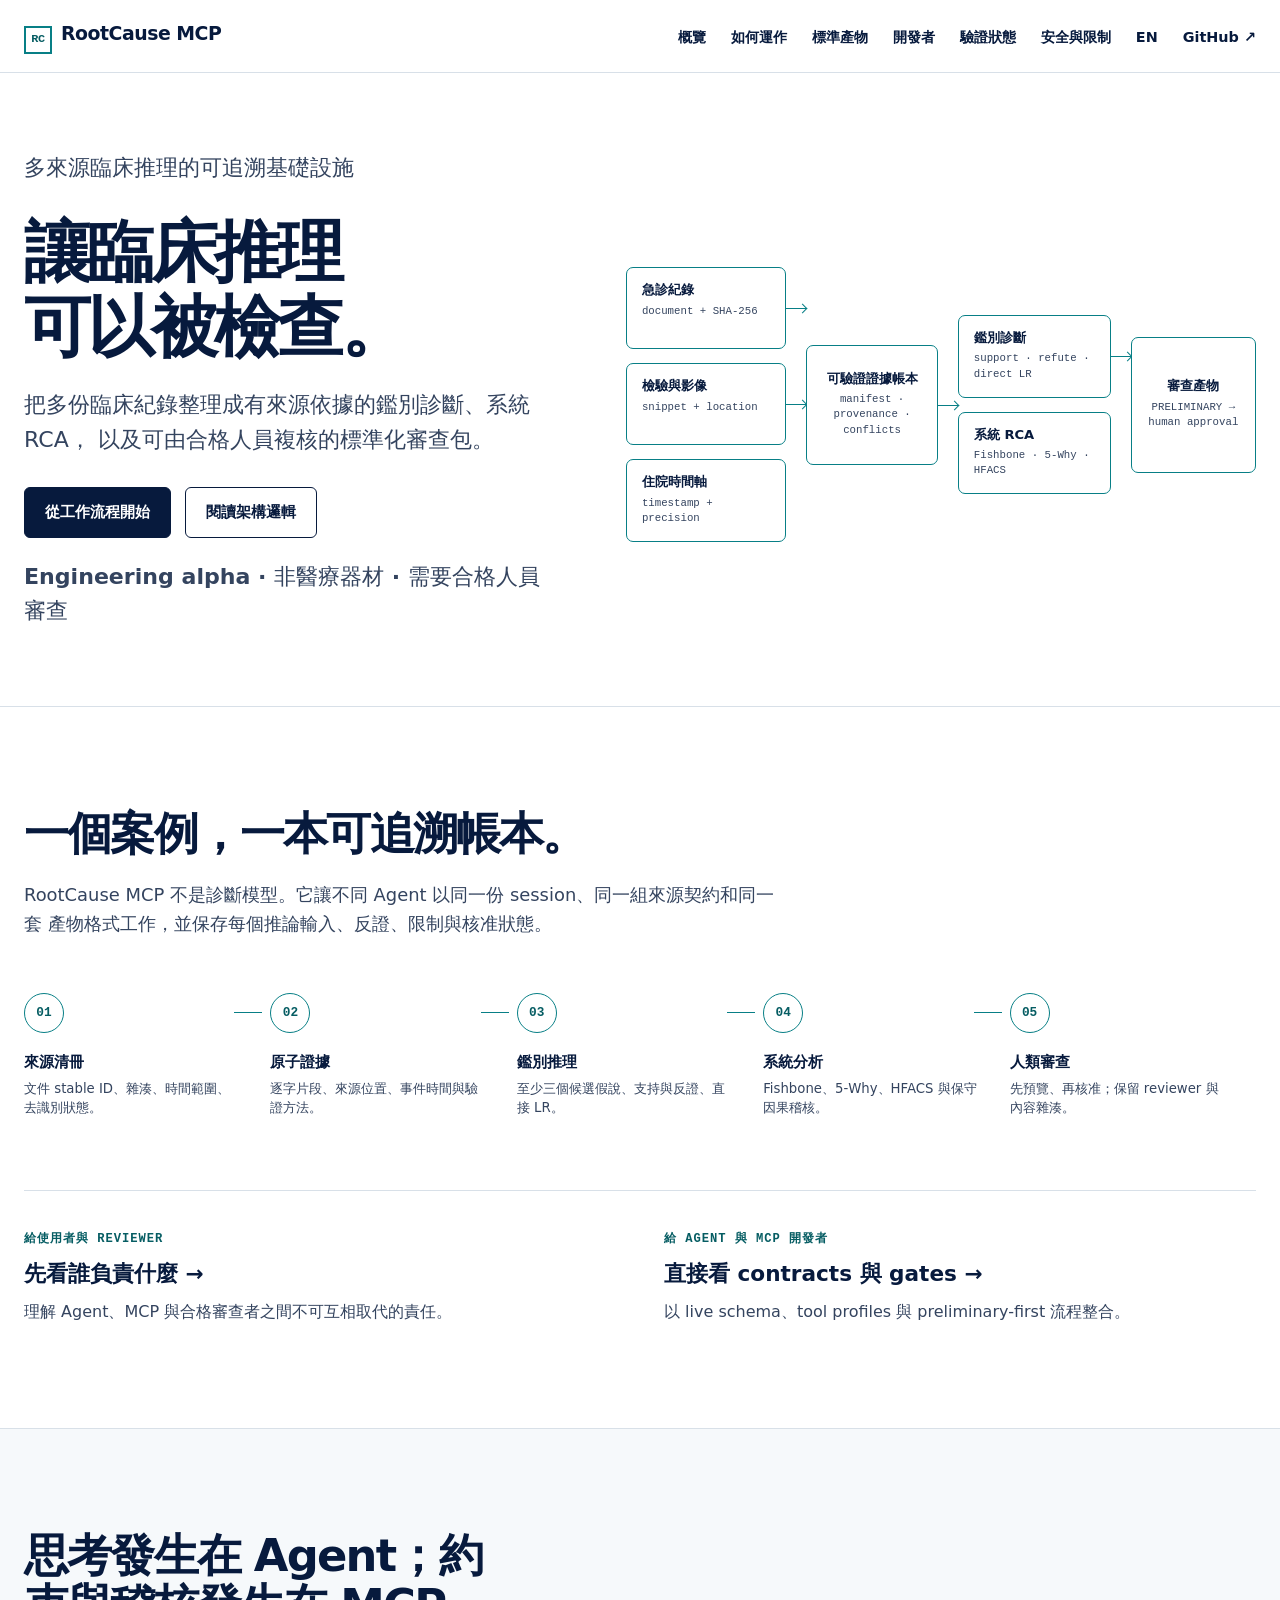
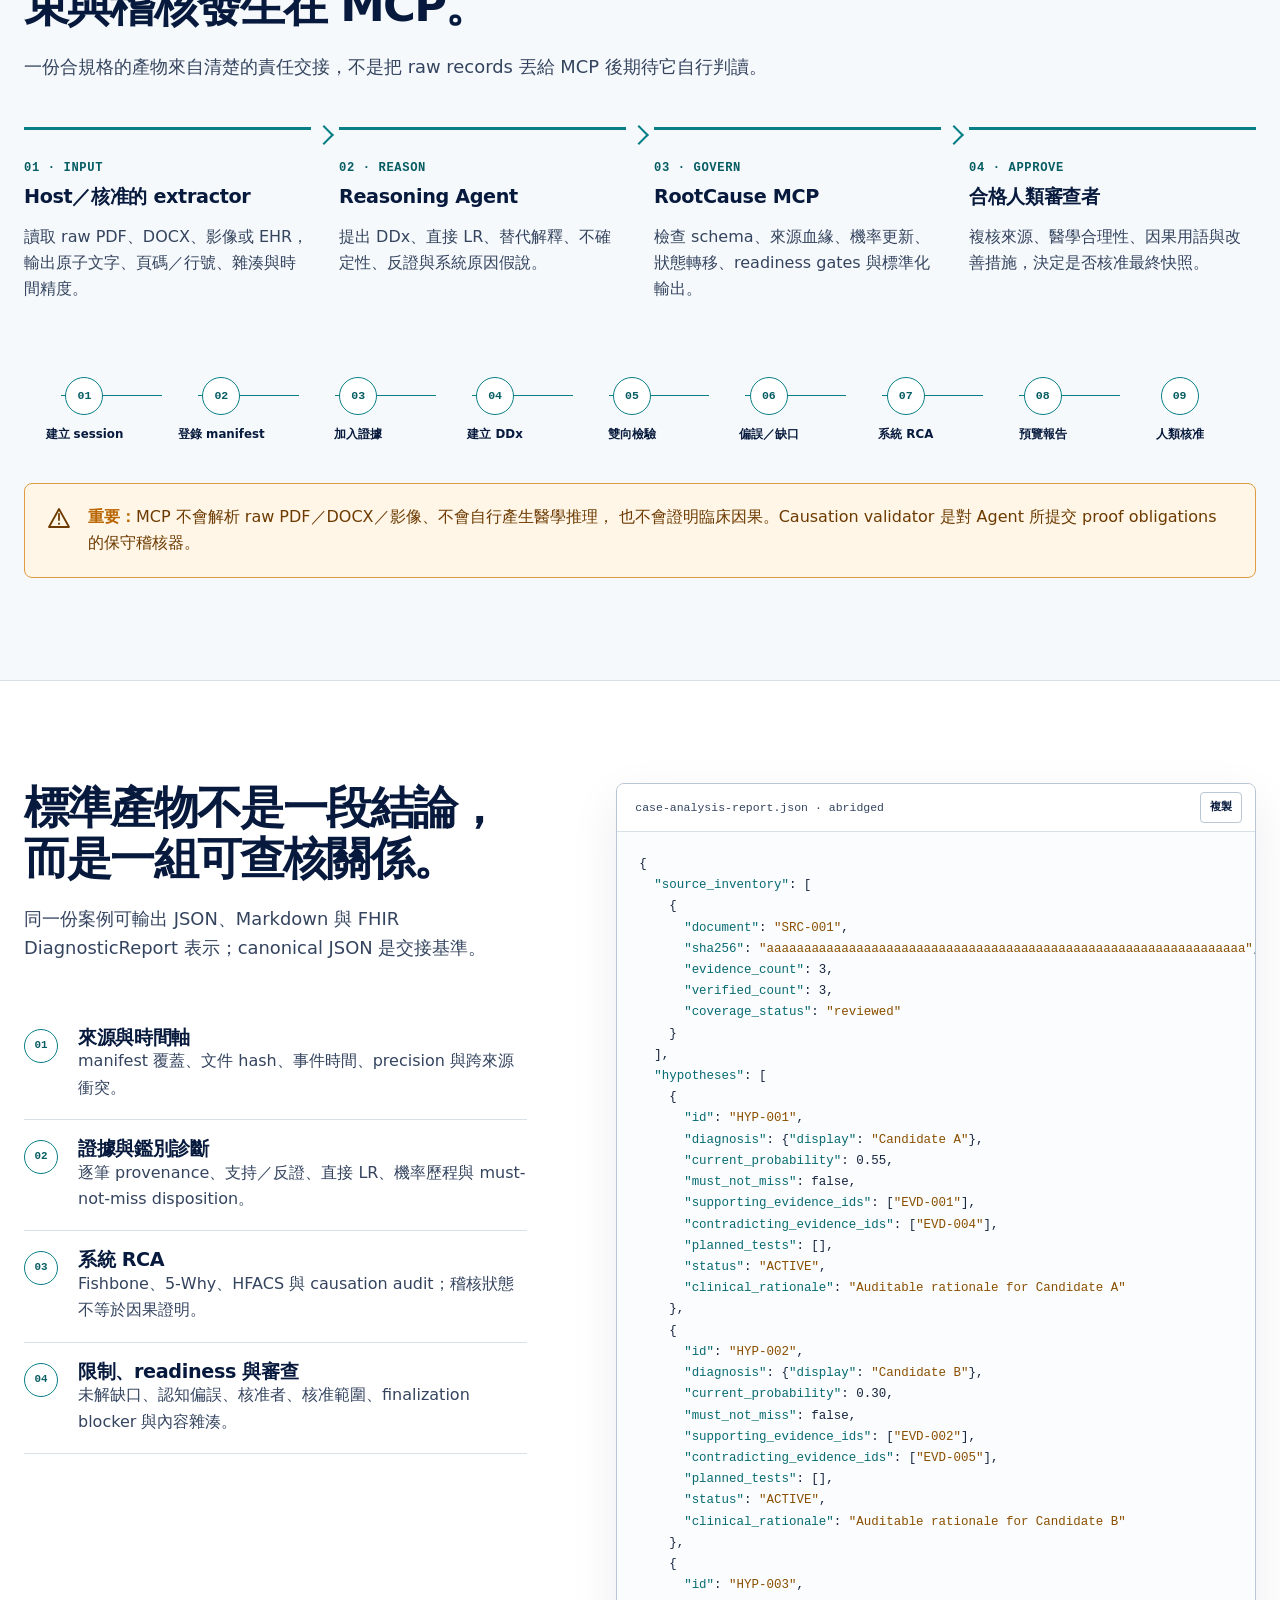
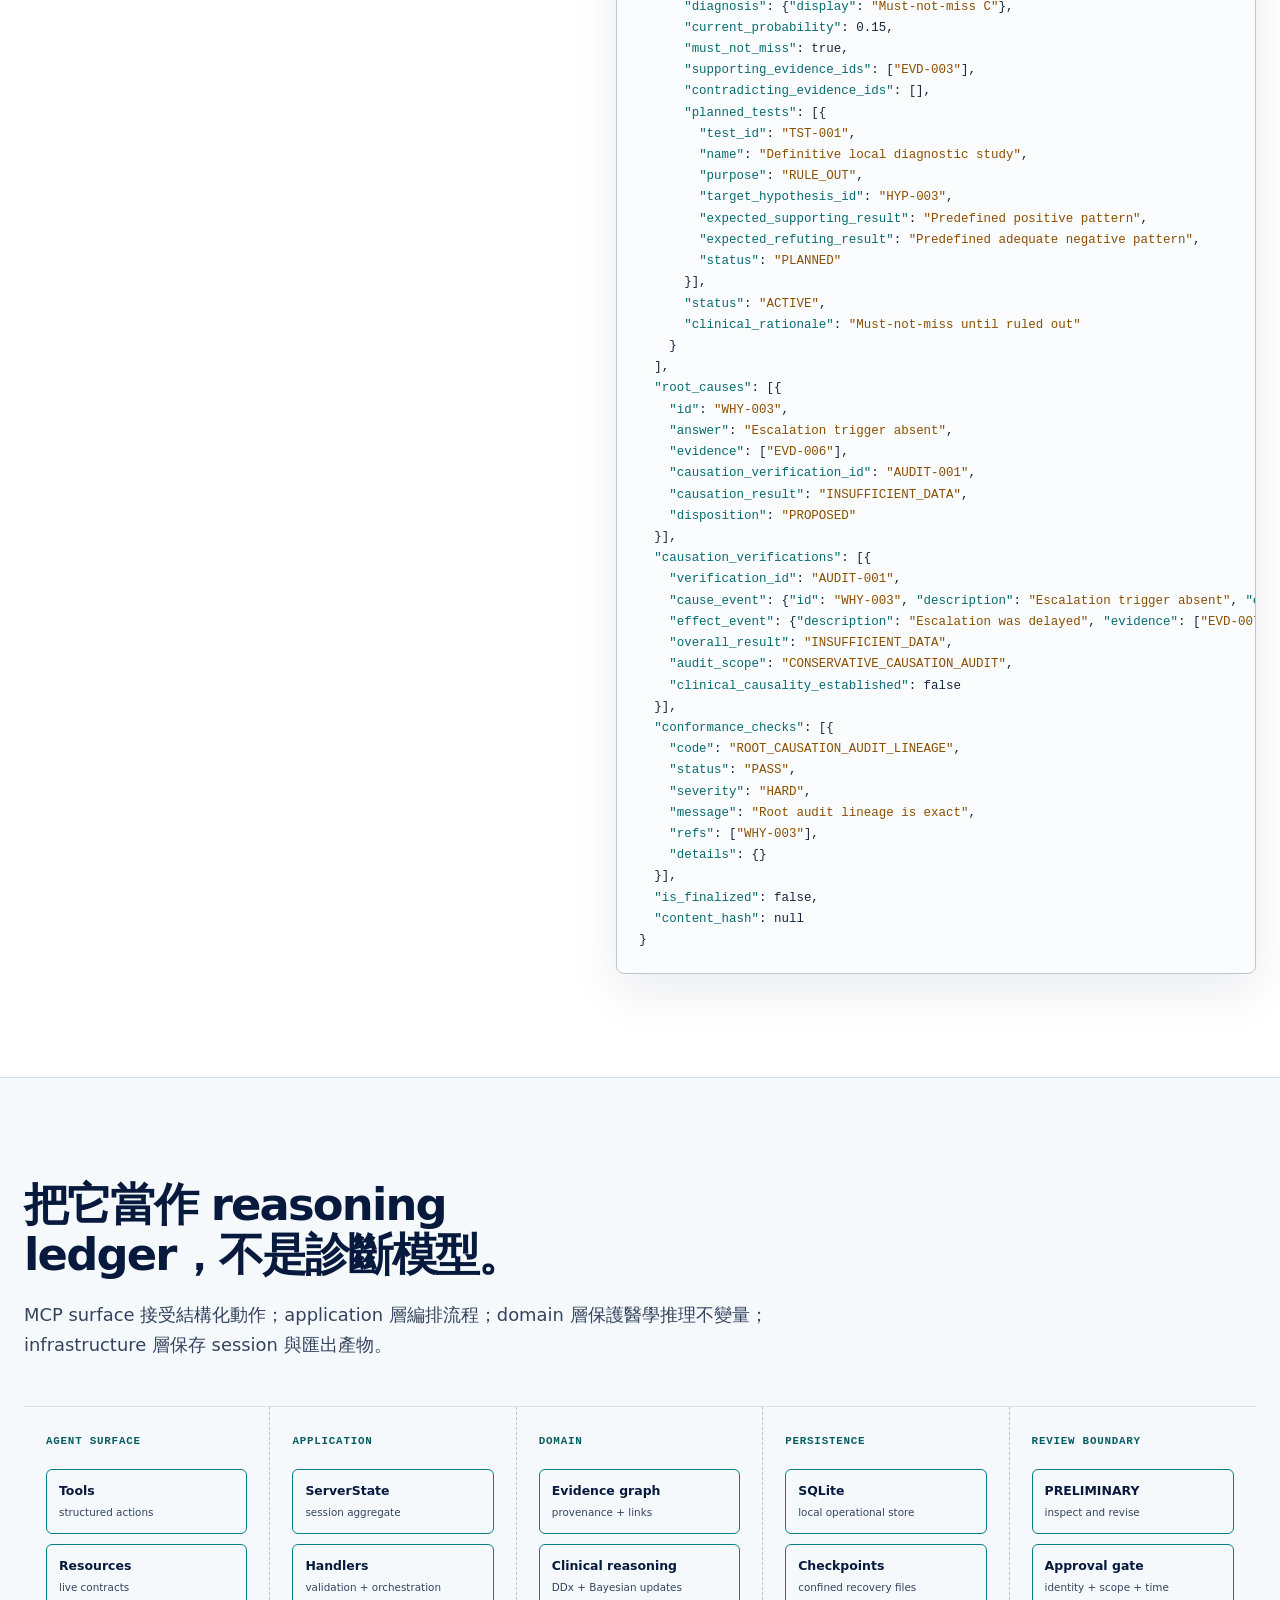
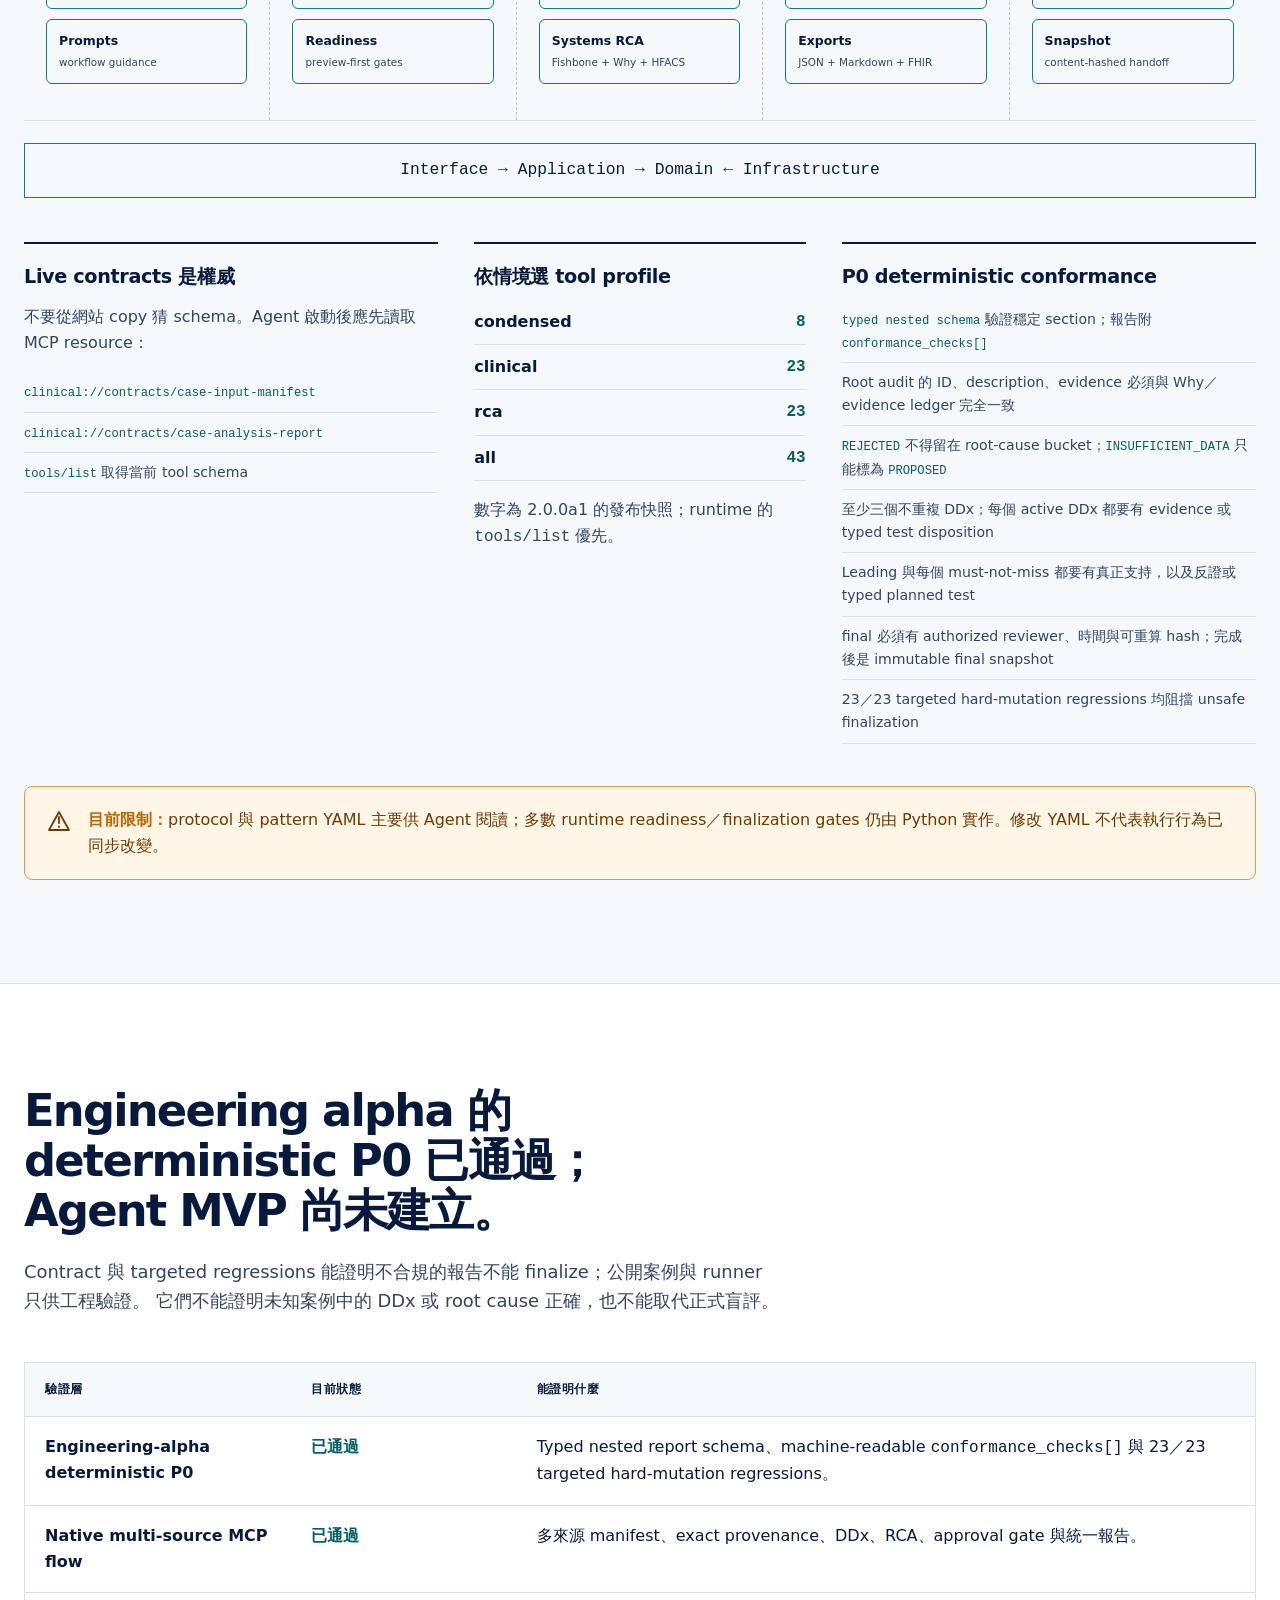
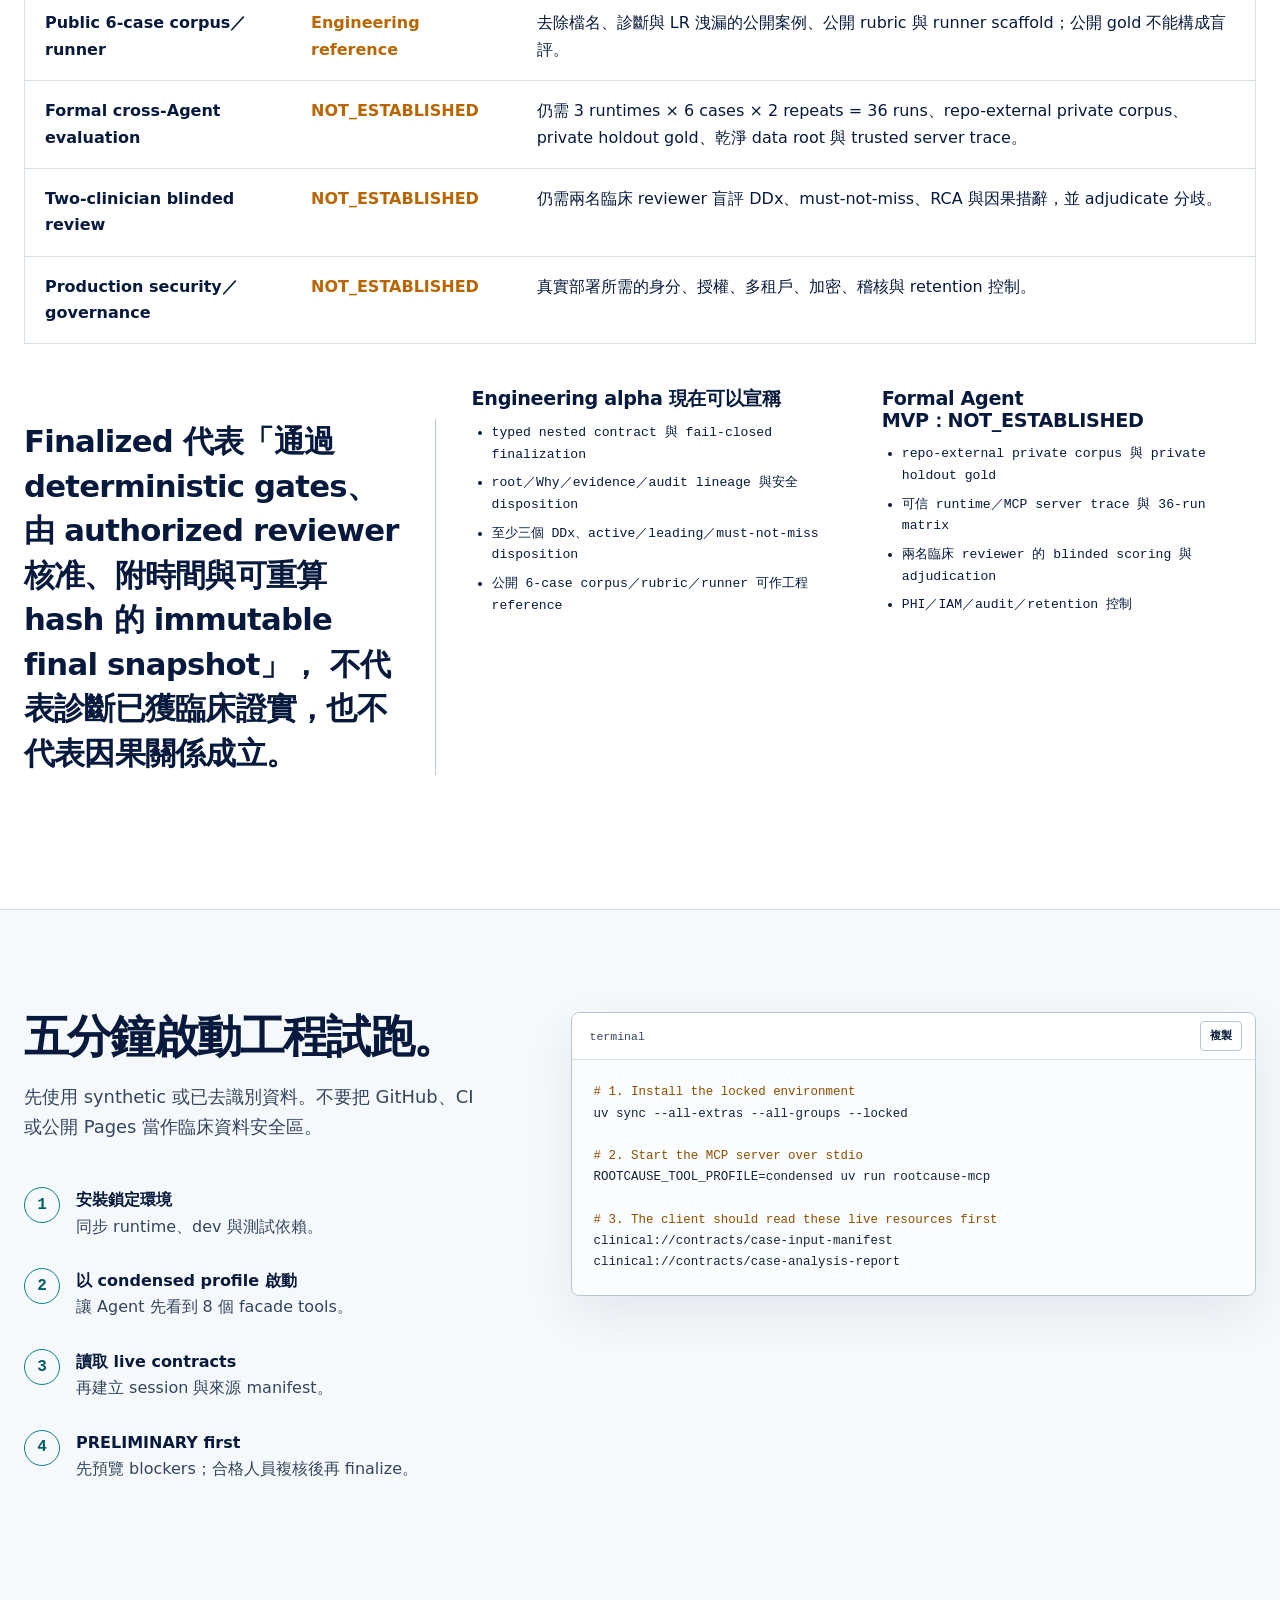
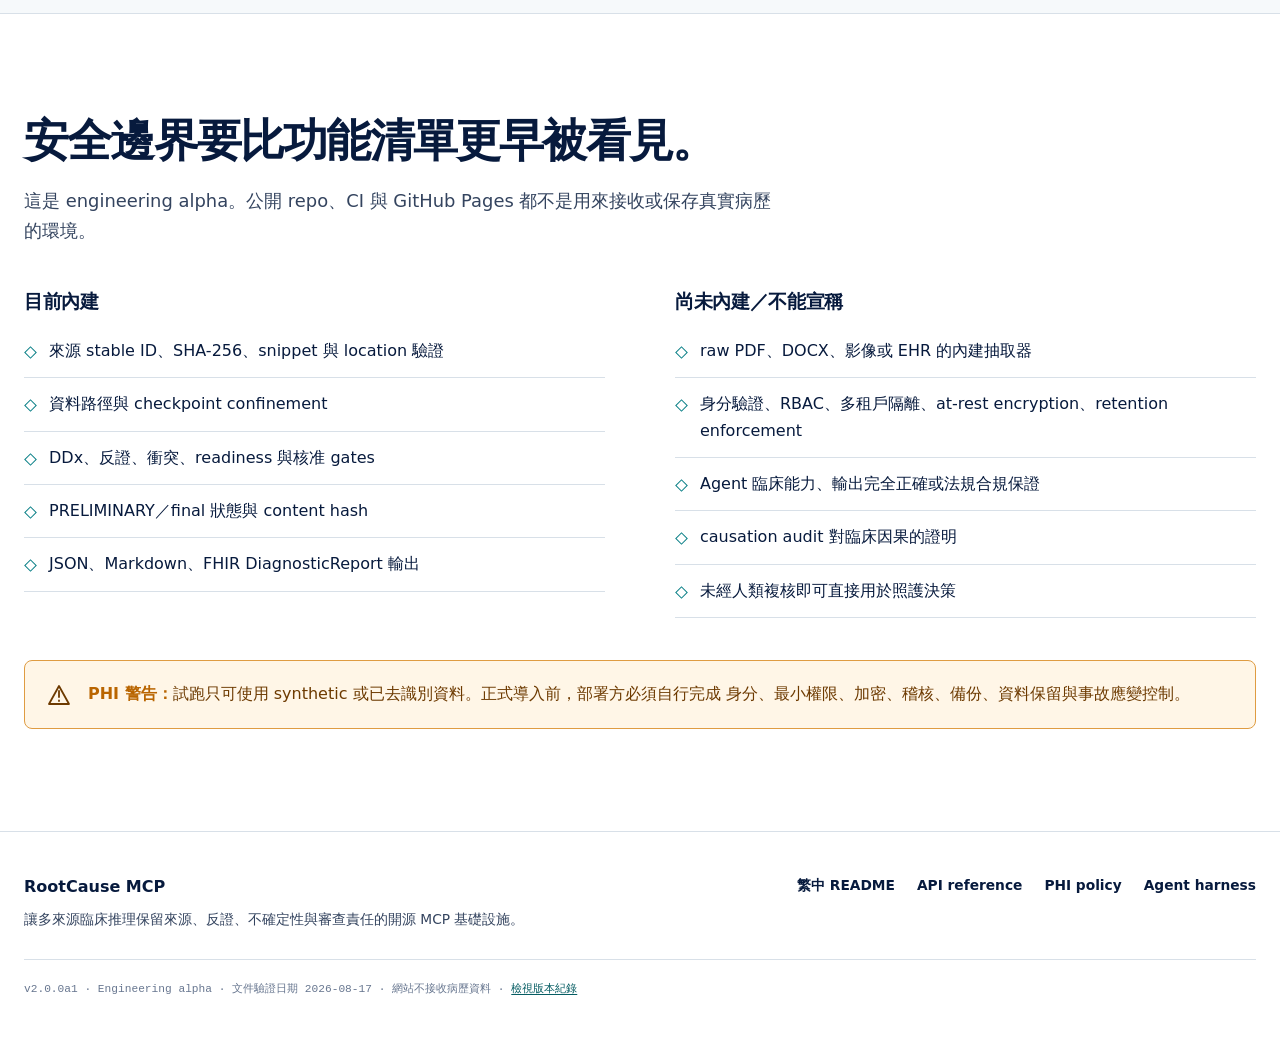
==== website/index.html @ 7954f7f1 "docs: publish bilingual engineering alpha website" ====
<!doctype html>
<html lang="zh-Hant">
  <head>
    <meta charset="utf-8">
    <meta name="viewport" content="width=device-width, initial-scale=1">
    <meta
      name="description"
      content="RootCause MCP 把多份臨床紀錄轉成可追溯、可檢查、可交接的鑑別診斷、系統 RCA 與標準化審查包。"
    >
    <meta name="robots" content="index, follow">
    <meta name="theme-color" content="#ffffff">
    <meta property="og:type" content="website">
    <meta property="og:locale" content="zh_TW">
    <meta property="og:locale:alternate" content="en_US">
    <meta property="og:title" content="RootCause MCP｜可檢查的臨床推理基礎設施">
    <meta
      property="og:description"
      content="多來源證據、鑑別診斷、系統 RCA、保守因果稽核與標準化人類審查產物。"
    >
    <meta property="og:url" content="https://u9401066.github.io/rootcause-mcp/">
    <link rel="canonical" href="https://u9401066.github.io/rootcause-mcp/">
    <link rel="alternate" hreflang="zh-Hant" href="https://u9401066.github.io/rootcause-mcp/">
    <link rel="alternate" hreflang="en" href="https://u9401066.github.io/rootcause-mcp/en/">
    <link rel="alternate" hreflang="x-default" href="https://u9401066.github.io/rootcause-mcp/">
    <link rel="icon" href="favicon.svg" type="image/svg+xml">
    <link rel="stylesheet" href="assets/styles.css">
    <script src="assets/site.js" defer></script>
    <title>RootCause MCP｜讓臨床推理可以被檢查</title>
    <script type="application/ld+json">
      {
        "@context": "https://schema.org",
        "@type": "SoftwareSourceCode",
        "name": "RootCause MCP",
        "description": "Evidence-grounded infrastructure for multi-source clinical reasoning and systems root-cause analysis.",
        "codeRepository": "https://github.com/u9401066/rootcause-mcp",
        "programmingLanguage": "Python",
        "softwareVersion": "2.0.0a1",
        "license": "https://github.com/u9401066/rootcause-mcp/blob/master/LICENSE"
      }
    </script>
  </head>
  <body>
    <a class="skip-link" href="#main-content">跳到主要內容</a>

    <header class="site-header">
      <div class="container header-inner">
        <a class="brand" href="./" aria-label="RootCause MCP 首頁">
          <span class="brand-mark" aria-hidden="true">RC</span>RootCause MCP
        </a>
        <button
          class="menu-button"
          type="button"
          aria-label="開啟導覽選單"
          aria-controls="site-navigation"
          aria-expanded="false"
          data-menu-open-label="開啟導覽選單"
          data-menu-close-label="關閉導覽選單"
          data-menu-button
        ><span></span></button>
        <nav id="site-navigation" class="site-nav" aria-label="主要導覽" data-navigation>
          <a href="#overview">概覽</a>
          <a href="#workflow">如何運作</a>
          <a href="#output">標準產物</a>
          <a href="#developers">開發者</a>
          <a href="#validation">驗證狀態</a>
          <a href="#safety">安全與限制</a>
          <a class="language-link" href="en/" lang="en" hreflang="en">EN</a>
          <a
            class="external"
            href="https://github.com/u9401066/rootcause-mcp"
            target="_blank"
            rel="noopener noreferrer"
          >GitHub <span aria-hidden="true">↗</span></a>
        </nav>
      </div>
    </header>

    <main id="main-content">
      <section class="hero" aria-labelledby="hero-title">
        <div class="container hero-grid">
          <div class="hero-copy">
            <p class="boundary-line">多來源臨床推理的可追溯基礎設施</p>
            <h1 id="hero-title">讓臨床推理<br>可以被檢查。</h1>
            <p>
              把多份臨床紀錄整理成有來源依據的鑑別診斷、系統 RCA，
              以及可由合格人員複核的標準化審查包。
            </p>
            <div class="actions">
              <a class="button primary" href="#workflow">從工作流程開始</a>
              <a class="button" href="#developers">閱讀架構邏輯</a>
            </div>
            <p class="boundary-line">Engineering alpha · 非醫療器材 · 需要合格人員審查</p>
          </div>

          <div class="hero-system" aria-label="從來源到審查產物的資料流">
            <div class="flow-column">
              <div class="flow-node">
                <strong>急診紀錄</strong><span>document + SHA-256</span>
              </div>
              <div class="flow-node">
                <strong>檢驗與影像</strong><span>snippet + location</span>
              </div>
              <div class="flow-node">
                <strong>住院時間軸</strong><span>timestamp + precision</span>
              </div>
            </div>
            <div class="flow-node flow-hub">
              <strong>可驗證證據帳本</strong>
              <span>manifest · provenance · conflicts</span>
            </div>
            <div class="branch-column">
              <div class="flow-node">
                <strong>鑑別診斷</strong><span>support · refute · direct LR</span>
              </div>
              <div class="flow-node">
                <strong>系統 RCA</strong><span>Fishbone · 5-Why · HFACS</span>
              </div>
            </div>
            <div class="flow-node review-node">
              <strong>審查產物</strong>
              <span>PRELIMINARY → human approval</span>
            </div>
          </div>
        </div>
      </section>

      <section id="overview" class="section" aria-labelledby="overview-title">
        <div class="container">
          <div class="section-intro">
            <h2 id="overview-title">一個案例，一本可追溯帳本。</h2>
            <p>
              RootCause MCP 不是診斷模型。它讓不同 Agent 以同一份 session、同一組來源契約和同一套
              產物格式工作，並保存每個推論輸入、反證、限制與核准狀態。
            </p>
          </div>

          <div class="stage-rail" aria-label="核心資料鏈">
            <article class="stage">
              <span class="stage-number">01</span>
              <strong>來源清冊</strong>
              <p>文件 stable ID、雜湊、時間範圍、去識別狀態。</p>
            </article>
            <article class="stage">
              <span class="stage-number">02</span>
              <strong>原子證據</strong>
              <p>逐字片段、來源位置、事件時間與驗證方法。</p>
            </article>
            <article class="stage">
              <span class="stage-number">03</span>
              <strong>鑑別推理</strong>
              <p>至少三個候選假說、支持與反證、直接 LR。</p>
            </article>
            <article class="stage">
              <span class="stage-number">04</span>
              <strong>系統分析</strong>
              <p>Fishbone、5-Why、HFACS 與保守因果稽核。</p>
            </article>
            <article class="stage">
              <span class="stage-number">05</span>
              <strong>人類審查</strong>
              <p>先預覽、再核准；保留 reviewer 與內容雜湊。</p>
            </article>
          </div>

          <div class="audience-links">
            <a class="audience-link" href="#workflow">
              <span>給使用者與 Reviewer</span>
              <strong>先看誰負責什麼 →</strong>
              <p>理解 Agent、MCP 與合格審查者之間不可互相取代的責任。</p>
            </a>
            <a class="audience-link" href="#developers">
              <span>給 Agent 與 MCP 開發者</span>
              <strong>直接看 contracts 與 gates →</strong>
              <p>以 live schema、tool profiles 與 preliminary-first 流程整合。</p>
            </a>
          </div>
        </div>
      </section>

      <section id="workflow" class="section wash" aria-labelledby="workflow-title">
        <div class="container">
          <div class="section-intro">
            <h2 id="workflow-title">思考發生在 Agent；約束與稽核發生在 MCP。</h2>
            <p>
              一份合規格的產物來自清楚的責任交接，不是把 raw records 丟給 MCP 後期待它自行判讀。
            </p>
          </div>

          <div class="responsibility-grid">
            <article class="responsibility">
              <span class="responsibility-index">01 · INPUT</span>
              <h3>Host／核准的 extractor</h3>
              <p>讀取 raw PDF、DOCX、影像或 EHR，輸出原子文字、頁碼／行號、雜湊與時間精度。</p>
            </article>
            <article class="responsibility">
              <span class="responsibility-index">02 · REASON</span>
              <h3>Reasoning Agent</h3>
              <p>提出 DDx、直接 LR、替代解釋、不確定性、反證與系統原因假說。</p>
            </article>
            <article class="responsibility">
              <span class="responsibility-index">03 · GOVERN</span>
              <h3>RootCause MCP</h3>
              <p>檢查 schema、來源血緣、機率更新、狀態轉移、readiness gates 與標準化輸出。</p>
            </article>
            <article class="responsibility">
              <span class="responsibility-index">04 · APPROVE</span>
              <h3>合格人類審查者</h3>
              <p>複核來源、醫學合理性、因果用語與改善措施，決定是否核准最終快照。</p>
            </article>
          </div>

          <div class="nine-stage" aria-label="九階段推理流程">
            <div><span>01</span><strong>建立 session</strong></div>
            <div><span>02</span><strong>登錄 manifest</strong></div>
            <div><span>03</span><strong>加入證據</strong></div>
            <div><span>04</span><strong>建立 DDx</strong></div>
            <div><span>05</span><strong>雙向檢驗</strong></div>
            <div><span>06</span><strong>偏誤／缺口</strong></div>
            <div><span>07</span><strong>系統 RCA</strong></div>
            <div><span>08</span><strong>預覽報告</strong></div>
            <div><span>09</span><strong>人類核准</strong></div>
          </div>

          <aside class="notice" aria-label="重要能力邊界">
            <svg viewBox="0 0 24 24" width="24" height="24" aria-hidden="true">
              <path d="M12 3 22 21H2Zm0 5v6m0 3.5v.5" fill="none" stroke="currentColor" stroke-width="1.8" stroke-linecap="round" stroke-linejoin="round"/>
            </svg>
            <p>
              <strong>重要：</strong>MCP 不會解析 raw PDF／DOCX／影像、不會自行產生醫學推理，
              也不會證明臨床因果。Causation validator 是對 Agent 所提交 proof obligations 的保守稽核器。
            </p>
          </aside>
        </div>
      </section>

      <section id="output" class="section" aria-labelledby="output-title">
        <div class="container output-grid">
          <div>
            <div class="section-intro">
              <h2 id="output-title">標準產物不是一段結論，而是一組可查核關係。</h2>
              <p>同一份案例可輸出 JSON、Markdown 與 FHIR DiagnosticReport 表示；canonical JSON 是交接基準。</p>
            </div>
            <div class="output-list">
              <article class="output-item">
                <h3>來源與時間軸</h3>
                <p>manifest 覆蓋、文件 hash、事件時間、precision 與跨來源衝突。</p>
              </article>
              <article class="output-item">
                <h3>證據與鑑別診斷</h3>
                <p>逐筆 provenance、支持／反證、直接 LR、機率歷程與 must-not-miss disposition。</p>
              </article>
              <article class="output-item">
                <h3>系統 RCA</h3>
                <p>Fishbone、5-Why、HFACS 與 causation audit；稽核狀態不等於因果證明。</p>
              </article>
              <article class="output-item">
                <h3>限制、readiness 與審查</h3>
                <p>未解缺口、認知偏誤、核准者、核准範圍、finalization blocker 與內容雜湊。</p>
              </article>
            </div>
          </div>

          <div class="code-window" aria-label="標準報告 JSON 範例">
            <div class="code-header">
              <span>case-analysis-report.json · abridged</span>
              <button
                class="copy-button"
                type="button"
                data-copy-target="report-example"
                data-copied-label="已複製"
                data-error-label="複製失敗"
              >複製</button>
            </div>
            <pre id="report-example"><code>{
  <span class="code-key">"source_inventory"</span>: [
    {
      <span class="code-key">"document"</span>: <span class="code-string">"SRC-001"</span>,
      <span class="code-key">"sha256"</span>: <span class="code-string">"aaaaaaaaaaaaaaaaaaaaaaaaaaaaaaaaaaaaaaaaaaaaaaaaaaaaaaaaaaaaaaaa"</span>,
      <span class="code-key">"evidence_count"</span>: 3,
      <span class="code-key">"verified_count"</span>: 3,
      <span class="code-key">"coverage_status"</span>: <span class="code-string">"reviewed"</span>
    }
  ],
  <span class="code-key">"hypotheses"</span>: [
    {
      <span class="code-key">"id"</span>: <span class="code-string">"HYP-001"</span>,
      <span class="code-key">"diagnosis"</span>: {<span class="code-key">"display"</span>: <span class="code-string">"Candidate A"</span>},
      <span class="code-key">"current_probability"</span>: 0.55,
      <span class="code-key">"must_not_miss"</span>: false,
      <span class="code-key">"supporting_evidence_ids"</span>: [<span class="code-string">"EVD-001"</span>],
      <span class="code-key">"contradicting_evidence_ids"</span>: [<span class="code-string">"EVD-004"</span>],
      <span class="code-key">"planned_tests"</span>: [],
      <span class="code-key">"status"</span>: <span class="code-string">"ACTIVE"</span>,
      <span class="code-key">"clinical_rationale"</span>: <span class="code-string">"Auditable rationale for Candidate A"</span>
    },
    {
      <span class="code-key">"id"</span>: <span class="code-string">"HYP-002"</span>,
      <span class="code-key">"diagnosis"</span>: {<span class="code-key">"display"</span>: <span class="code-string">"Candidate B"</span>},
      <span class="code-key">"current_probability"</span>: 0.30,
      <span class="code-key">"must_not_miss"</span>: false,
      <span class="code-key">"supporting_evidence_ids"</span>: [<span class="code-string">"EVD-002"</span>],
      <span class="code-key">"contradicting_evidence_ids"</span>: [<span class="code-string">"EVD-005"</span>],
      <span class="code-key">"planned_tests"</span>: [],
      <span class="code-key">"status"</span>: <span class="code-string">"ACTIVE"</span>,
      <span class="code-key">"clinical_rationale"</span>: <span class="code-string">"Auditable rationale for Candidate B"</span>
    },
    {
      <span class="code-key">"id"</span>: <span class="code-string">"HYP-003"</span>,
      <span class="code-key">"diagnosis"</span>: {<span class="code-key">"display"</span>: <span class="code-string">"Must-not-miss C"</span>},
      <span class="code-key">"current_probability"</span>: 0.15,
      <span class="code-key">"must_not_miss"</span>: true,
      <span class="code-key">"supporting_evidence_ids"</span>: [<span class="code-string">"EVD-003"</span>],
      <span class="code-key">"contradicting_evidence_ids"</span>: [],
      <span class="code-key">"planned_tests"</span>: [{
        <span class="code-key">"test_id"</span>: <span class="code-string">"TST-001"</span>,
        <span class="code-key">"name"</span>: <span class="code-string">"Definitive local diagnostic study"</span>,
        <span class="code-key">"purpose"</span>: <span class="code-string">"RULE_OUT"</span>,
        <span class="code-key">"target_hypothesis_id"</span>: <span class="code-string">"HYP-003"</span>,
        <span class="code-key">"expected_supporting_result"</span>: <span class="code-string">"Predefined positive pattern"</span>,
        <span class="code-key">"expected_refuting_result"</span>: <span class="code-string">"Predefined adequate negative pattern"</span>,
        <span class="code-key">"status"</span>: <span class="code-string">"PLANNED"</span>
      }],
      <span class="code-key">"status"</span>: <span class="code-string">"ACTIVE"</span>,
      <span class="code-key">"clinical_rationale"</span>: <span class="code-string">"Must-not-miss until ruled out"</span>
    }
  ],
  <span class="code-key">"root_causes"</span>: [{
    <span class="code-key">"id"</span>: <span class="code-string">"WHY-003"</span>,
    <span class="code-key">"answer"</span>: <span class="code-string">"Escalation trigger absent"</span>,
    <span class="code-key">"evidence"</span>: [<span class="code-string">"EVD-006"</span>],
    <span class="code-key">"causation_verification_id"</span>: <span class="code-string">"AUDIT-001"</span>,
    <span class="code-key">"causation_result"</span>: <span class="code-string">"INSUFFICIENT_DATA"</span>,
    <span class="code-key">"disposition"</span>: <span class="code-string">"PROPOSED"</span>
  }],
  <span class="code-key">"causation_verifications"</span>: [{
    <span class="code-key">"verification_id"</span>: <span class="code-string">"AUDIT-001"</span>,
    <span class="code-key">"cause_event"</span>: {<span class="code-key">"id"</span>: <span class="code-string">"WHY-003"</span>, <span class="code-key">"description"</span>: <span class="code-string">"Escalation trigger absent"</span>, <span class="code-key">"evidence"</span>: [<span class="code-string">"EVD-006"</span>]},
    <span class="code-key">"effect_event"</span>: {<span class="code-key">"description"</span>: <span class="code-string">"Escalation was delayed"</span>, <span class="code-key">"evidence"</span>: [<span class="code-string">"EVD-007"</span>]},
    <span class="code-key">"overall_result"</span>: <span class="code-string">"INSUFFICIENT_DATA"</span>,
    <span class="code-key">"audit_scope"</span>: <span class="code-string">"CONSERVATIVE_CAUSATION_AUDIT"</span>,
    <span class="code-key">"clinical_causality_established"</span>: false
  }],
  <span class="code-key">"conformance_checks"</span>: [{
    <span class="code-key">"code"</span>: <span class="code-string">"ROOT_CAUSATION_AUDIT_LINEAGE"</span>,
    <span class="code-key">"status"</span>: <span class="code-string">"PASS"</span>,
    <span class="code-key">"severity"</span>: <span class="code-string">"HARD"</span>,
    <span class="code-key">"message"</span>: <span class="code-string">"Root audit lineage is exact"</span>,
    <span class="code-key">"refs"</span>: [<span class="code-string">"WHY-003"</span>],
    <span class="code-key">"details"</span>: {}
  }],
  <span class="code-key">"is_finalized"</span>: false,
  <span class="code-key">"content_hash"</span>: null
}</code></pre>
          </div>
        </div>
      </section>

      <section id="developers" class="section wash" aria-labelledby="developers-title">
        <div class="container">
          <div class="section-intro">
            <h2 id="developers-title">把它當作 reasoning ledger，不是診斷模型。</h2>
            <p>
              MCP surface 接受結構化動作；application 層編排流程；domain 層保護醫學推理不變量；
              infrastructure 層保存 session 與匯出產物。
            </p>
          </div>

          <div class="architecture" aria-label="系統架構資料流">
            <div class="architecture-column">
              <span>Agent surface</span>
              <div class="architecture-node"><strong>Tools</strong><small>structured actions</small></div>
              <div class="architecture-node"><strong>Resources</strong><small>live contracts</small></div>
              <div class="architecture-node"><strong>Prompts</strong><small>workflow guidance</small></div>
            </div>
            <div class="architecture-column">
              <span>Application</span>
              <div class="architecture-node"><strong>ServerState</strong><small>session aggregate</small></div>
              <div class="architecture-node"><strong>Handlers</strong><small>validation + orchestration</small></div>
              <div class="architecture-node"><strong>Readiness</strong><small>preview-first gates</small></div>
            </div>
            <div class="architecture-column">
              <span>Domain</span>
              <div class="architecture-node"><strong>Evidence graph</strong><small>provenance + links</small></div>
              <div class="architecture-node"><strong>Clinical reasoning</strong><small>DDx + Bayesian updates</small></div>
              <div class="architecture-node"><strong>Systems RCA</strong><small>Fishbone + Why + HFACS</small></div>
            </div>
            <div class="architecture-column">
              <span>Persistence</span>
              <div class="architecture-node"><strong>SQLite</strong><small>local operational store</small></div>
              <div class="architecture-node"><strong>Checkpoints</strong><small>confined recovery files</small></div>
              <div class="architecture-node"><strong>Exports</strong><small>JSON + Markdown + FHIR</small></div>
            </div>
            <div class="architecture-column">
              <span>Review boundary</span>
              <div class="architecture-node"><strong>PRELIMINARY</strong><small>inspect and revise</small></div>
              <div class="architecture-node"><strong>Approval gate</strong><small>identity + scope + time</small></div>
              <div class="architecture-node"><strong>Snapshot</strong><small>content-hashed handoff</small></div>
            </div>
          </div>

          <p class="dependency-line">Interface → Application → Domain ← Infrastructure</p>

          <div class="technical-grid">
            <article class="technical-column">
              <h3>Live contracts 是權威</h3>
              <p>不要從網站 copy 猜 schema。Agent 啟動後應先讀取 MCP resource：</p>
              <ul class="technical-list">
                <li><code>clinical://contracts/case-input-manifest</code></li>
                <li><code>clinical://contracts/case-analysis-report</code></li>
                <li><code>tools/list</code> 取得當前 tool schema</li>
              </ul>
            </article>
            <article class="technical-column">
              <h3>依情境選 tool profile</h3>
              <div class="profile-row"><strong>condensed</strong><strong>8</strong></div>
              <div class="profile-row"><strong>clinical</strong><strong>23</strong></div>
              <div class="profile-row"><strong>rca</strong><strong>23</strong></div>
              <div class="profile-row"><strong>all</strong><strong>43</strong></div>
              <p>數字為 2.0.0a1 的發布快照；runtime 的 <code>tools/list</code> 優先。</p>
            </article>
            <article class="technical-column">
              <h3>P0 deterministic conformance</h3>
              <ul class="technical-list">
                <li><code>typed nested schema</code> 驗證穩定 section；報告附 <code>conformance_checks[]</code></li>
                <li>Root audit 的 ID、description、evidence 必須與 Why／evidence ledger 完全一致</li>
                <li><code>REJECTED</code> 不得留在 root-cause bucket；<code>INSUFFICIENT_DATA</code> 只能標為 <code>PROPOSED</code></li>
                <li>至少三個不重複 DDx；每個 active DDx 都要有 evidence 或 typed test disposition</li>
                <li>Leading 與每個 must-not-miss 都要有真正支持，以及反證或 typed planned test</li>
                <li>final 必須有 authorized reviewer、時間與可重算 hash；完成後是 immutable final snapshot</li>
                <li>23／23 targeted hard-mutation regressions 均阻擋 unsafe finalization</li>
              </ul>
            </article>
          </div>

          <aside class="notice notice-spaced" aria-label="設定檔限制">
            <svg viewBox="0 0 24 24" width="24" height="24" aria-hidden="true">
              <path d="M12 3 22 21H2Zm0 5v6m0 3.5v.5" fill="none" stroke="currentColor" stroke-width="1.8" stroke-linecap="round" stroke-linejoin="round"/>
            </svg>
            <p>
              <strong>目前限制：</strong>protocol 與 pattern YAML 主要供 Agent 閱讀；多數 runtime readiness／finalization
              gates 仍由 Python 實作。修改 YAML 不代表執行行為已同步改變。
            </p>
          </aside>
        </div>
      </section>

      <section id="validation" class="section" aria-labelledby="validation-title">
        <div class="container">
          <div class="section-intro">
            <h2 id="validation-title">Engineering alpha 的 deterministic P0 已通過；Agent MVP 尚未建立。</h2>
            <p>
              Contract 與 targeted regressions 能證明不合規的報告不能 finalize；公開案例與 runner 只供工程驗證。
              它們不能證明未知案例中的 DDx 或 root cause 正確，也不能取代正式盲評。
            </p>
          </div>

          <div class="validation-table-wrap">
            <table class="validation-table">
              <caption>RootCause MCP 2.0.0a1 驗證成熟度</caption>
              <thead>
                <tr><th scope="col">驗證層</th><th scope="col">目前狀態</th><th scope="col">能證明什麼</th></tr>
              </thead>
              <tbody>
                <tr>
                  <td>Engineering-alpha deterministic P0</td>
                  <td class="status-passed">已通過</td>
                  <td>Typed nested report schema、machine-readable <code>conformance_checks[]</code> 與 23／23 targeted hard-mutation regressions。</td>
                </tr>
                <tr>
                  <td>Native multi-source MCP flow</td>
                  <td class="status-passed">已通過</td>
                  <td>多來源 manifest、exact provenance、DDx、RCA、approval gate 與統一報告。</td>
                </tr>
                <tr>
                  <td>Public 6-case corpus／runner</td>
                  <td class="status-pending">Engineering reference</td>
                  <td>去除檔名、診斷與 LR 洩漏的公開案例、公開 rubric 與 runner scaffold；公開 gold 不能構成盲評。</td>
                </tr>
                <tr>
                  <td>Formal cross-Agent evaluation</td>
                  <td class="status-pending">NOT_ESTABLISHED</td>
                  <td>仍需 3 runtimes × 6 cases × 2 repeats = 36 runs、repo-external private corpus、private holdout gold、乾淨 data root 與 trusted server trace。</td>
                </tr>
                <tr>
                  <td>Two-clinician blinded review</td>
                  <td class="status-pending">NOT_ESTABLISHED</td>
                  <td>仍需兩名臨床 reviewer 盲評 DDx、must-not-miss、RCA 與因果措辭，並 adjudicate 分歧。</td>
                </tr>
                <tr>
                  <td>Production security／governance</td>
                  <td class="status-pending">NOT_ESTABLISHED</td>
                  <td>真實部署所需的身分、授權、多租戶、加密、稽核與 retention 控制。</td>
                </tr>
              </tbody>
            </table>
          </div>

          <div class="validation-columns">
            <p class="validation-statement">
              Finalized 代表「通過 deterministic gates、由 authorized reviewer 核准、附時間與可重算 hash 的 immutable final snapshot」，
              不代表診斷已獲臨床證實，也不代表因果關係成立。
            </p>
            <div>
              <h3>Engineering alpha 現在可以宣稱</h3>
              <ul class="validation-list">
                <li>typed nested contract 與 fail-closed finalization</li>
                <li>root／Why／evidence／audit lineage 與安全 disposition</li>
                <li>至少三個 DDx、active／leading／must-not-miss disposition</li>
                <li>公開 6-case corpus／rubric／runner 可作工程 reference</li>
              </ul>
            </div>
            <div>
              <h3>Formal Agent MVP：NOT_ESTABLISHED</h3>
              <ul class="validation-list">
                <li>repo-external private corpus 與 private holdout gold</li>
                <li>可信 runtime／MCP server trace 與 36-run matrix</li>
                <li>兩名臨床 reviewer 的 blinded scoring 與 adjudication</li>
                <li>PHI／IAM／audit／retention 控制</li>
              </ul>
            </div>
          </div>
        </div>
      </section>

      <section id="quickstart" class="section wash" aria-labelledby="quickstart-title">
        <div class="container quickstart-grid">
          <div>
            <div class="section-intro">
              <h2 id="quickstart-title">五分鐘啟動工程試跑。</h2>
              <p>先使用 synthetic 或已去識別資料。不要把 GitHub、CI 或公開 Pages 當作臨床資料安全區。</p>
            </div>
            <ol class="quickstart-steps">
              <li><strong>安裝鎖定環境</strong><span>同步 runtime、dev 與測試依賴。</span></li>
              <li><strong>以 condensed profile 啟動</strong><span>讓 Agent 先看到 8 個 facade tools。</span></li>
              <li><strong>讀取 live contracts</strong><span>再建立 session 與來源 manifest。</span></li>
              <li><strong>PRELIMINARY first</strong><span>先預覽 blockers；合格人員複核後再 finalize。</span></li>
            </ol>
          </div>
          <div class="code-window" aria-label="安裝與啟動命令">
            <div class="code-header">
              <span>terminal</span>
              <button
                class="copy-button"
                type="button"
                data-copy-target="quickstart-code"
                data-copied-label="已複製"
                data-error-label="複製失敗"
              >複製</button>
            </div>
            <pre id="quickstart-code"><code><span class="code-string"># 1. Install the locked environment</span>
uv sync --all-extras --all-groups --locked

<span class="code-string"># 2. Start the MCP server over stdio</span>
ROOTCAUSE_TOOL_PROFILE=condensed uv run rootcause-mcp

<span class="code-string"># 3. The client should read these live resources first</span>
clinical://contracts/case-input-manifest
clinical://contracts/case-analysis-report</code></pre>
          </div>
        </div>
      </section>

      <section id="safety" class="section" aria-labelledby="safety-title">
        <div class="container">
          <div class="section-intro">
            <h2 id="safety-title">安全邊界要比功能清單更早被看見。</h2>
            <p>這是 engineering alpha。公開 repo、CI 與 GitHub Pages 都不是用來接收或保存真實病歷的環境。</p>
          </div>
          <div class="safety-grid">
            <article>
              <h3>目前內建</h3>
              <ul class="plain-list">
                <li>來源 stable ID、SHA-256、snippet 與 location 驗證</li>
                <li>資料路徑與 checkpoint confinement</li>
                <li>DDx、反證、衝突、readiness 與核准 gates</li>
                <li>PRELIMINARY／final 狀態與 content hash</li>
                <li>JSON、Markdown、FHIR DiagnosticReport 輸出</li>
              </ul>
            </article>
            <article>
              <h3>尚未內建／不能宣稱</h3>
              <ul class="plain-list">
                <li>raw PDF、DOCX、影像或 EHR 的內建抽取器</li>
                <li>身分驗證、RBAC、多租戶隔離、at-rest encryption、retention enforcement</li>
                <li>Agent 臨床能力、輸出完全正確或法規合規保證</li>
                <li>causation audit 對臨床因果的證明</li>
                <li>未經人類複核即可直接用於照護決策</li>
              </ul>
            </article>
          </div>
          <aside class="notice notice-spaced" aria-label="PHI 警告">
            <svg viewBox="0 0 24 24" width="24" height="24" aria-hidden="true">
              <path d="M12 3 22 21H2Zm0 5v6m0 3.5v.5" fill="none" stroke="currentColor" stroke-width="1.8" stroke-linecap="round" stroke-linejoin="round"/>
            </svg>
            <p>
              <strong>PHI 警告：</strong>試跑只可使用 synthetic 或已去識別資料。正式導入前，部署方必須自行完成
              身分、最小權限、加密、稽核、備份、資料保留與事故應變控制。
            </p>
          </aside>
        </div>
      </section>
    </main>

    <footer class="site-footer">
      <div class="container">
        <div class="footer-grid">
          <div>
            <p class="footer-brand">RootCause MCP</p>
            <p class="footer-note">
              讓多來源臨床推理保留來源、反證、不確定性與審查責任的開源 MCP 基礎設施。
            </p>
          </div>
          <nav class="footer-links" aria-label="延伸文件">
            <a href="https://github.com/u9401066/rootcause-mcp/blob/master/README.zh-TW.md">繁中 README</a>
            <a href="https://github.com/u9401066/rootcause-mcp/blob/master/docs/api.md">API reference</a>
            <a href="https://github.com/u9401066/rootcause-mcp/blob/master/docs/PHI_DATA_POLICY.md">PHI policy</a>
            <a href="https://github.com/u9401066/rootcause-mcp/tree/master/.codex/skills/rootcause-clinical-reasoning-harness">Agent harness</a>
          </nav>
        </div>
        <p class="meta-line">
          v2.0.0a1 · Engineering alpha · 文件驗證日期 2026-08-17 ·
          網站不接收病歷資料 ·
          <a href="https://github.com/u9401066/rootcause-mcp/commits/master">檢視版本紀錄</a>
        </p>
      </div>
    </footer>
  </body>
</html>
---- website/assets/styles.css ----
:root {
  --ink: #071a3d;
  --ink-soft: #34445f;
  --teal: #087f86;
  --teal-dark: #065d63;
  --teal-pale: #e8f5f5;
  --amber: #b96500;
  --amber-pale: #fff6e7;
  --rule: #d8e0e8;
  --rule-strong: #b9c6d3;
  --wash: #f6f9fb;
  --white: #ffffff;
  --shadow: 0 18px 50px rgb(7 26 61 / 8%);
  --font-sans: Inter, ui-sans-serif, system-ui, -apple-system, BlinkMacSystemFont,
    "Segoe UI", sans-serif;
  --font-mono: "SFMono-Regular", Consolas, "Liberation Mono", monospace;
  --container: 1240px;
  --header-height: 72px;
}

* {
  box-sizing: border-box;
}

html {
  scroll-behavior: smooth;
  scroll-padding-top: calc(var(--header-height) + 24px);
}

body {
  margin: 0;
  background: var(--white);
  color: var(--ink);
  font-family: var(--font-sans);
  font-size: 16px;
  line-height: 1.65;
  text-rendering: optimizeLegibility;
  -webkit-font-smoothing: antialiased;
}

body.menu-open {
  overflow: hidden;
}

a {
  color: var(--teal-dark);
  text-underline-offset: 0.2em;
  text-decoration-thickness: 1px;
}

a:hover {
  color: var(--ink);
}

:focus-visible {
  outline: 3px solid #ffbf47;
  outline-offset: 3px;
}

img,
svg {
  display: block;
  max-width: 100%;
}

button,
input,
textarea,
select {
  font: inherit;
}

.skip-link {
  position: fixed;
  top: 10px;
  left: 10px;
  z-index: 200;
  padding: 10px 14px;
  transform: translateY(-160%);
  background: var(--ink);
  color: var(--white);
  border-radius: 6px;
}

.skip-link:focus {
  transform: translateY(0);
}

.container {
  width: min(calc(100% - 48px), var(--container));
  margin-inline: auto;
}

.site-header {
  position: sticky;
  top: 0;
  z-index: 100;
  min-height: var(--header-height);
  background: rgb(255 255 255 / 96%);
  border-bottom: 1px solid var(--rule);
  backdrop-filter: blur(12px);
}

.header-inner {
  display: flex;
  min-height: var(--header-height);
  align-items: center;
  justify-content: space-between;
  gap: 28px;
}

.brand {
  flex: 0 0 auto;
  color: var(--ink);
  font-size: 1.18rem;
  font-weight: 780;
  letter-spacing: -0.025em;
  text-decoration: none;
}

.brand-mark {
  display: inline-grid;
  width: 28px;
  height: 28px;
  margin-right: 9px;
  place-items: center;
  border: 2px solid var(--teal);
  color: var(--teal-dark);
  font-family: var(--font-mono);
  font-size: 0.74rem;
  line-height: 1;
  vertical-align: -2px;
}

.site-nav {
  display: flex;
  align-items: center;
  gap: 25px;
}

.site-nav a {
  position: relative;
  padding-block: 23px 20px;
  color: var(--ink);
  font-size: 0.9rem;
  font-weight: 650;
  text-decoration: none;
  white-space: nowrap;
}

.site-nav a::after {
  position: absolute;
  right: 0;
  bottom: 15px;
  left: 0;
  height: 2px;
  content: "";
  background: var(--teal);
  transform: scaleX(0);
  transform-origin: left;
  transition: transform 160ms ease;
}

.site-nav a:hover::after,
.site-nav a:focus-visible::after {
  transform: scaleX(1);
}

.site-nav .external::after,
.site-nav .language-link::after {
  display: none;
}

.external-icon {
  width: 13px;
  height: 13px;
  margin-left: 3px;
  display: inline-block;
  vertical-align: -1px;
}

.menu-button {
  display: none;
  width: 44px;
  height: 44px;
  padding: 10px;
  border: 1px solid var(--rule-strong);
  background: var(--white);
  color: var(--ink);
  border-radius: 6px;
  cursor: pointer;
}

.menu-button span,
.menu-button::before,
.menu-button::after {
  display: block;
  width: 100%;
  height: 2px;
  content: "";
  background: currentColor;
}

.menu-button span {
  margin-block: 5px;
}

.hero {
  padding: 78px 0 48px;
}

.hero-grid {
  display: grid;
  grid-template-columns: minmax(0, 1fr) minmax(560px, 1.2fr);
  gap: clamp(44px, 6vw, 88px);
  align-items: center;
}

h1,
h2,
h3 {
  margin-top: 0;
  color: var(--ink);
  line-height: 1.12;
  text-wrap: balance;
}

h1 {
  max-width: 680px;
  margin-bottom: 24px;
  font-size: clamp(3rem, 5.2vw, 4.8rem);
  font-weight: 790;
  letter-spacing: -0.055em;
}

.hero-title-en {
  font-size: clamp(3rem, 3.8vw, 3.35rem);
}

@media (min-width: 1200px) {
  .hero-title-line {
    display: block;
    white-space: nowrap;
  }
}

h2 {
  margin-bottom: 20px;
  font-size: clamp(2rem, 3.5vw, 3.25rem);
  font-weight: 760;
  letter-spacing: -0.04em;
}

h3 {
  margin-bottom: 12px;
  font-size: 1.2rem;
  font-weight: 720;
  letter-spacing: -0.018em;
}

.hero-copy > p {
  max-width: 640px;
  margin: 0 0 30px;
  color: var(--ink-soft);
  font-size: clamp(1.12rem, 1.8vw, 1.38rem);
  line-height: 1.55;
}

.actions {
  display: flex;
  flex-wrap: wrap;
  gap: 14px;
  margin-bottom: 22px;
}

.button {
  display: inline-flex;
  min-height: 48px;
  align-items: center;
  justify-content: center;
  padding: 12px 20px;
  border: 1px solid var(--ink);
  color: var(--ink);
  border-radius: 6px;
  font-size: 0.94rem;
  font-weight: 720;
  text-decoration: none;
  transition:
    background 150ms ease,
    color 150ms ease,
    transform 150ms ease;
}

.button:hover {
  transform: translateY(-1px);
  background: var(--wash);
  color: var(--ink);
}

.button.primary {
  background: var(--ink);
  color: var(--white);
}

.button.primary:hover {
  background: #102b5e;
  color: var(--white);
}

.boundary-line {
  margin: 0;
  color: #607089;
  font-size: 0.86rem;
  font-weight: 580;
}

.hero-system {
  display: grid;
  grid-template-columns: 1.05fr 0.86fr 1fr 0.82fr;
  gap: 20px;
  align-items: center;
  min-height: 400px;
}

.flow-column,
.branch-column {
  display: grid;
  gap: 14px;
}

.flow-node {
  position: relative;
  min-height: 82px;
  padding: 14px 15px;
  border: 1px solid var(--teal);
  background: var(--white);
  border-radius: 7px;
}

.flow-node strong,
.flow-node span {
  display: block;
}

.flow-node strong {
  margin-bottom: 5px;
  font-size: 0.82rem;
  line-height: 1.25;
}

.flow-node span {
  color: var(--ink-soft);
  font-family: var(--font-mono);
  font-size: 0.67rem;
  line-height: 1.45;
}

.flow-node::after {
  position: absolute;
  top: 50%;
  right: -21px;
  width: 20px;
  height: 1px;
  content: "";
  background: var(--teal);
}

.flow-node::before {
  position: absolute;
  top: calc(50% - 3px);
  right: -21px;
  width: 6px;
  height: 6px;
  content: "";
  border-top: 1px solid var(--teal);
  border-right: 1px solid var(--teal);
  transform: rotate(45deg);
}

.flow-node:last-child::after,
.flow-node:last-child::before {
  display: none;
}

.flow-hub {
  min-height: 120px;
  display: grid;
  place-content: center;
  text-align: center;
}

.flow-hub::after,
.flow-hub::before {
  display: block;
}

.branch-column .flow-node {
  min-height: 68px;
}

.review-node {
  min-height: 136px;
  display: grid;
  place-content: center;
  text-align: center;
}

.section {
  padding: clamp(68px, 8vw, 105px) 0;
  border-top: 1px solid var(--rule);
}

.section.wash {
  background: var(--wash);
}

.section-intro {
  max-width: 760px;
  margin-bottom: 46px;
}

.section-intro p {
  margin: 0;
  color: var(--ink-soft);
  font-size: 1.12rem;
}

.stage-rail {
  display: grid;
  grid-template-columns: repeat(5, minmax(150px, 1fr));
  gap: 0;
  overflow-x: auto;
  scrollbar-width: thin;
}

.stage {
  position: relative;
  min-width: 150px;
  padding: 8px 28px 12px 0;
}

.stage:not(:last-child)::after {
  position: absolute;
  top: 27px;
  right: 8px;
  width: 28px;
  height: 1px;
  content: "";
  background: var(--teal);
}

.stage-number {
  display: grid;
  width: 40px;
  height: 40px;
  margin-bottom: 17px;
  place-items: center;
  border: 1px solid var(--teal);
  color: var(--teal-dark);
  border-radius: 50%;
  font-family: var(--font-mono);
  font-size: 0.8rem;
  font-weight: 700;
}

.stage strong {
  display: block;
  margin-bottom: 4px;
  font-size: 0.94rem;
}

.stage p {
  margin: 0;
  color: var(--ink-soft);
  font-size: 0.83rem;
  line-height: 1.5;
}

.audience-links {
  display: grid;
  grid-template-columns: 1fr 1fr;
  gap: 48px;
  margin-top: 60px;
  padding-top: 38px;
  border-top: 1px solid var(--rule);
}

.audience-link {
  color: var(--ink);
  text-decoration: none;
}

.audience-link span {
  display: block;
  color: var(--teal-dark);
  font-family: var(--font-mono);
  font-size: 0.76rem;
  font-weight: 700;
  letter-spacing: 0.08em;
  text-transform: uppercase;
}

.audience-link strong {
  display: block;
  margin: 7px 0;
  font-size: 1.35rem;
}

.audience-link p {
  margin: 0;
  color: var(--ink-soft);
}

.responsibility-grid {
  display: grid;
  grid-template-columns: repeat(4, 1fr);
  gap: 28px;
}

.responsibility {
  position: relative;
  padding-top: 28px;
  border-top: 3px solid var(--teal);
}

.responsibility:not(:last-child)::after {
  position: absolute;
  top: -2px;
  right: -20px;
  width: 12px;
  height: 12px;
  content: "";
  border-top: 2px solid var(--teal);
  border-right: 2px solid var(--teal);
  transform: rotate(45deg);
}

.responsibility-index {
  display: block;
  margin-bottom: 8px;
  color: var(--teal-dark);
  font-family: var(--font-mono);
  font-size: 0.76rem;
  font-weight: 700;
  letter-spacing: 0.05em;
}

.responsibility p,
.output-list p,
.technical-column p {
  color: var(--ink-soft);
}

.nine-stage {
  display: grid;
  grid-template-columns: repeat(9, minmax(105px, 1fr));
  gap: 0;
  margin: 58px 0 40px;
  overflow-x: auto;
}

.nine-stage div {
  position: relative;
  min-width: 105px;
  padding-right: 16px;
  text-align: center;
}

.nine-stage div:not(:last-child)::after {
  position: absolute;
  top: 18px;
  right: -1px;
  left: 37px;
  height: 1px;
  content: "";
  background: var(--teal);
}

.nine-stage span {
  position: relative;
  z-index: 1;
  display: grid;
  width: 38px;
  height: 38px;
  margin: 0 auto 12px;
  place-items: center;
  border: 1px solid var(--teal);
  background: var(--white);
  color: var(--teal-dark);
  border-radius: 50%;
  font-family: var(--font-mono);
  font-size: 0.72rem;
  font-weight: 700;
}

.nine-stage strong {
  display: block;
  font-size: 0.74rem;
  line-height: 1.35;
}

.notice {
  display: flex;
  align-items: flex-start;
  gap: 17px;
  padding: 20px 22px;
  border: 1px solid #df9c42;
  background: var(--amber-pale);
  color: #6d3a00;
  border-radius: 8px;
}

.notice svg {
  flex: 0 0 24px;
  margin-top: 2px;
}

.notice p {
  margin: 0;
}

.notice strong {
  color: var(--amber);
}

.notice-spaced {
  margin-top: 42px;
}

.output-grid {
  display: grid;
  grid-template-columns: 0.88fr 1.12fr;
  gap: clamp(42px, 7vw, 94px);
  align-items: start;
}

.output-list {
  counter-reset: output;
}

.output-item {
  position: relative;
  padding: 18px 0 18px 54px;
  border-bottom: 1px solid var(--rule);
  counter-increment: output;
}

.output-item::before {
  position: absolute;
  top: 20px;
  left: 0;
  display: grid;
  width: 32px;
  height: 32px;
  place-items: center;
  content: counter(output, decimal-leading-zero);
  border: 1px solid var(--teal);
  color: var(--teal-dark);
  border-radius: 50%;
  font-family: var(--font-mono);
  font-size: 0.68rem;
  font-weight: 700;
}

.output-item h3,
.output-item p {
  margin: 0;
}

.code-window {
  overflow: hidden;
  border: 1px solid var(--rule-strong);
  background: #fbfcfd;
  border-radius: 8px;
  box-shadow: var(--shadow);
}

.code-header {
  display: flex;
  min-height: 46px;
  align-items: center;
  justify-content: space-between;
  padding: 8px 13px 8px 18px;
  border-bottom: 1px solid var(--rule);
  background: var(--white);
  color: var(--ink-soft);
  font-family: var(--font-mono);
  font-size: 0.72rem;
}

.copy-button {
  padding: 5px 9px;
  border: 1px solid var(--rule-strong);
  background: var(--white);
  color: var(--ink);
  border-radius: 4px;
  font-size: 0.7rem;
  font-weight: 700;
  cursor: pointer;
}

.copy-button:hover {
  background: var(--wash);
}

pre {
  margin: 0;
  padding: 22px;
  overflow: auto;
  color: #14233d;
  font-family: var(--font-mono);
  font-size: 0.78rem;
  line-height: 1.7;
  tab-size: 2;
}

code {
  font-family: var(--font-mono);
}

.code-key {
  color: #066b72;
}

.code-string {
  color: #8a4f00;
}

.architecture {
  display: grid;
  grid-template-columns: repeat(5, 1fr);
  gap: 0;
  overflow-x: auto;
  border-block: 1px solid var(--rule);
}

.architecture-column {
  min-width: 200px;
  padding: 26px 22px;
  border-right: 1px dashed var(--rule-strong);
}

.architecture-column:last-child {
  border-right: 0;
}

.architecture-column > span {
  display: block;
  margin-bottom: 18px;
  color: var(--teal-dark);
  font-family: var(--font-mono);
  font-size: 0.68rem;
  font-weight: 700;
  letter-spacing: 0.07em;
  text-transform: uppercase;
}

.architecture-node {
  margin-bottom: 10px;
  padding: 12px;
  border: 1px solid var(--teal);
  border-radius: 6px;
  font-size: 0.78rem;
  line-height: 1.45;
}

.architecture-node strong {
  display: block;
  margin-bottom: 3px;
}

.architecture-node small {
  color: var(--ink-soft);
}

.dependency-line {
  margin: 22px 0 44px;
  padding: 13px 18px;
  border: 1px solid var(--teal);
  font-family: var(--font-mono);
  font-size: clamp(0.78rem, 2vw, 1.02rem);
  text-align: center;
}

.technical-grid {
  display: grid;
  grid-template-columns: 1fr 0.8fr 1fr;
  gap: 36px;
}

.technical-column {
  padding-top: 22px;
  border-top: 2px solid var(--ink);
}

.technical-list {
  margin: 0;
  padding: 0;
  list-style: none;
}

.technical-list li {
  padding: 8px 0;
  border-bottom: 1px solid var(--rule);
  color: var(--ink-soft);
  font-size: 0.88rem;
}

.technical-list code {
  color: var(--teal-dark);
  font-size: 0.76rem;
  overflow-wrap: anywhere;
}

.profile-row {
  display: grid;
  grid-template-columns: 1fr auto;
  gap: 20px;
  padding: 9px 0;
  border-bottom: 1px solid var(--rule);
}

.profile-row strong:last-child {
  color: var(--teal-dark);
  font-family: var(--font-mono);
}

.validation-table-wrap {
  overflow-x: auto;
}

.validation-table {
  width: 100%;
  border-collapse: collapse;
  border: 1px solid var(--rule);
}

.validation-table caption {
  position: absolute;
  width: 1px;
  height: 1px;
  padding: 0;
  overflow: hidden;
  clip: rect(0, 0, 0, 0);
  white-space: nowrap;
  border: 0;
}

.validation-table th,
.validation-table td {
  padding: 17px 20px;
  border-bottom: 1px solid var(--rule);
  text-align: left;
  vertical-align: top;
}

.validation-table th {
  background: var(--wash);
  font-family: var(--font-mono);
  font-size: 0.72rem;
  letter-spacing: 0.05em;
  text-transform: uppercase;
}

.validation-table td:first-child {
  font-weight: 700;
}

.status-passed {
  color: var(--teal-dark);
  font-weight: 760;
}

.status-pending {
  color: var(--amber);
  font-weight: 760;
}

.validation-columns {
  display: grid;
  grid-template-columns: 1.1fr 1fr 1fr;
  gap: 36px;
  margin-top: 44px;
}

.validation-statement {
  padding-right: 32px;
  border-right: 1px solid var(--rule-strong);
  font-size: clamp(1.35rem, 2.4vw, 2rem);
  font-weight: 720;
  line-height: 1.45;
  letter-spacing: -0.025em;
}

.validation-list {
  margin: 0;
  padding-left: 20px;
  font-family: var(--font-mono);
  font-size: 0.82rem;
}

.validation-list li {
  margin-bottom: 7px;
}

.quickstart-grid {
  display: grid;
  grid-template-columns: 0.8fr 1.2fr;
  gap: clamp(44px, 7vw, 92px);
  align-items: start;
}

.quickstart-steps {
  margin: 0;
  padding: 0;
  list-style: none;
  counter-reset: quickstart;
}

.quickstart-steps li {
  position: relative;
  padding: 0 0 28px 52px;
  counter-increment: quickstart;
}

.quickstart-steps li::before {
  position: absolute;
  top: 0;
  left: 0;
  display: grid;
  width: 34px;
  height: 34px;
  place-items: center;
  content: counter(quickstart);
  border: 1px solid var(--teal);
  color: var(--teal-dark);
  border-radius: 50%;
  font-family: var(--font-mono);
  font-weight: 700;
}

.quickstart-steps strong,
.quickstart-steps span {
  display: block;
}

.quickstart-steps span {
  color: var(--ink-soft);
}

.safety-grid {
  display: grid;
  grid-template-columns: 1fr 1fr;
  gap: 70px;
}

.plain-list {
  margin: 0;
  padding: 0;
  list-style: none;
}

.plain-list li {
  padding: 13px 0 13px 25px;
  border-bottom: 1px solid var(--rule);
  position: relative;
}

.plain-list li::before {
  position: absolute;
  top: 23px;
  left: 2px;
  width: 7px;
  height: 7px;
  content: "";
  border: 1px solid var(--teal);
  transform: rotate(45deg);
}

.site-footer {
  padding: 42px 0 52px;
  border-top: 1px solid var(--rule);
}

.footer-grid {
  display: grid;
  grid-template-columns: 1.2fr 0.8fr;
  gap: 50px;
}

.footer-brand {
  margin: 0 0 8px;
  font-weight: 760;
}

.footer-note {
  max-width: 650px;
  margin: 0;
  color: var(--ink-soft);
  font-size: 0.86rem;
}

.footer-links {
  display: flex;
  flex-wrap: wrap;
  justify-content: flex-end;
  gap: 22px;
}

.footer-links a {
  color: var(--ink);
  font-size: 0.86rem;
  font-weight: 650;
  text-decoration: none;
}

.meta-line {
  margin-top: 28px;
  padding-top: 20px;
  border-top: 1px solid var(--rule);
  color: #687790;
  font-family: var(--font-mono);
  font-size: 0.7rem;
}

@media (max-width: 1080px) {
  .site-nav {
    gap: 15px;
  }

  .site-nav a {
    font-size: 0.82rem;
  }

  .hero-grid {
    grid-template-columns: 1fr;
  }

  .hero-copy {
    max-width: 780px;
  }

  .hero-system {
    max-width: 840px;
  }

  .responsibility-grid {
    grid-template-columns: repeat(2, 1fr);
    gap: 42px;
  }

  .responsibility:nth-child(2)::after {
    display: none;
  }

  .technical-grid,
  .validation-columns {
    grid-template-columns: 1fr 1fr;
  }

  .validation-statement {
    grid-column: 1 / -1;
    padding: 0 0 28px;
    border-right: 0;
    border-bottom: 1px solid var(--rule-strong);
  }
}

@media (max-width: 860px) {
  :root {
    --header-height: 64px;
  }

  .container {
    width: min(calc(100% - 32px), var(--container));
  }

  .menu-button {
    display: block;
  }

  .site-nav {
    position: fixed;
    top: var(--header-height);
    right: 0;
    bottom: 0;
    left: 0;
    display: none;
    padding: 24px;
    align-items: stretch;
    flex-direction: column;
    gap: 0;
    background: var(--white);
    overflow-y: auto;
  }

  .site-nav.open {
    display: flex;
  }

  .site-nav a {
    padding: 15px 4px;
    border-bottom: 1px solid var(--rule);
    font-size: 1rem;
  }

  .site-nav a::after {
    display: none;
  }

  .hero {
    padding-top: 54px;
  }

  h1 {
    font-size: clamp(2.85rem, 13vw, 4.6rem);
  }

  .output-grid,
  .quickstart-grid,
  .safety-grid,
  .footer-grid {
    grid-template-columns: 1fr;
  }

  .footer-links {
    justify-content: flex-start;
  }
}

@media (max-width: 640px) {
  .hero-system {
    grid-template-columns: 1fr;
    gap: 10px;
  }

  .flow-column {
    grid-template-columns: repeat(3, 1fr);
  }

  .flow-node {
    min-height: 72px;
  }

  .flow-node::before,
  .flow-node::after {
    display: none;
  }

  .branch-column {
    grid-template-columns: repeat(2, 1fr);
  }

  .flow-hub,
  .review-node {
    min-height: 80px;
  }

  .responsibility-grid,
  .audience-links,
  .technical-grid,
  .validation-columns {
    grid-template-columns: 1fr;
  }

  .responsibility::after {
    display: none;
  }

  .nine-stage,
  .stage-rail {
    margin-right: -16px;
    padding-right: 16px;
  }

  .architecture {
    grid-template-columns: 1fr;
    overflow: visible;
  }

  .architecture-column {
    min-width: 0;
    border-right: 0;
    border-bottom: 1px dashed var(--rule-strong);
  }

  .architecture-column:last-child {
    border-bottom: 0;
  }

  .validation-table th,
  .validation-table td {
    min-width: 160px;
    padding: 14px;
  }

  .actions .button {
    width: 100%;
  }

  .section {
    padding-block: 62px;
  }
}

@media (prefers-reduced-motion: reduce) {
  html {
    scroll-behavior: auto;
  }

  *,
  *::before,
  *::after {
    scroll-behavior: auto !important;
    transition-duration: 0.01ms !important;
    animation-duration: 0.01ms !important;
    animation-iteration-count: 1 !important;
  }
}
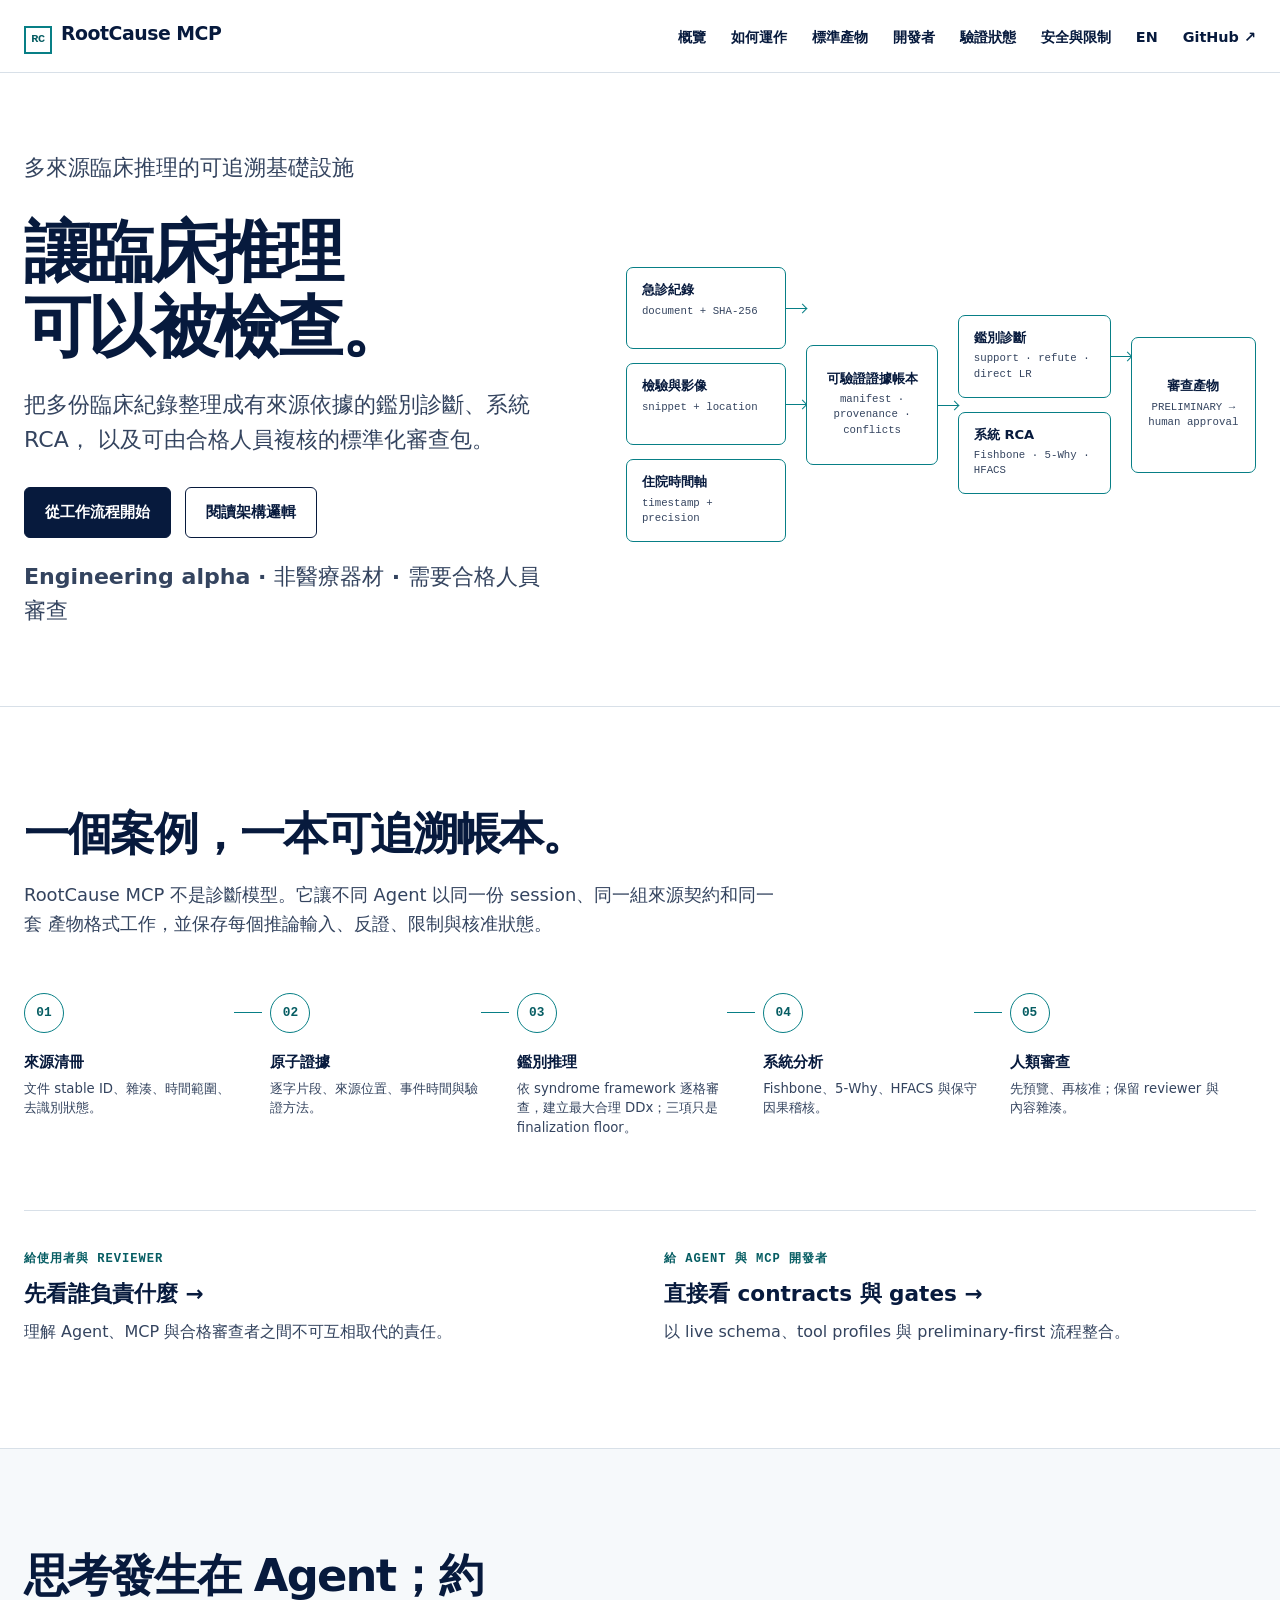
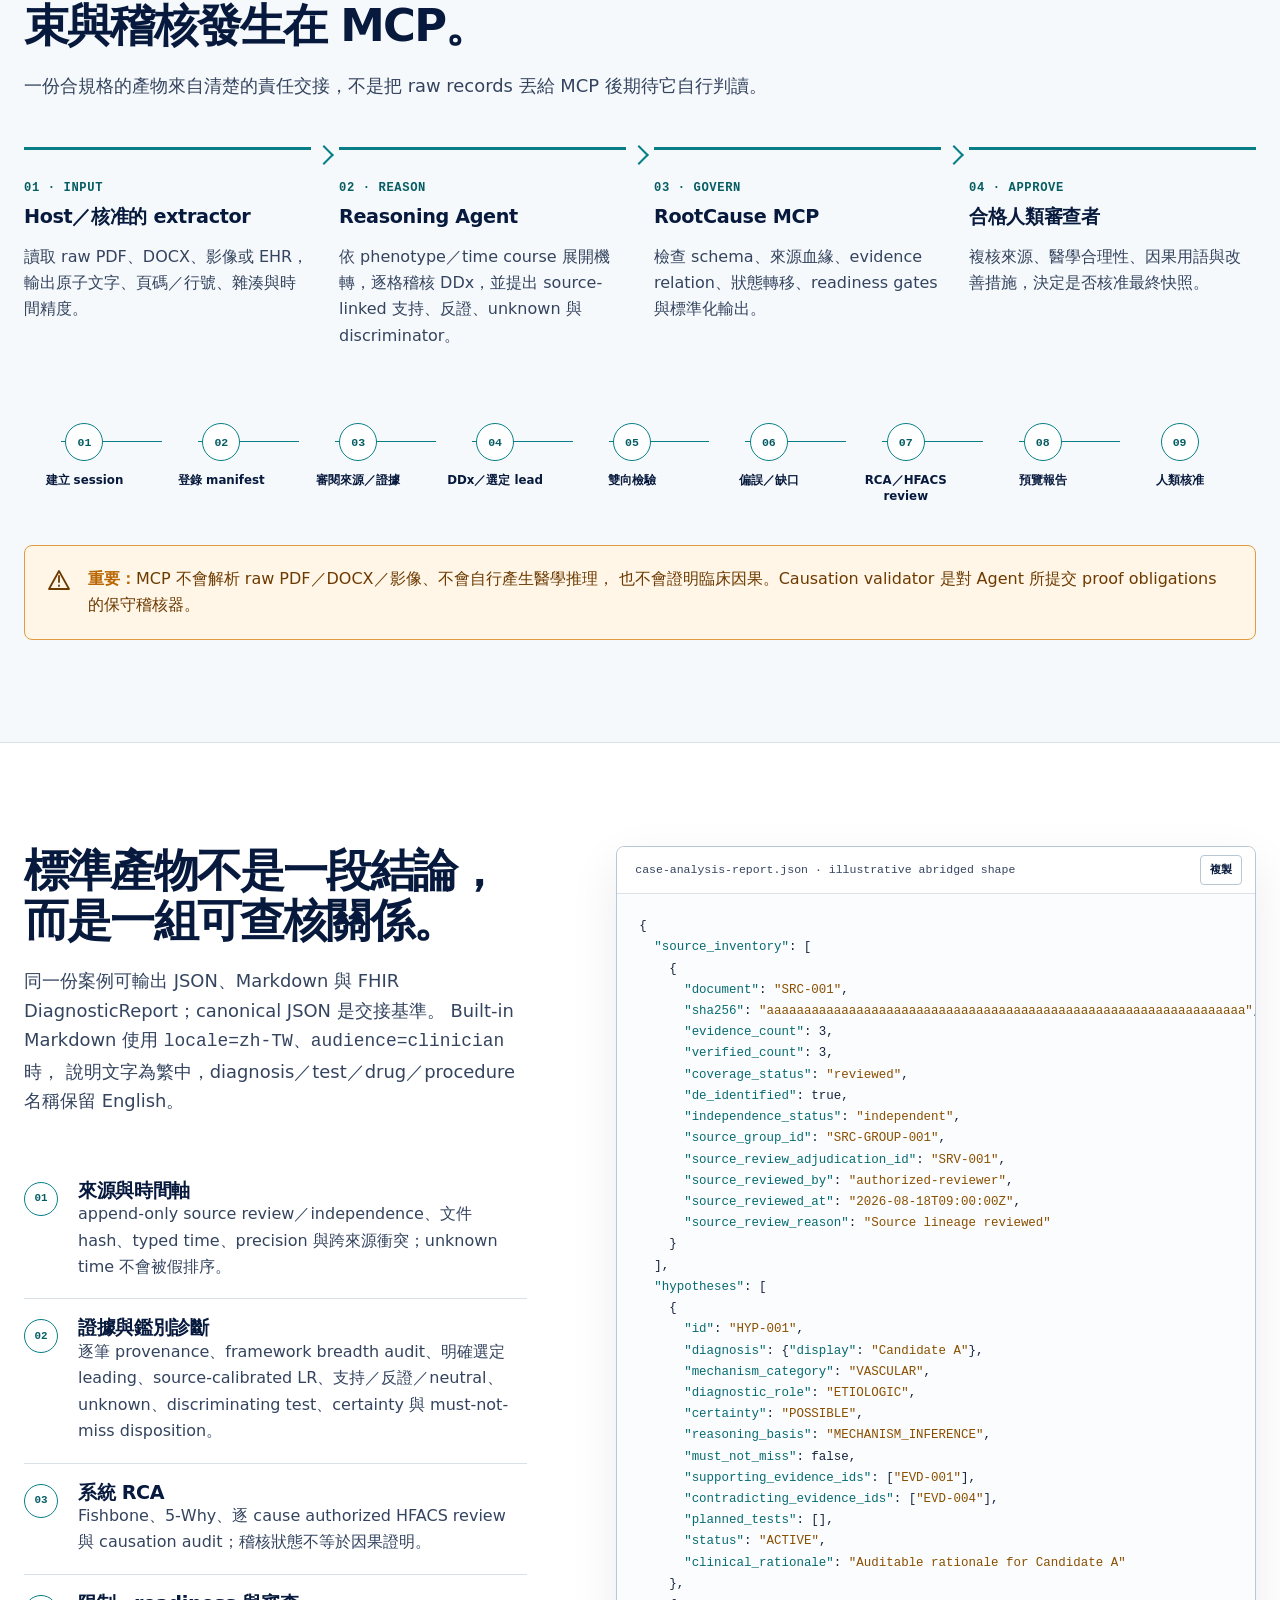
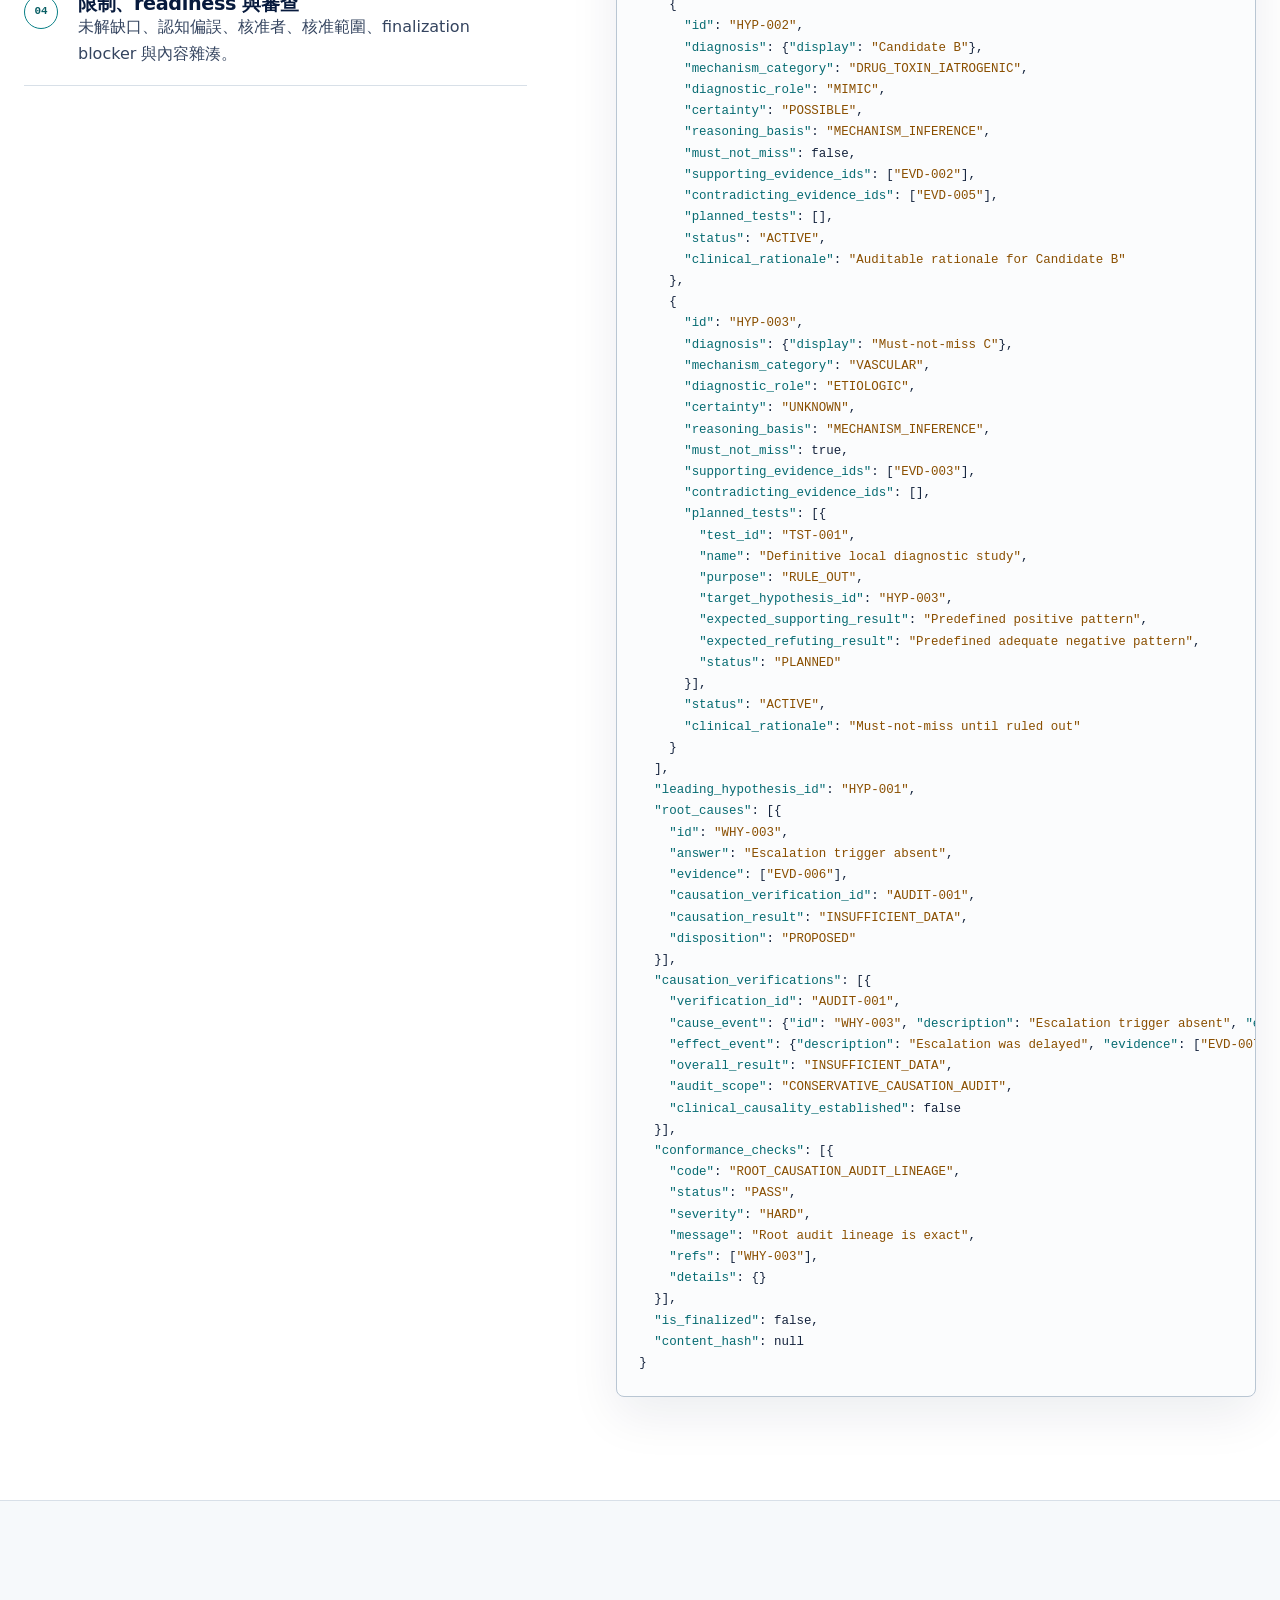
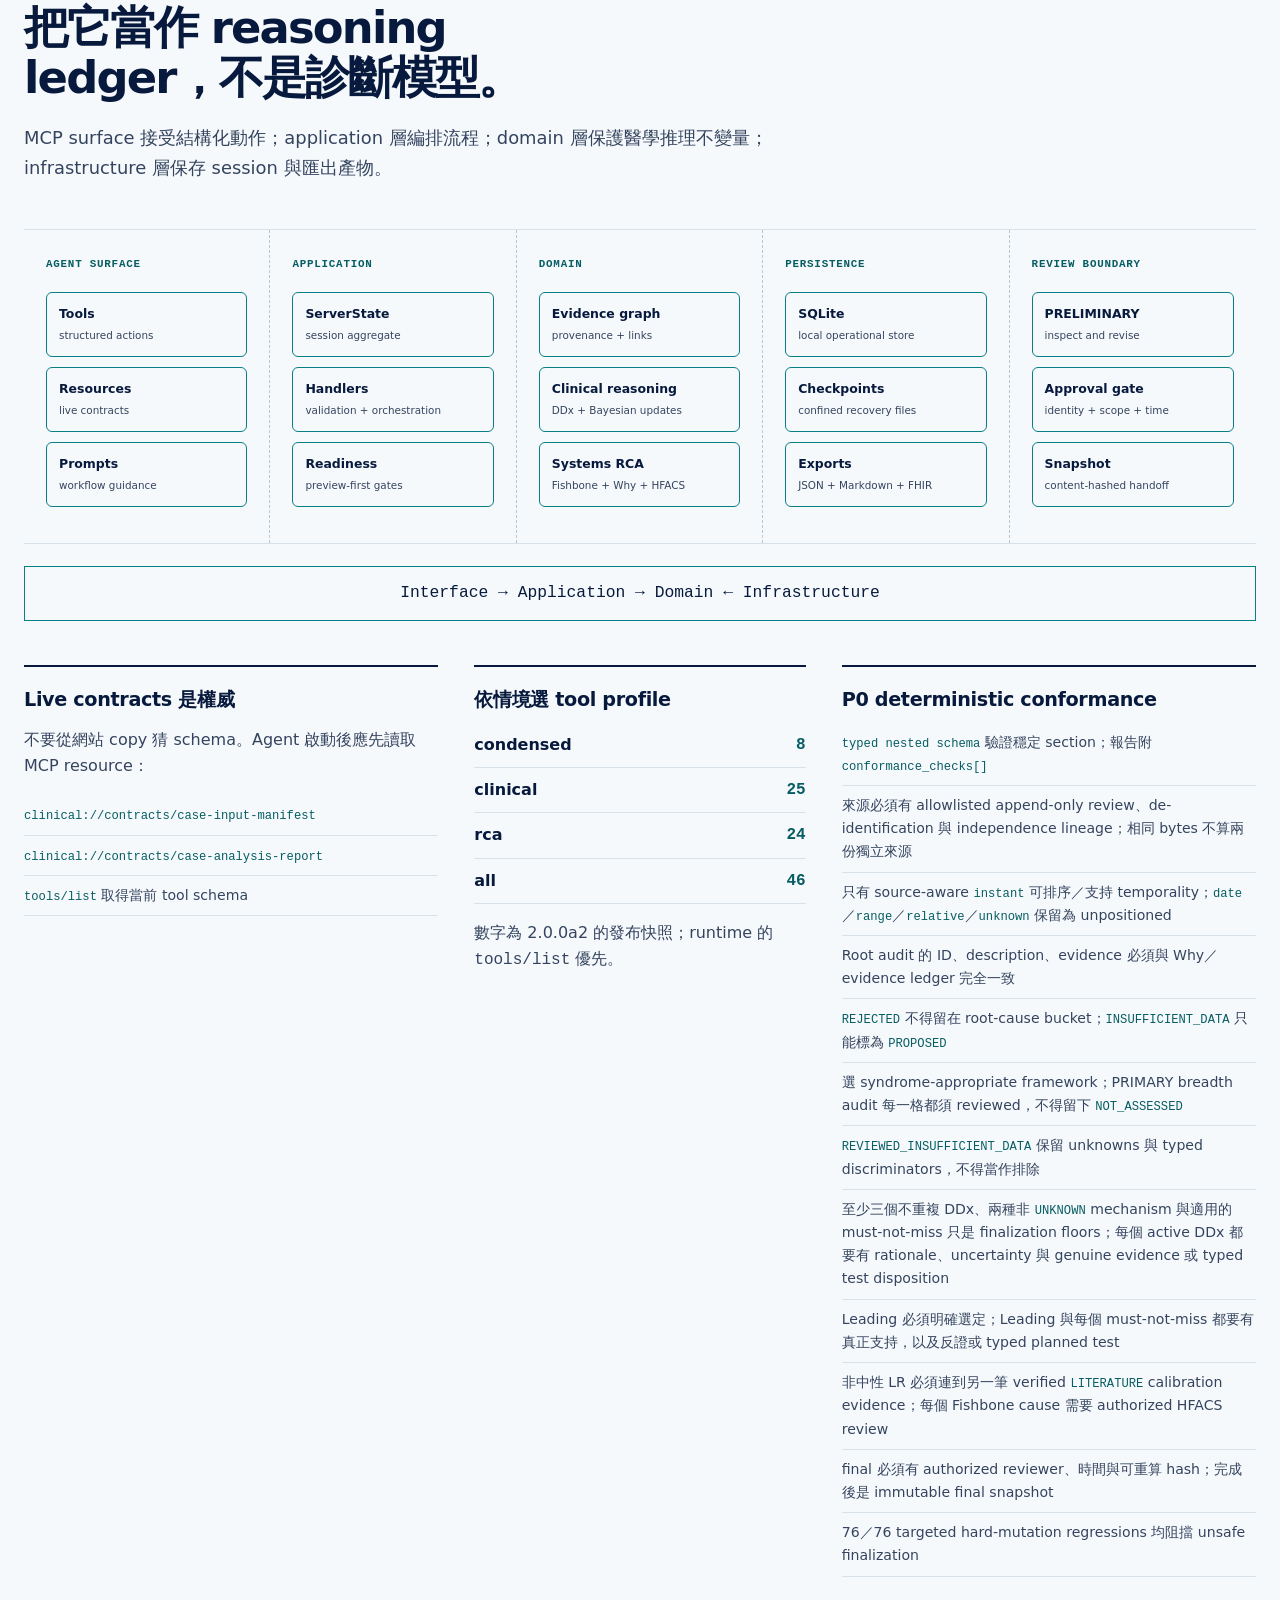
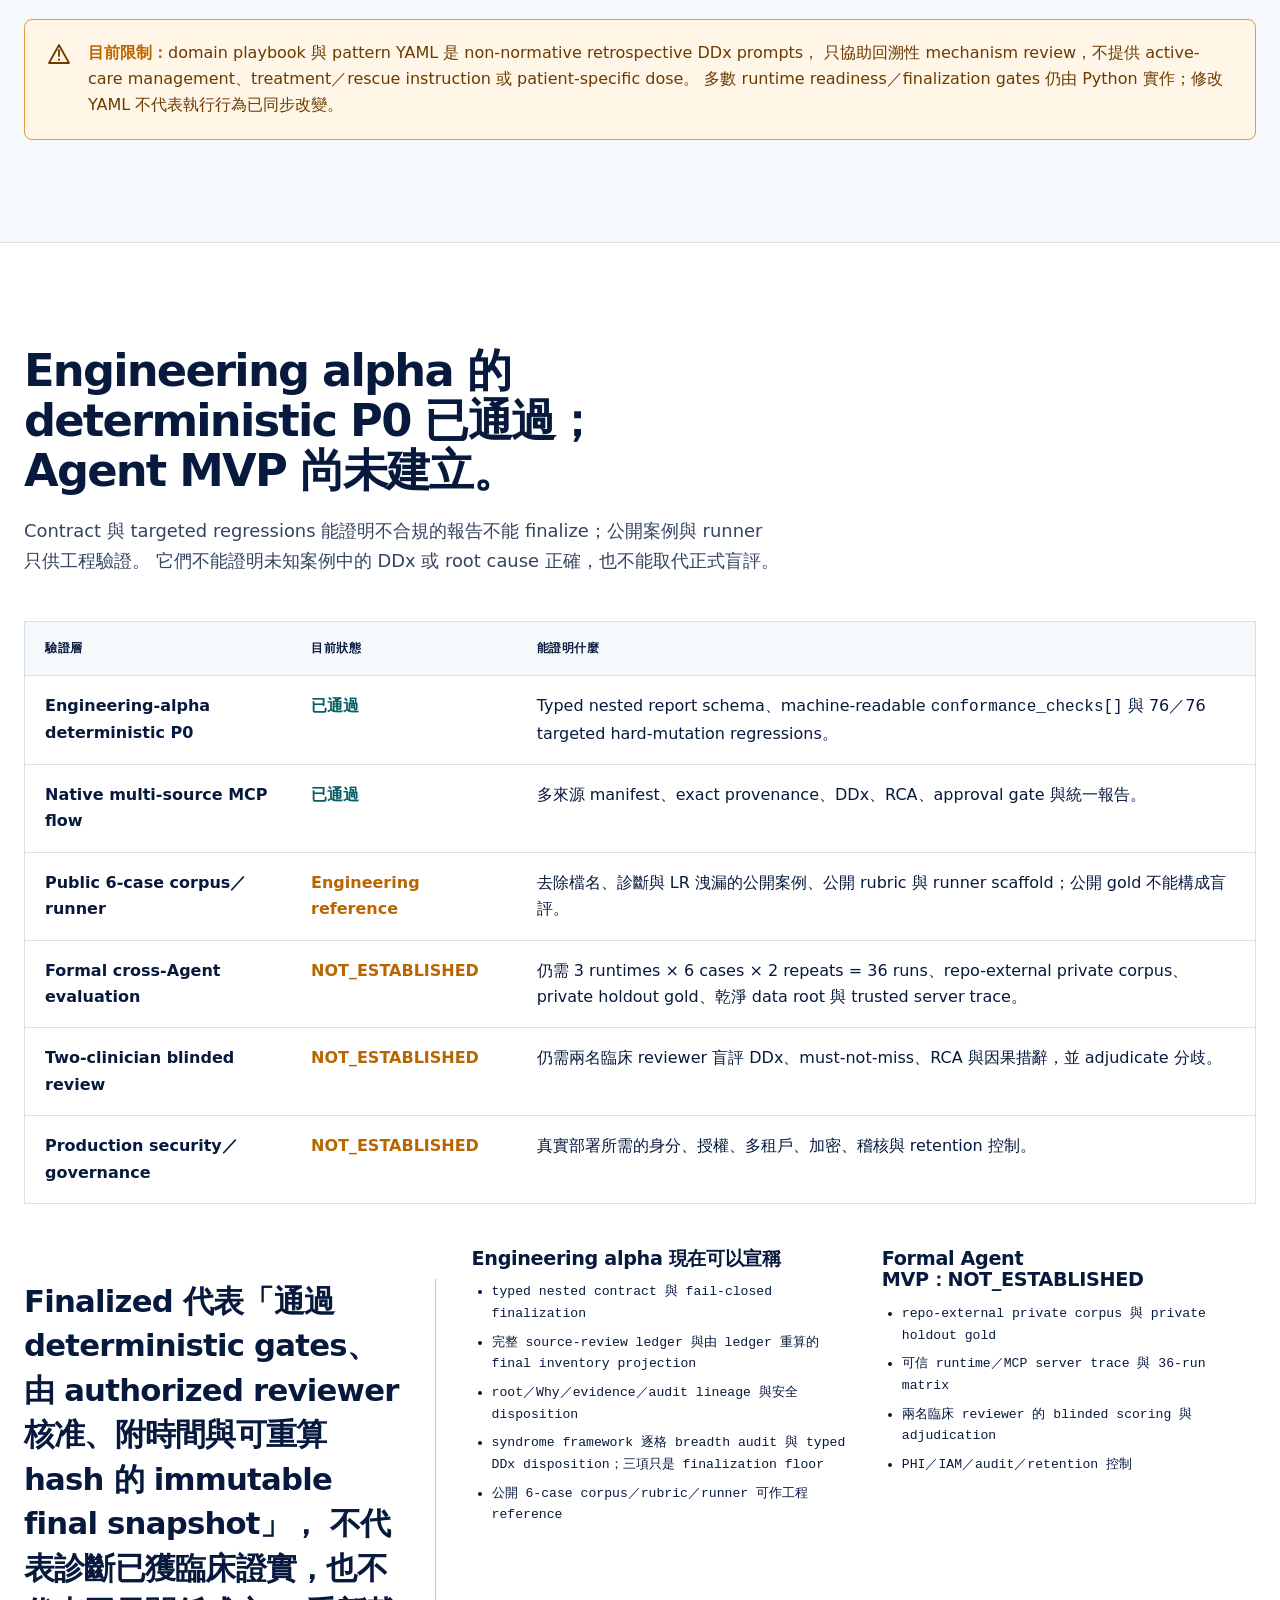
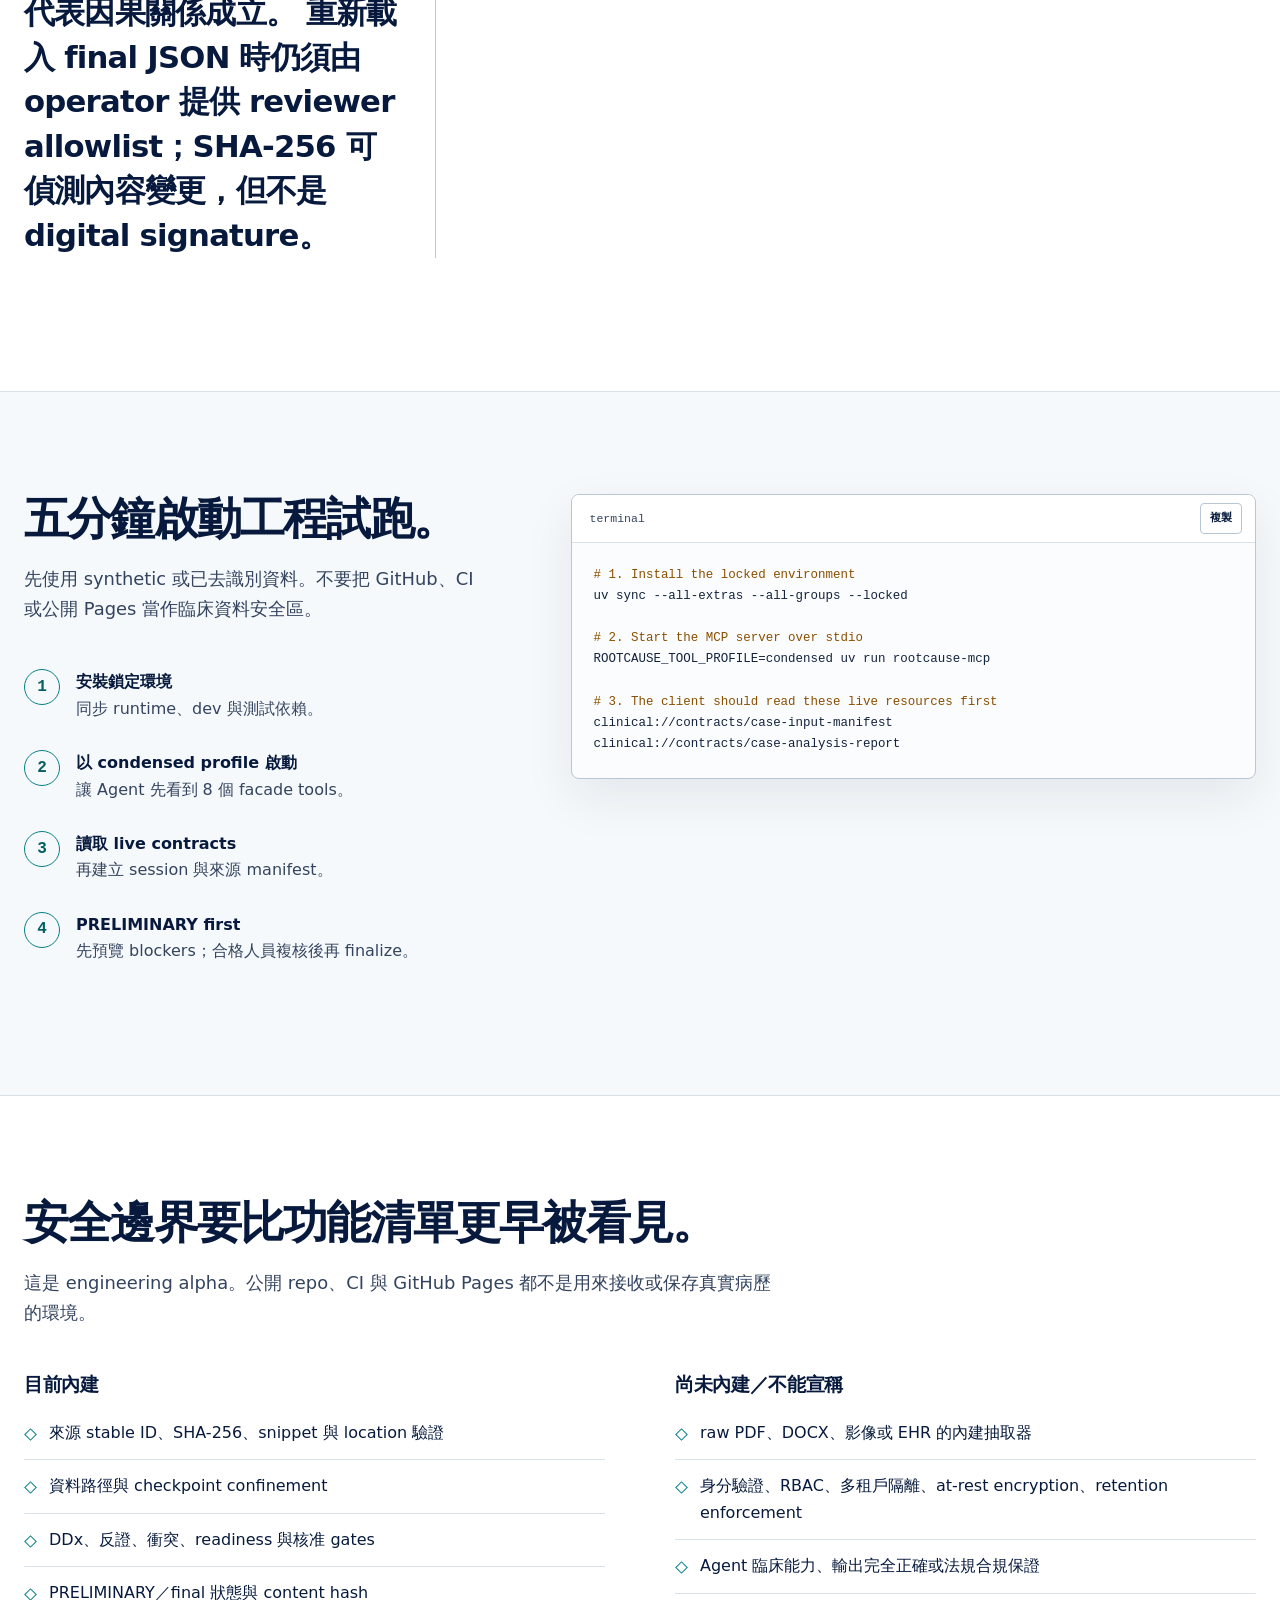
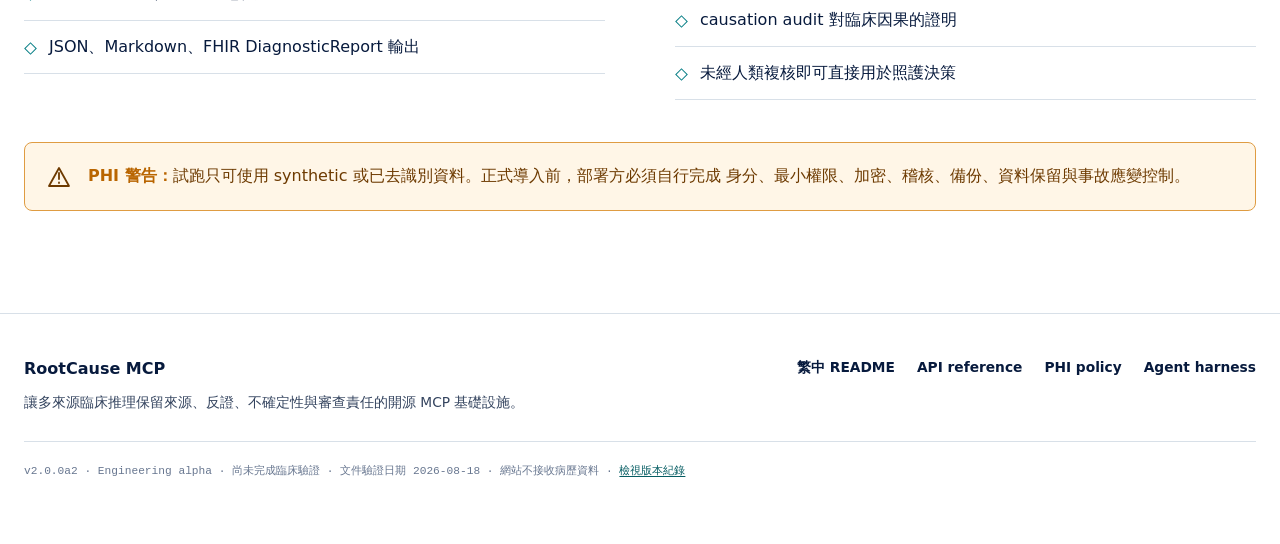
==== commit 98411337: "Merge pull request #3 from u9401066/agent/zh-tw-broad-ddx-release release: RootCause MCP 2.0.0a2 bro" ====
--- a/website/index.html
+++ b/website/index.html
@@ -34,7 +34,7 @@
         "description": "Evidence-grounded infrastructure for multi-source clinical reasoning and systems root-cause analysis.",
         "codeRepository": "https://github.com/u9401066/rootcause-mcp",
         "programmingLanguage": "Python",
-        "softwareVersion": "2.0.0a1",
+        "softwareVersion": "2.0.0a2",
         "license": "https://github.com/u9401066/rootcause-mcp/blob/master/LICENSE"
       }
     </script>
@@ -148,7 +148,7 @@
             <article class="stage">
               <span class="stage-number">03</span>
               <strong>鑑別推理</strong>
-              <p>至少三個候選假說、支持與反證、直接 LR。</p>
+              <p>依 syndrome framework 逐格審查，建立最大合理 DDx；三項只是 finalization floor。</p>
             </article>
             <article class="stage">
               <span class="stage-number">04</span>
@@ -195,12 +195,12 @@
             <article class="responsibility">
               <span class="responsibility-index">02 · REASON</span>
               <h3>Reasoning Agent</h3>
-              <p>提出 DDx、直接 LR、替代解釋、不確定性、反證與系統原因假說。</p>
+              <p>依 phenotype／time course 展開機轉，逐格稽核 DDx，並提出 source-linked 支持、反證、unknown 與 discriminator。</p>
             </article>
             <article class="responsibility">
               <span class="responsibility-index">03 · GOVERN</span>
               <h3>RootCause MCP</h3>
-              <p>檢查 schema、來源血緣、機率更新、狀態轉移、readiness gates 與標準化輸出。</p>
+              <p>檢查 schema、來源血緣、evidence relation、狀態轉移、readiness gates 與標準化輸出。</p>
             </article>
             <article class="responsibility">
               <span class="responsibility-index">04 · APPROVE</span>
@@ -212,11 +212,11 @@
           <div class="nine-stage" aria-label="九階段推理流程">
             <div><span>01</span><strong>建立 session</strong></div>
             <div><span>02</span><strong>登錄 manifest</strong></div>
-            <div><span>03</span><strong>加入證據</strong></div>
-            <div><span>04</span><strong>建立 DDx</strong></div>
+            <div><span>03</span><strong>審閱來源／證據</strong></div>
+            <div><span>04</span><strong>DDx／選定 lead</strong></div>
             <div><span>05</span><strong>雙向檢驗</strong></div>
             <div><span>06</span><strong>偏誤／缺口</strong></div>
-            <div><span>07</span><strong>系統 RCA</strong></div>
+            <div><span>07</span><strong>RCA／HFACS review</strong></div>
             <div><span>08</span><strong>預覽報告</strong></div>
             <div><span>09</span><strong>人類核准</strong></div>
           </div>
@@ -238,20 +238,24 @@
           <div>
             <div class="section-intro">
               <h2 id="output-title">標準產物不是一段結論，而是一組可查核關係。</h2>
-              <p>同一份案例可輸出 JSON、Markdown 與 FHIR DiagnosticReport 表示；canonical JSON 是交接基準。</p>
+              <p>
+                同一份案例可輸出 JSON、Markdown 與 FHIR DiagnosticReport；canonical JSON 是交接基準。
+                Built-in Markdown 使用 <code>locale=zh-TW</code>、<code>audience=clinician</code> 時，
+                說明文字為繁中，diagnosis／test／drug／procedure 名稱保留 English。
+              </p>
             </div>
             <div class="output-list">
               <article class="output-item">
                 <h3>來源與時間軸</h3>
-                <p>manifest 覆蓋、文件 hash、事件時間、precision 與跨來源衝突。</p>
+                <p>append-only source review／independence、文件 hash、typed time、precision 與跨來源衝突；unknown time 不會被假排序。</p>
               </article>
               <article class="output-item">
                 <h3>證據與鑑別診斷</h3>
-                <p>逐筆 provenance、支持／反證、直接 LR、機率歷程與 must-not-miss disposition。</p>
+                <p>逐筆 provenance、framework breadth audit、明確選定 leading、source-calibrated LR、支持／反證／neutral、unknown、discriminating test、certainty 與 must-not-miss disposition。</p>
               </article>
               <article class="output-item">
                 <h3>系統 RCA</h3>
-                <p>Fishbone、5-Why、HFACS 與 causation audit；稽核狀態不等於因果證明。</p>
+                <p>Fishbone、5-Why、逐 cause authorized HFACS review 與 causation audit；稽核狀態不等於因果證明。</p>
               </article>
               <article class="output-item">
                 <h3>限制、readiness 與審查</h3>
@@ -262,7 +266,7 @@
 
           <div class="code-window" aria-label="標準報告 JSON 範例">
             <div class="code-header">
-              <span>case-analysis-report.json · abridged</span>
+              <span>case-analysis-report.json · illustrative abridged shape</span>
               <button
                 class="copy-button"
                 type="button"
@@ -278,14 +282,24 @@
       <span class="code-key">"sha256"</span>: <span class="code-string">"aaaaaaaaaaaaaaaaaaaaaaaaaaaaaaaaaaaaaaaaaaaaaaaaaaaaaaaaaaaaaaaa"</span>,
       <span class="code-key">"evidence_count"</span>: 3,
       <span class="code-key">"verified_count"</span>: 3,
-      <span class="code-key">"coverage_status"</span>: <span class="code-string">"reviewed"</span>
+      <span class="code-key">"coverage_status"</span>: <span class="code-string">"reviewed"</span>,
+      <span class="code-key">"de_identified"</span>: true,
+      <span class="code-key">"independence_status"</span>: <span class="code-string">"independent"</span>,
+      <span class="code-key">"source_group_id"</span>: <span class="code-string">"SRC-GROUP-001"</span>,
+      <span class="code-key">"source_review_adjudication_id"</span>: <span class="code-string">"SRV-001"</span>,
+      <span class="code-key">"source_reviewed_by"</span>: <span class="code-string">"authorized-reviewer"</span>,
+      <span class="code-key">"source_reviewed_at"</span>: <span class="code-string">"2026-08-18T09:00:00Z"</span>,
+      <span class="code-key">"source_review_reason"</span>: <span class="code-string">"Source lineage reviewed"</span>
     }
   ],
   <span class="code-key">"hypotheses"</span>: [
     {
       <span class="code-key">"id"</span>: <span class="code-string">"HYP-001"</span>,
       <span class="code-key">"diagnosis"</span>: {<span class="code-key">"display"</span>: <span class="code-string">"Candidate A"</span>},
-      <span class="code-key">"current_probability"</span>: 0.55,
+      <span class="code-key">"mechanism_category"</span>: <span class="code-string">"VASCULAR"</span>,
+      <span class="code-key">"diagnostic_role"</span>: <span class="code-string">"ETIOLOGIC"</span>,
+      <span class="code-key">"certainty"</span>: <span class="code-string">"POSSIBLE"</span>,
+      <span class="code-key">"reasoning_basis"</span>: <span class="code-string">"MECHANISM_INFERENCE"</span>,
       <span class="code-key">"must_not_miss"</span>: false,
       <span class="code-key">"supporting_evidence_ids"</span>: [<span class="code-string">"EVD-001"</span>],
       <span class="code-key">"contradicting_evidence_ids"</span>: [<span class="code-string">"EVD-004"</span>],
@@ -296,7 +310,10 @@
     {
       <span class="code-key">"id"</span>: <span class="code-string">"HYP-002"</span>,
       <span class="code-key">"diagnosis"</span>: {<span class="code-key">"display"</span>: <span class="code-string">"Candidate B"</span>},
-      <span class="code-key">"current_probability"</span>: 0.30,
+      <span class="code-key">"mechanism_category"</span>: <span class="code-string">"DRUG_TOXIN_IATROGENIC"</span>,
+      <span class="code-key">"diagnostic_role"</span>: <span class="code-string">"MIMIC"</span>,
+      <span class="code-key">"certainty"</span>: <span class="code-string">"POSSIBLE"</span>,
+      <span class="code-key">"reasoning_basis"</span>: <span class="code-string">"MECHANISM_INFERENCE"</span>,
       <span class="code-key">"must_not_miss"</span>: false,
       <span class="code-key">"supporting_evidence_ids"</span>: [<span class="code-string">"EVD-002"</span>],
       <span class="code-key">"contradicting_evidence_ids"</span>: [<span class="code-string">"EVD-005"</span>],
@@ -307,7 +324,10 @@
     {
       <span class="code-key">"id"</span>: <span class="code-string">"HYP-003"</span>,
       <span class="code-key">"diagnosis"</span>: {<span class="code-key">"display"</span>: <span class="code-string">"Must-not-miss C"</span>},
-      <span class="code-key">"current_probability"</span>: 0.15,
+      <span class="code-key">"mechanism_category"</span>: <span class="code-string">"VASCULAR"</span>,
+      <span class="code-key">"diagnostic_role"</span>: <span class="code-string">"ETIOLOGIC"</span>,
+      <span class="code-key">"certainty"</span>: <span class="code-string">"UNKNOWN"</span>,
+      <span class="code-key">"reasoning_basis"</span>: <span class="code-string">"MECHANISM_INFERENCE"</span>,
       <span class="code-key">"must_not_miss"</span>: true,
       <span class="code-key">"supporting_evidence_ids"</span>: [<span class="code-string">"EVD-003"</span>],
       <span class="code-key">"contradicting_evidence_ids"</span>: [],
@@ -324,6 +344,7 @@
       <span class="code-key">"clinical_rationale"</span>: <span class="code-string">"Must-not-miss until ruled out"</span>
     }
   ],
+  <span class="code-key">"leading_hypothesis_id"</span>: <span class="code-string">"HYP-001"</span>,
   <span class="code-key">"root_causes"</span>: [{
     <span class="code-key">"id"</span>: <span class="code-string">"WHY-003"</span>,
     <span class="code-key">"answer"</span>: <span class="code-string">"Escalation trigger absent"</span>,
@@ -413,21 +434,26 @@
             <article class="technical-column">
               <h3>依情境選 tool profile</h3>
               <div class="profile-row"><strong>condensed</strong><strong>8</strong></div>
-              <div class="profile-row"><strong>clinical</strong><strong>23</strong></div>
-              <div class="profile-row"><strong>rca</strong><strong>23</strong></div>
-              <div class="profile-row"><strong>all</strong><strong>43</strong></div>
-              <p>數字為 2.0.0a1 的發布快照；runtime 的 <code>tools/list</code> 優先。</p>
+              <div class="profile-row"><strong>clinical</strong><strong>25</strong></div>
+              <div class="profile-row"><strong>rca</strong><strong>24</strong></div>
+              <div class="profile-row"><strong>all</strong><strong>46</strong></div>
+              <p>數字為 2.0.0a2 的發布快照；runtime 的 <code>tools/list</code> 優先。</p>
             </article>
             <article class="technical-column">
               <h3>P0 deterministic conformance</h3>
               <ul class="technical-list">
                 <li><code>typed nested schema</code> 驗證穩定 section；報告附 <code>conformance_checks[]</code></li>
+                <li>來源必須有 allowlisted append-only review、de-identification 與 independence lineage；相同 bytes 不算兩份獨立來源</li>
+                <li>只有 source-aware <code>instant</code> 可排序／支持 temporality；<code>date</code>／<code>range</code>／<code>relative</code>／<code>unknown</code> 保留為 unpositioned</li>
                 <li>Root audit 的 ID、description、evidence 必須與 Why／evidence ledger 完全一致</li>
                 <li><code>REJECTED</code> 不得留在 root-cause bucket；<code>INSUFFICIENT_DATA</code> 只能標為 <code>PROPOSED</code></li>
-                <li>至少三個不重複 DDx；每個 active DDx 都要有 evidence 或 typed test disposition</li>
-                <li>Leading 與每個 must-not-miss 都要有真正支持，以及反證或 typed planned test</li>
+                <li>選 syndrome-appropriate framework；PRIMARY breadth audit 每一格都須 reviewed，不得留下 <code>NOT_ASSESSED</code></li>
+                <li><code>REVIEWED_INSUFFICIENT_DATA</code> 保留 unknowns 與 typed discriminators，不得當作排除</li>
+                <li>至少三個不重複 DDx、兩種非 <code>UNKNOWN</code> mechanism 與適用的 must-not-miss 只是 finalization floors；每個 active DDx 都要有 rationale、uncertainty 與 genuine evidence 或 typed test disposition</li>
+                <li>Leading 必須明確選定；Leading 與每個 must-not-miss 都要有真正支持，以及反證或 typed planned test</li>
+                <li>非中性 LR 必須連到另一筆 verified <code>LITERATURE</code> calibration evidence；每個 Fishbone cause 需要 authorized HFACS review</li>
                 <li>final 必須有 authorized reviewer、時間與可重算 hash；完成後是 immutable final snapshot</li>
-                <li>23／23 targeted hard-mutation regressions 均阻擋 unsafe finalization</li>
+                <li>76／76 targeted hard-mutation regressions 均阻擋 unsafe finalization</li>
               </ul>
             </article>
           </div>
@@ -437,8 +463,9 @@
               <path d="M12 3 22 21H2Zm0 5v6m0 3.5v.5" fill="none" stroke="currentColor" stroke-width="1.8" stroke-linecap="round" stroke-linejoin="round"/>
             </svg>
             <p>
-              <strong>目前限制：</strong>protocol 與 pattern YAML 主要供 Agent 閱讀；多數 runtime readiness／finalization
-              gates 仍由 Python 實作。修改 YAML 不代表執行行為已同步改變。
+              <strong>目前限制：</strong>domain playbook 與 pattern YAML 是 non-normative retrospective DDx prompts，
+              只協助回溯性 mechanism review，不提供 active-care management、treatment／rescue instruction 或 patient-specific dose。
+              多數 runtime readiness／finalization gates 仍由 Python 實作；修改 YAML 不代表執行行為已同步改變。
             </p>
           </aside>
         </div>
@@ -456,7 +483,7 @@
 
           <div class="validation-table-wrap">
             <table class="validation-table">
-              <caption>RootCause MCP 2.0.0a1 驗證成熟度</caption>
+              <caption>RootCause MCP 2.0.0a2 驗證成熟度（2026-08-18）</caption>
               <thead>
                 <tr><th scope="col">驗證層</th><th scope="col">目前狀態</th><th scope="col">能證明什麼</th></tr>
               </thead>
@@ -464,7 +491,7 @@
                 <tr>
                   <td>Engineering-alpha deterministic P0</td>
                   <td class="status-passed">已通過</td>
-                  <td>Typed nested report schema、machine-readable <code>conformance_checks[]</code> 與 23／23 targeted hard-mutation regressions。</td>
+                  <td>Typed nested report schema、machine-readable <code>conformance_checks[]</code> 與 76／76 targeted hard-mutation regressions。</td>
                 </tr>
                 <tr>
                   <td>Native multi-source MCP flow</td>
@@ -499,13 +526,15 @@
             <p class="validation-statement">
               Finalized 代表「通過 deterministic gates、由 authorized reviewer 核准、附時間與可重算 hash 的 immutable final snapshot」，
               不代表診斷已獲臨床證實，也不代表因果關係成立。
+              重新載入 final JSON 時仍須由 operator 提供 reviewer allowlist；SHA-256 可偵測內容變更，但不是 digital signature。
             </p>
             <div>
               <h3>Engineering alpha 現在可以宣稱</h3>
               <ul class="validation-list">
                 <li>typed nested contract 與 fail-closed finalization</li>
+                <li>完整 source-review ledger 與由 ledger 重算的 final inventory projection</li>
                 <li>root／Why／evidence／audit lineage 與安全 disposition</li>
-                <li>至少三個 DDx、active／leading／must-not-miss disposition</li>
+                <li>syndrome framework 逐格 breadth audit 與 typed DDx disposition；三項只是 finalization floor</li>
                 <li>公開 6-case corpus／rubric／runner 可作工程 reference</li>
               </ul>
             </div>
@@ -618,7 +647,7 @@
           </nav>
         </div>
         <p class="meta-line">
-          v2.0.0a1 · Engineering alpha · 文件驗證日期 2026-08-17 ·
+          v2.0.0a2 · Engineering alpha · 尚未完成臨床驗證 · 文件驗證日期 2026-08-18 ·
           網站不接收病歷資料 ·
           <a href="https://github.com/u9401066/rootcause-mcp/commits/master">檢視版本紀錄</a>
         </p>
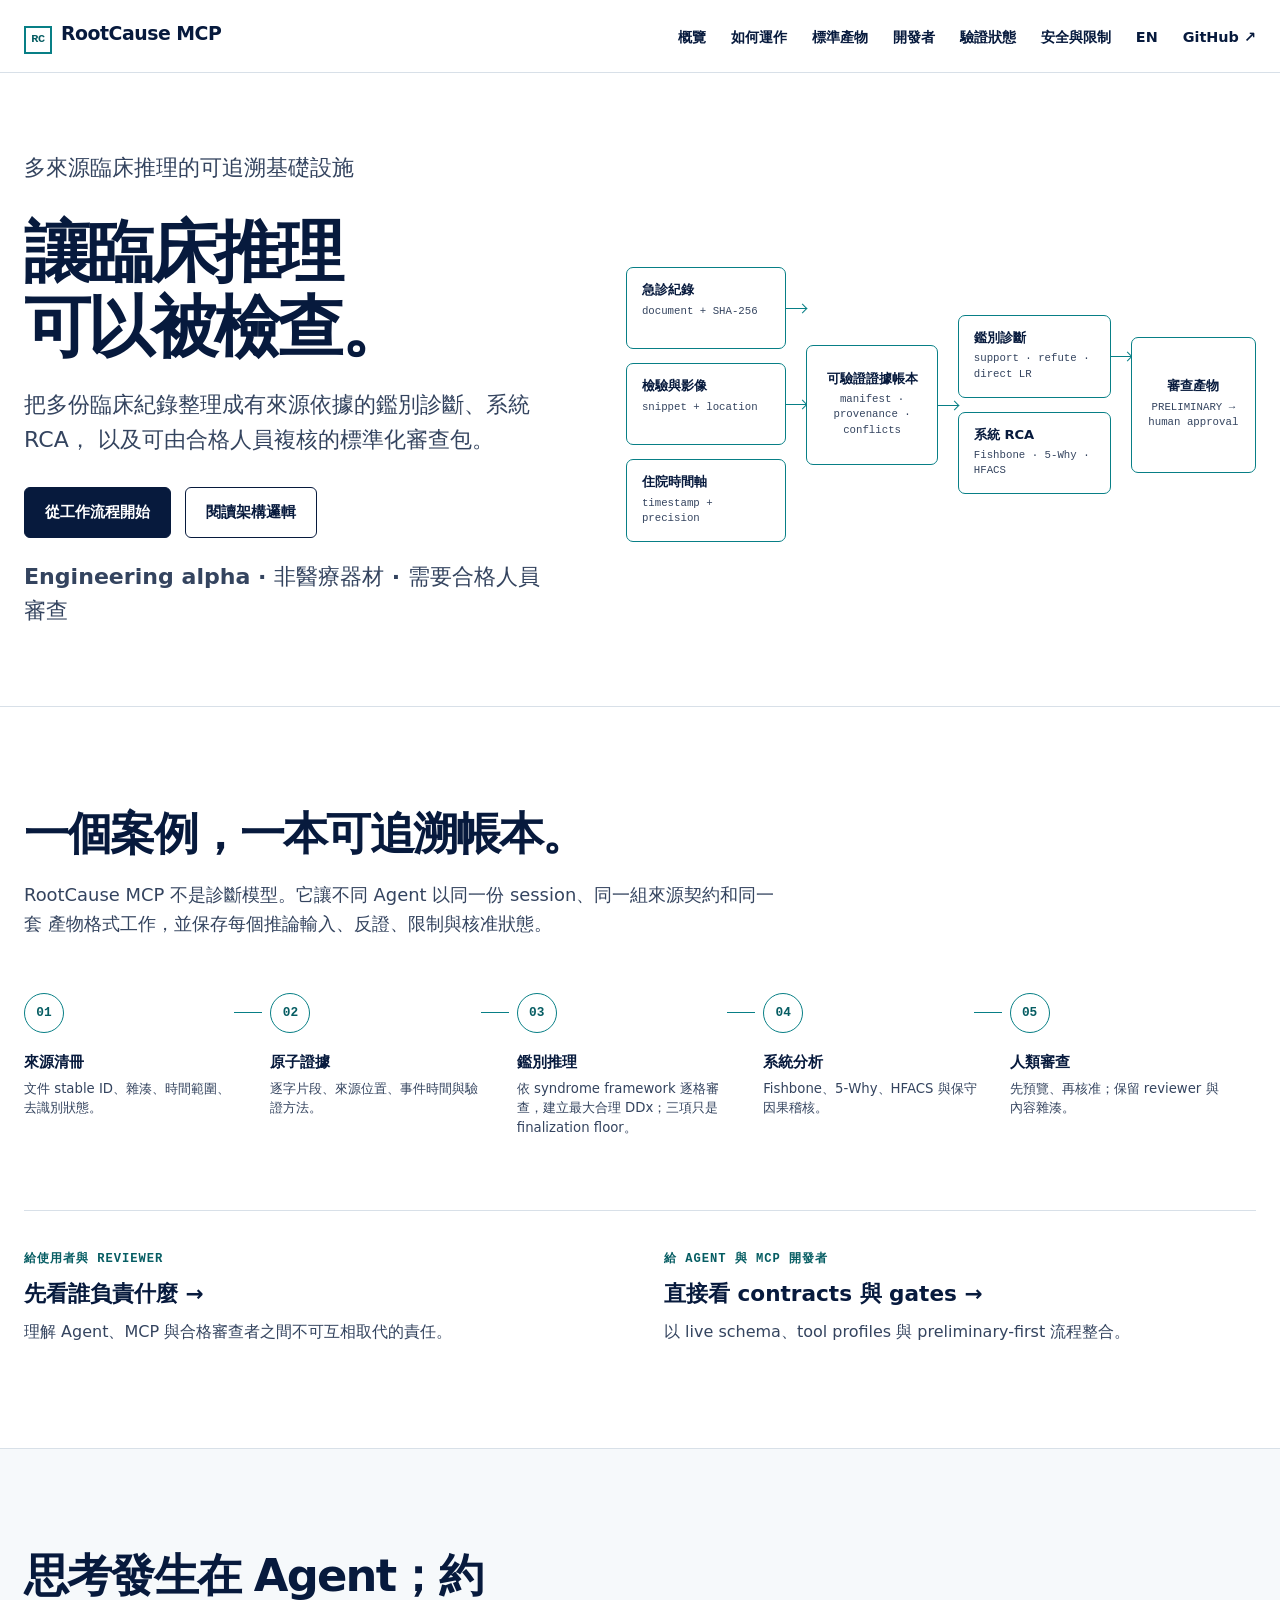
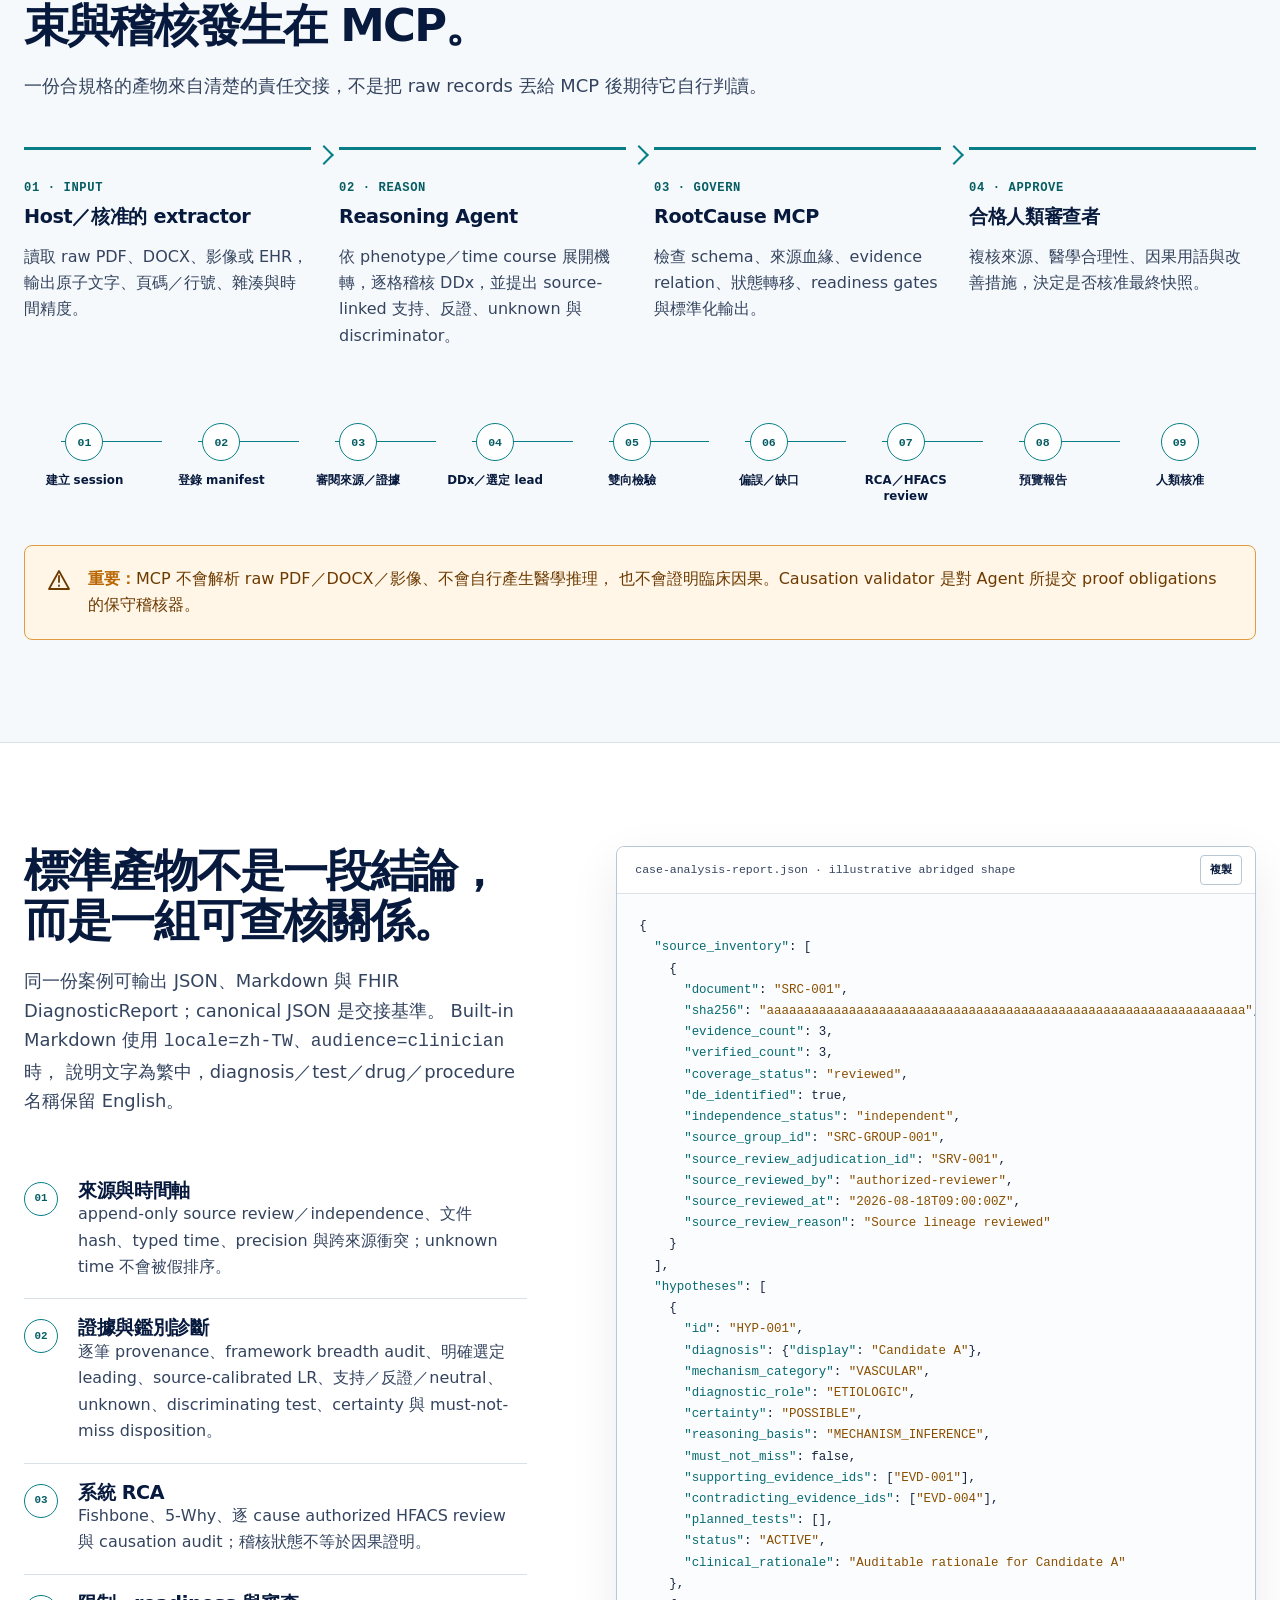
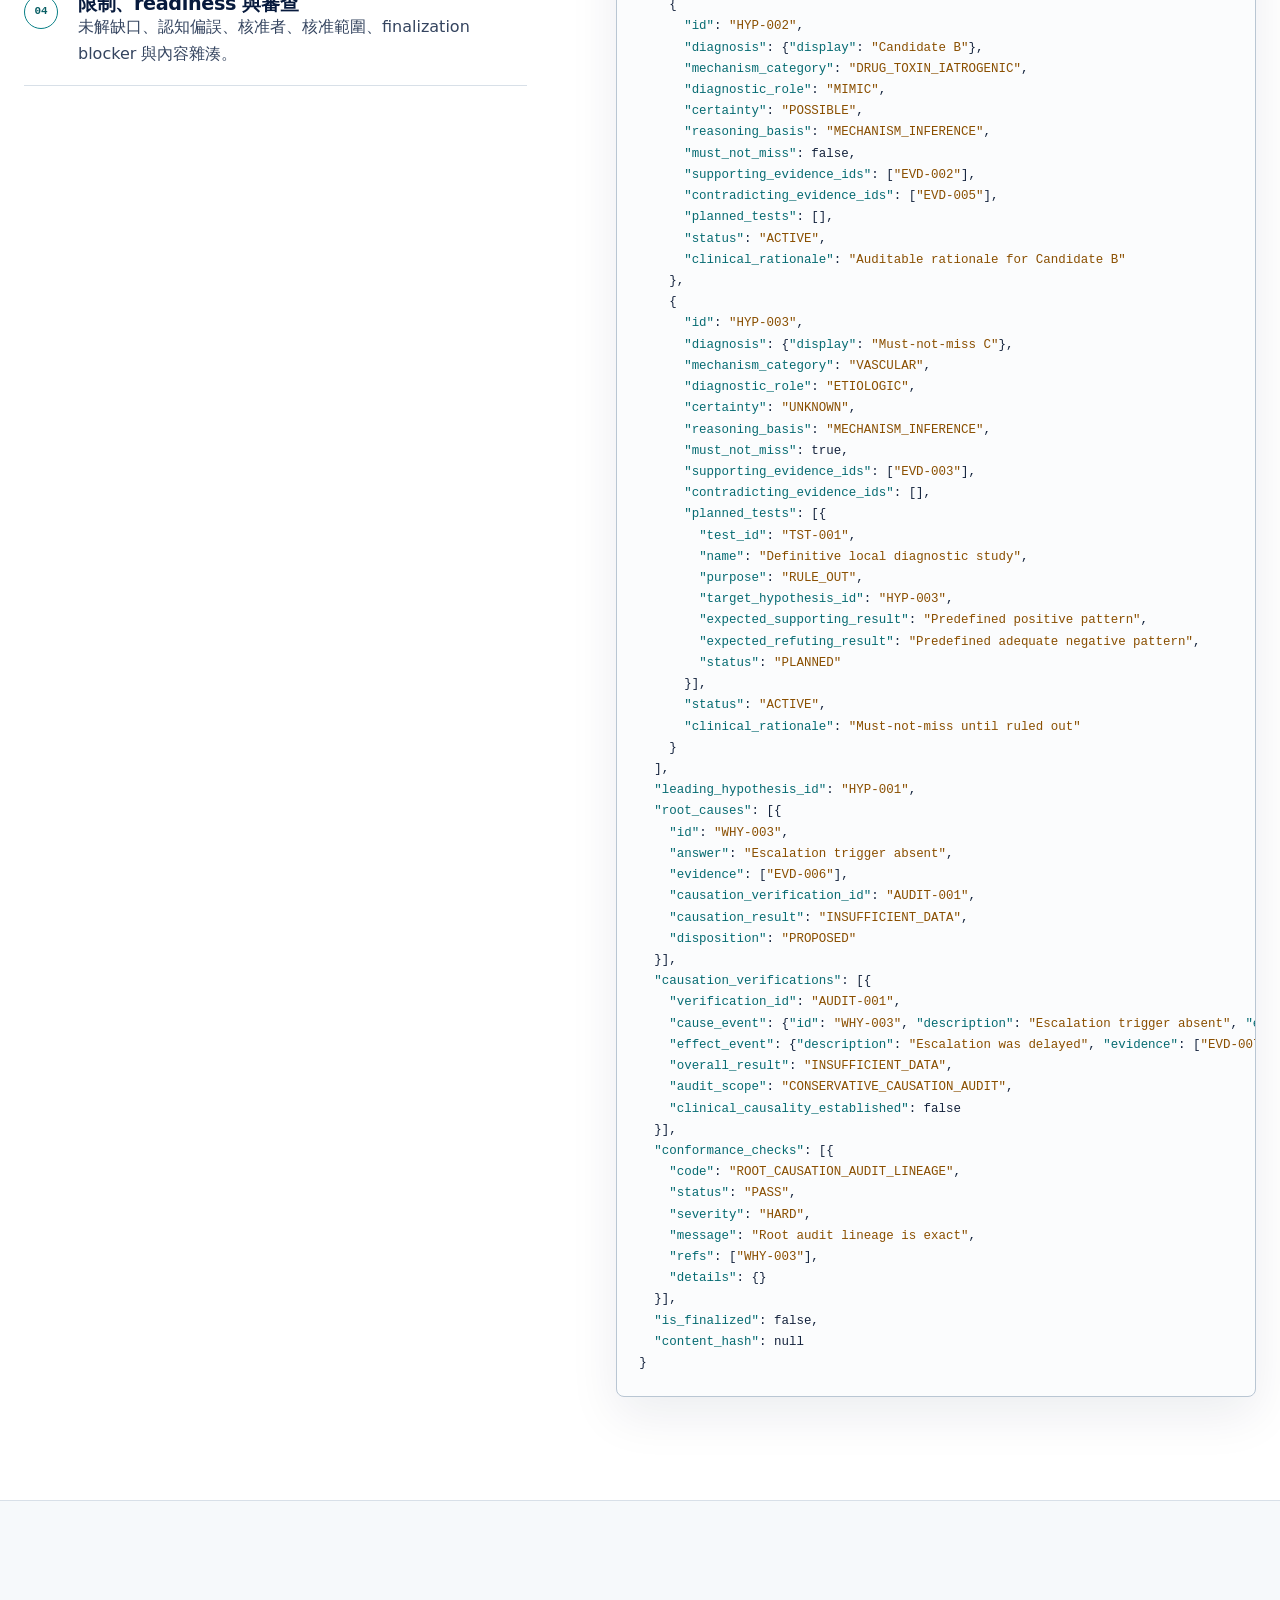
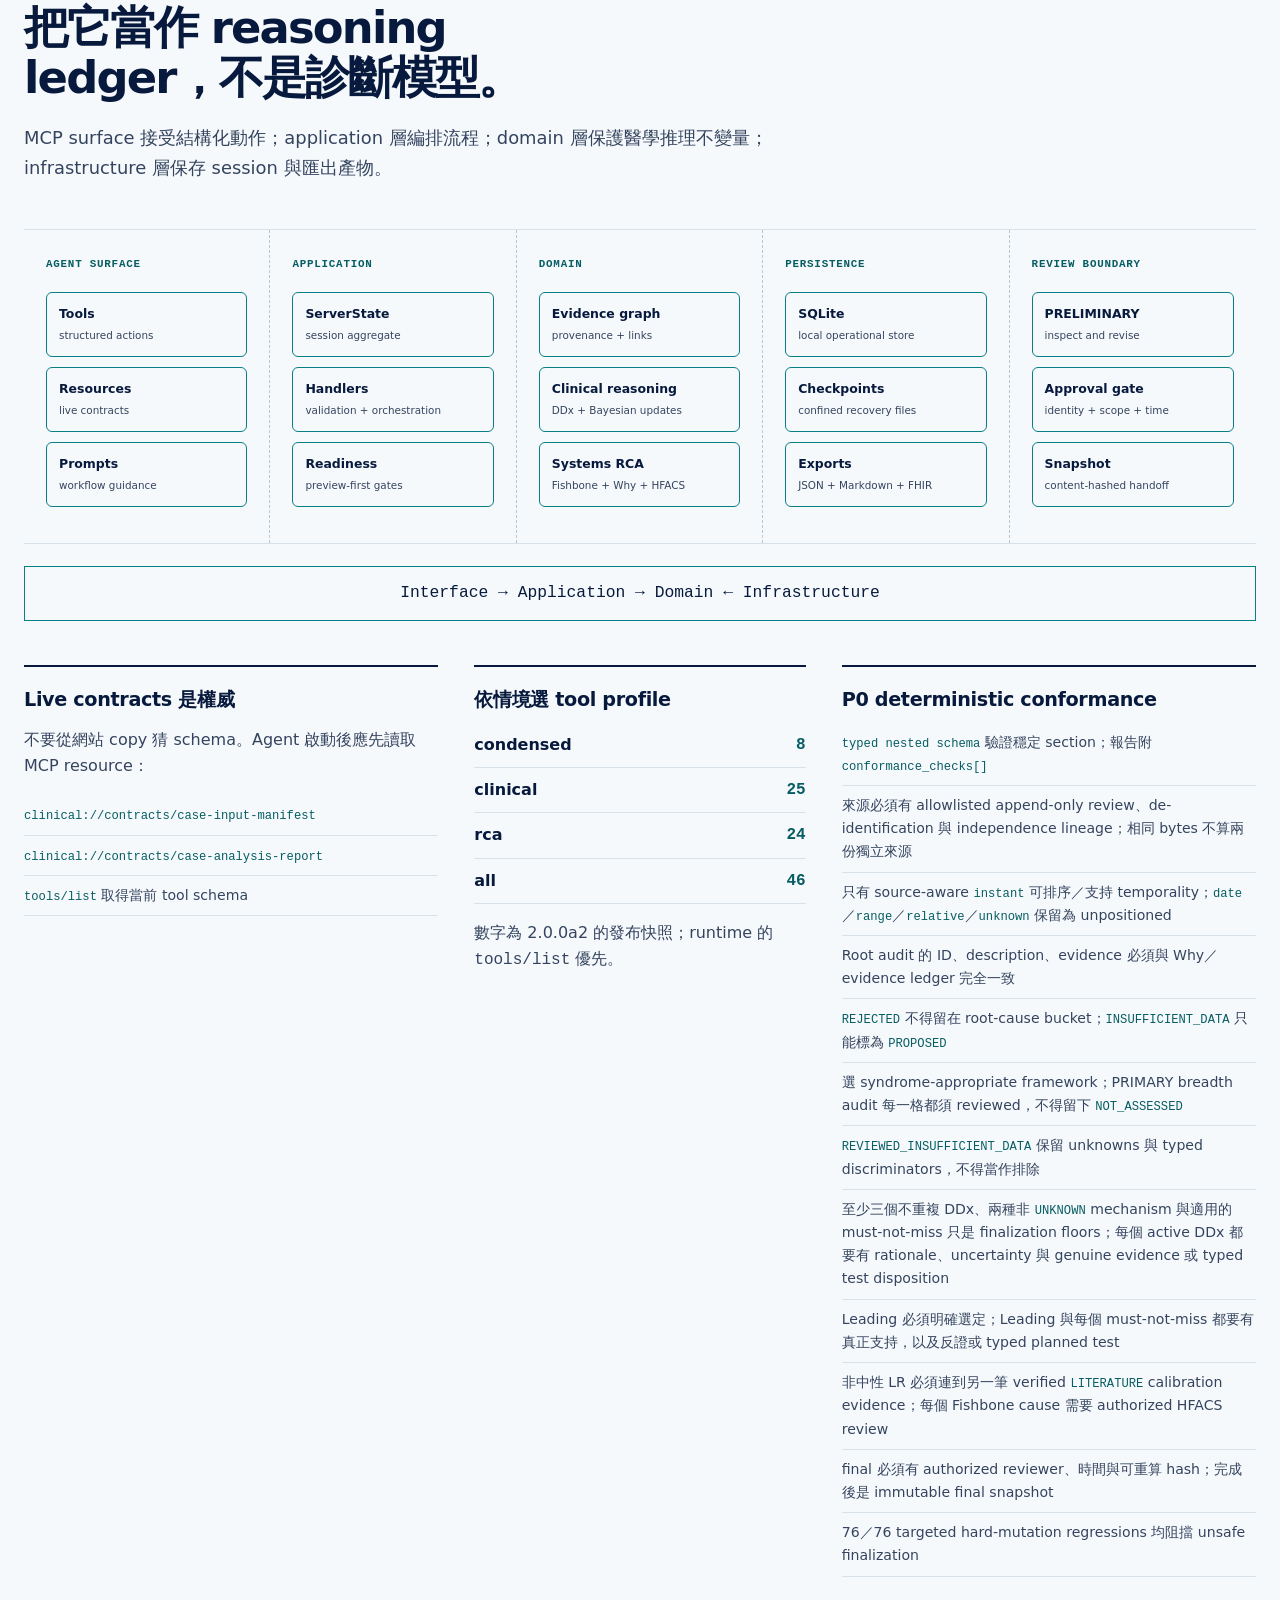
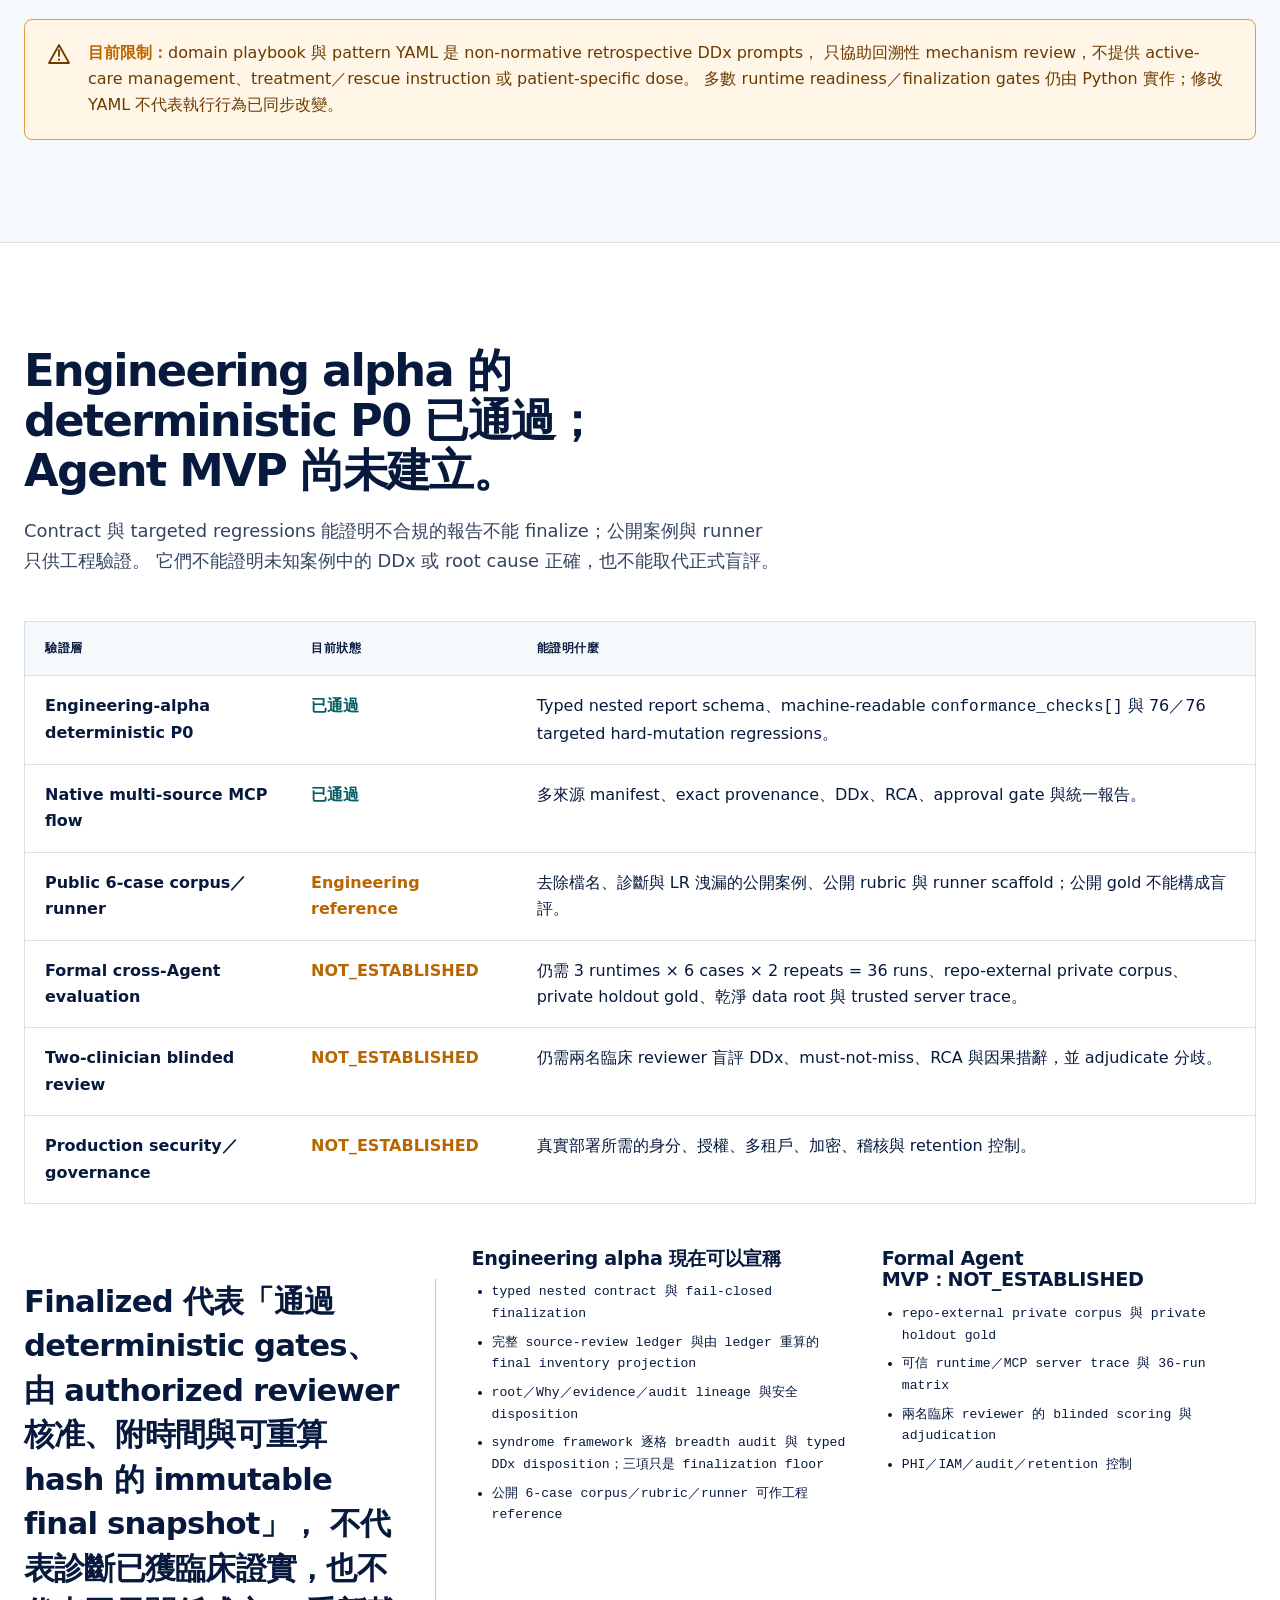
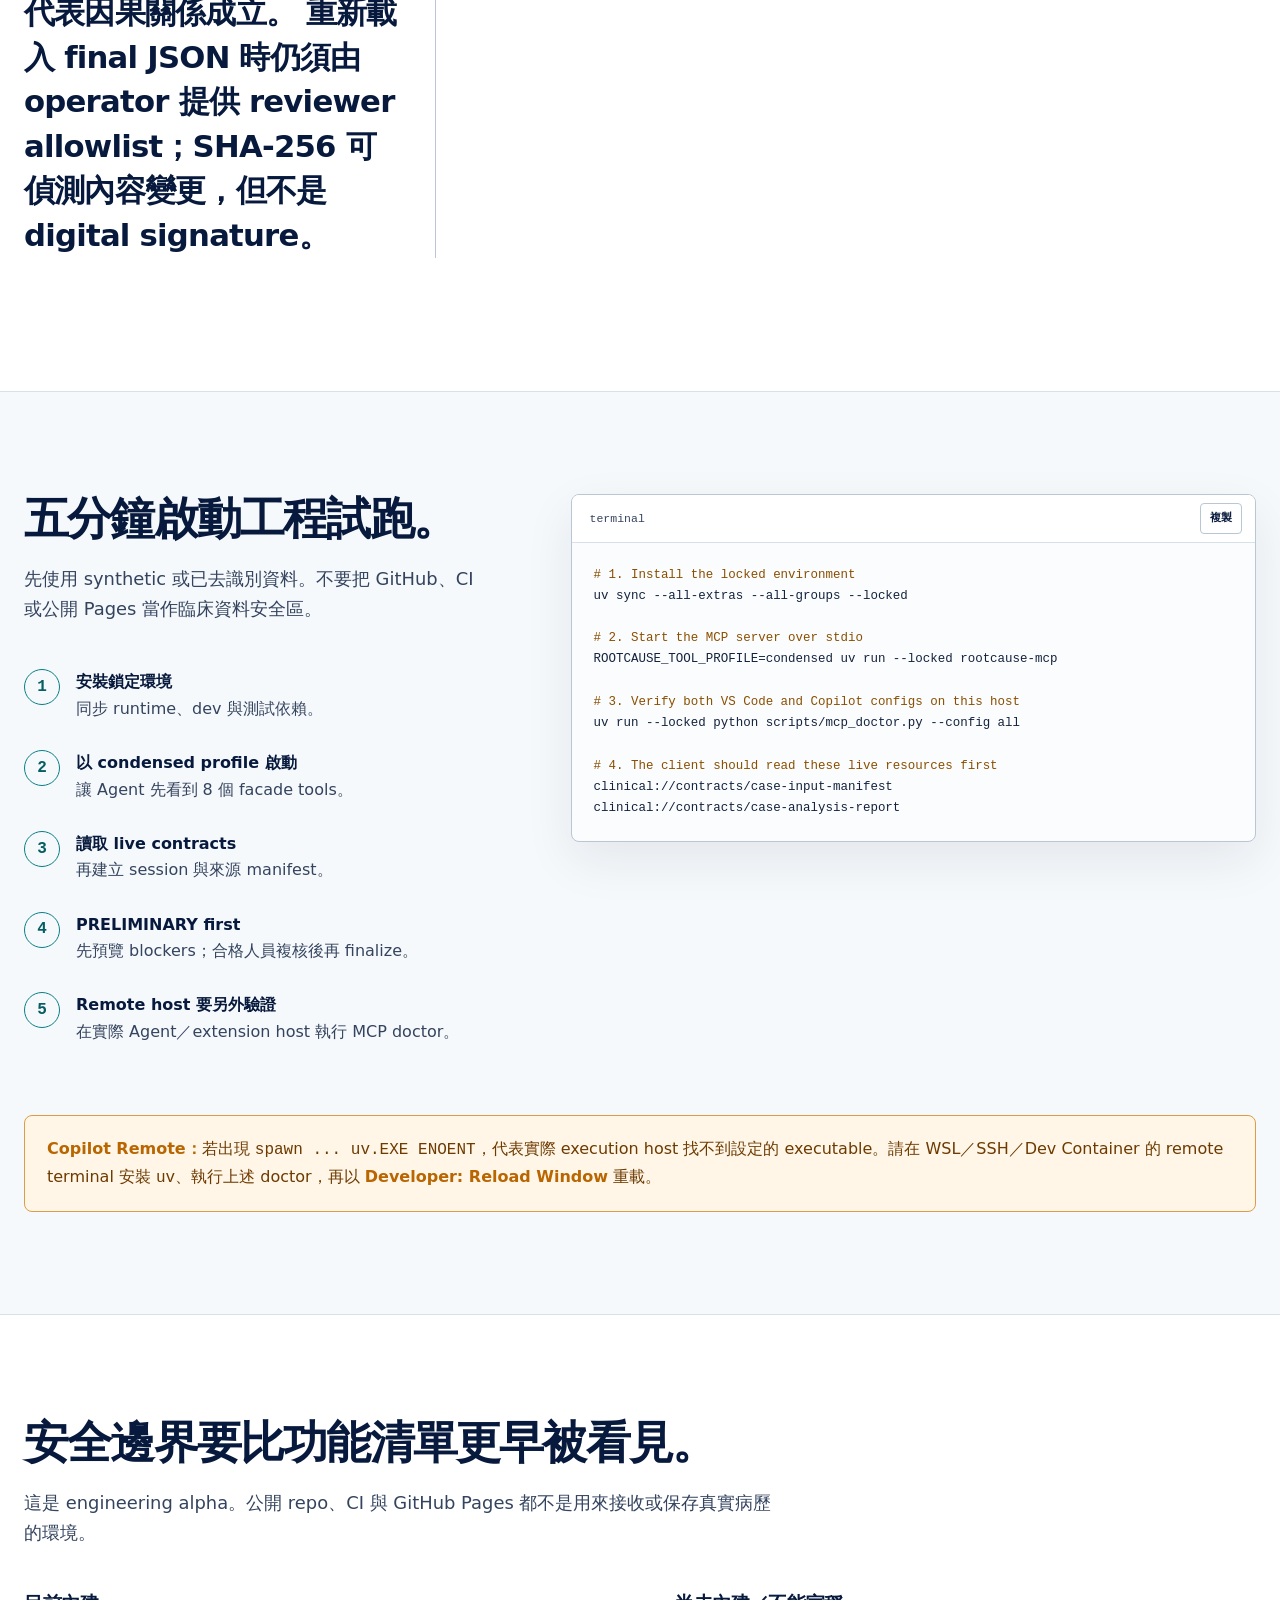
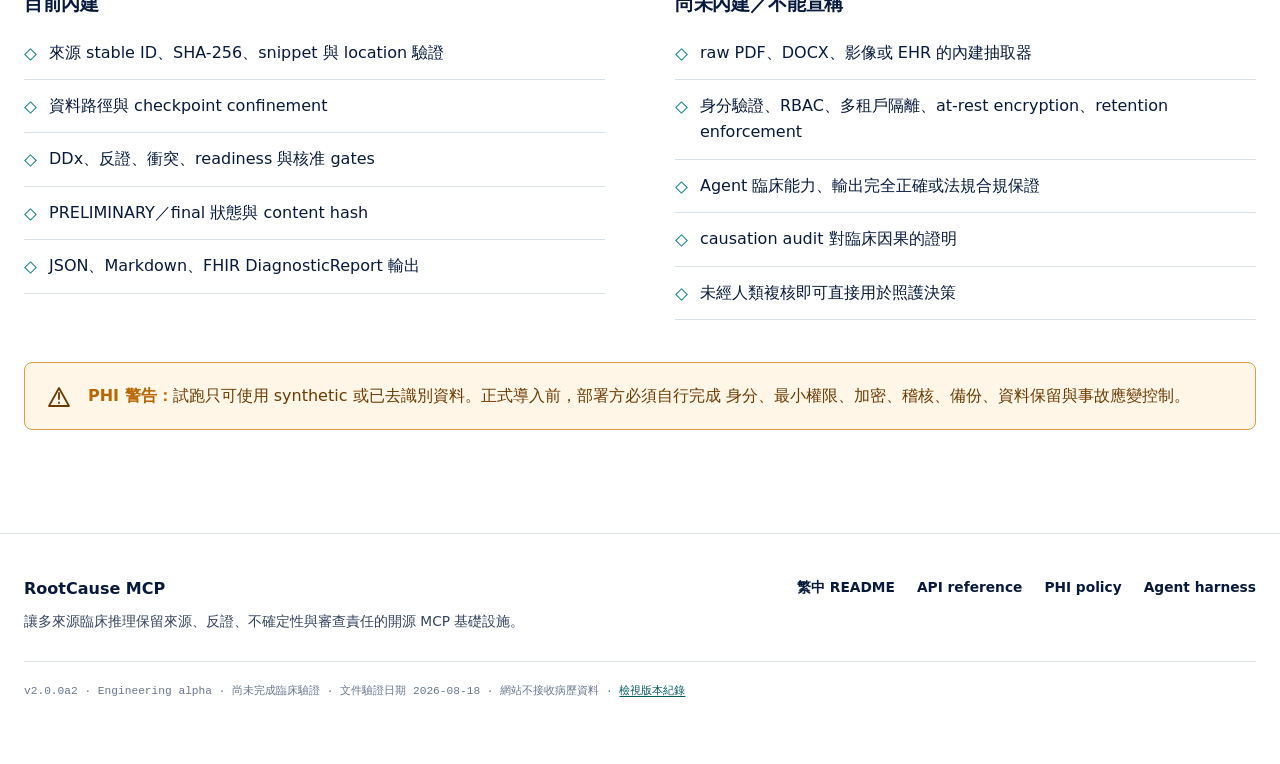
==== commit a19ed1ff: "Merge pull request #4 from u9401066/fix/copilot-remote-mcp fix(mcp): make Copilot Remote startup por" ====
--- a/website/index.html
+++ b/website/index.html
@@ -563,6 +563,7 @@
               <li><strong>以 condensed profile 啟動</strong><span>讓 Agent 先看到 8 個 facade tools。</span></li>
               <li><strong>讀取 live contracts</strong><span>再建立 session 與來源 manifest。</span></li>
               <li><strong>PRELIMINARY first</strong><span>先預覽 blockers；合格人員複核後再 finalize。</span></li>
+              <li><strong>Remote host 要另外驗證</strong><span>在實際 Agent／extension host 執行 MCP doctor。</span></li>
             </ol>
           </div>
           <div class="code-window" aria-label="安裝與啟動命令">
@@ -580,12 +581,20 @@
 uv sync --all-extras --all-groups --locked
 
 <span class="code-string"># 2. Start the MCP server over stdio</span>
-ROOTCAUSE_TOOL_PROFILE=condensed uv run rootcause-mcp
-
-<span class="code-string"># 3. The client should read these live resources first</span>
+ROOTCAUSE_TOOL_PROFILE=condensed uv run --locked rootcause-mcp
+
+<span class="code-string"># 3. Verify both VS Code and Copilot configs on this host</span>
+uv run --locked python scripts/mcp_doctor.py --config all
+
+<span class="code-string"># 4. The client should read these live resources first</span>
 clinical://contracts/case-input-manifest
 clinical://contracts/case-analysis-report</code></pre>
           </div>
+        </div>
+        <div class="container">
+          <aside class="notice notice-spaced" aria-label="Copilot Remote 啟動提醒">
+            <p><strong>Copilot Remote：</strong>若出現 <code>spawn ... uv.EXE ENOENT</code>，代表實際 execution host 找不到設定的 executable。請在 WSL／SSH／Dev Container 的 remote terminal 安裝 <code>uv</code>、執行上述 doctor，再以 <strong>Developer: Reload Window</strong> 重載。</p>
+          </aside>
         </div>
       </section>
 
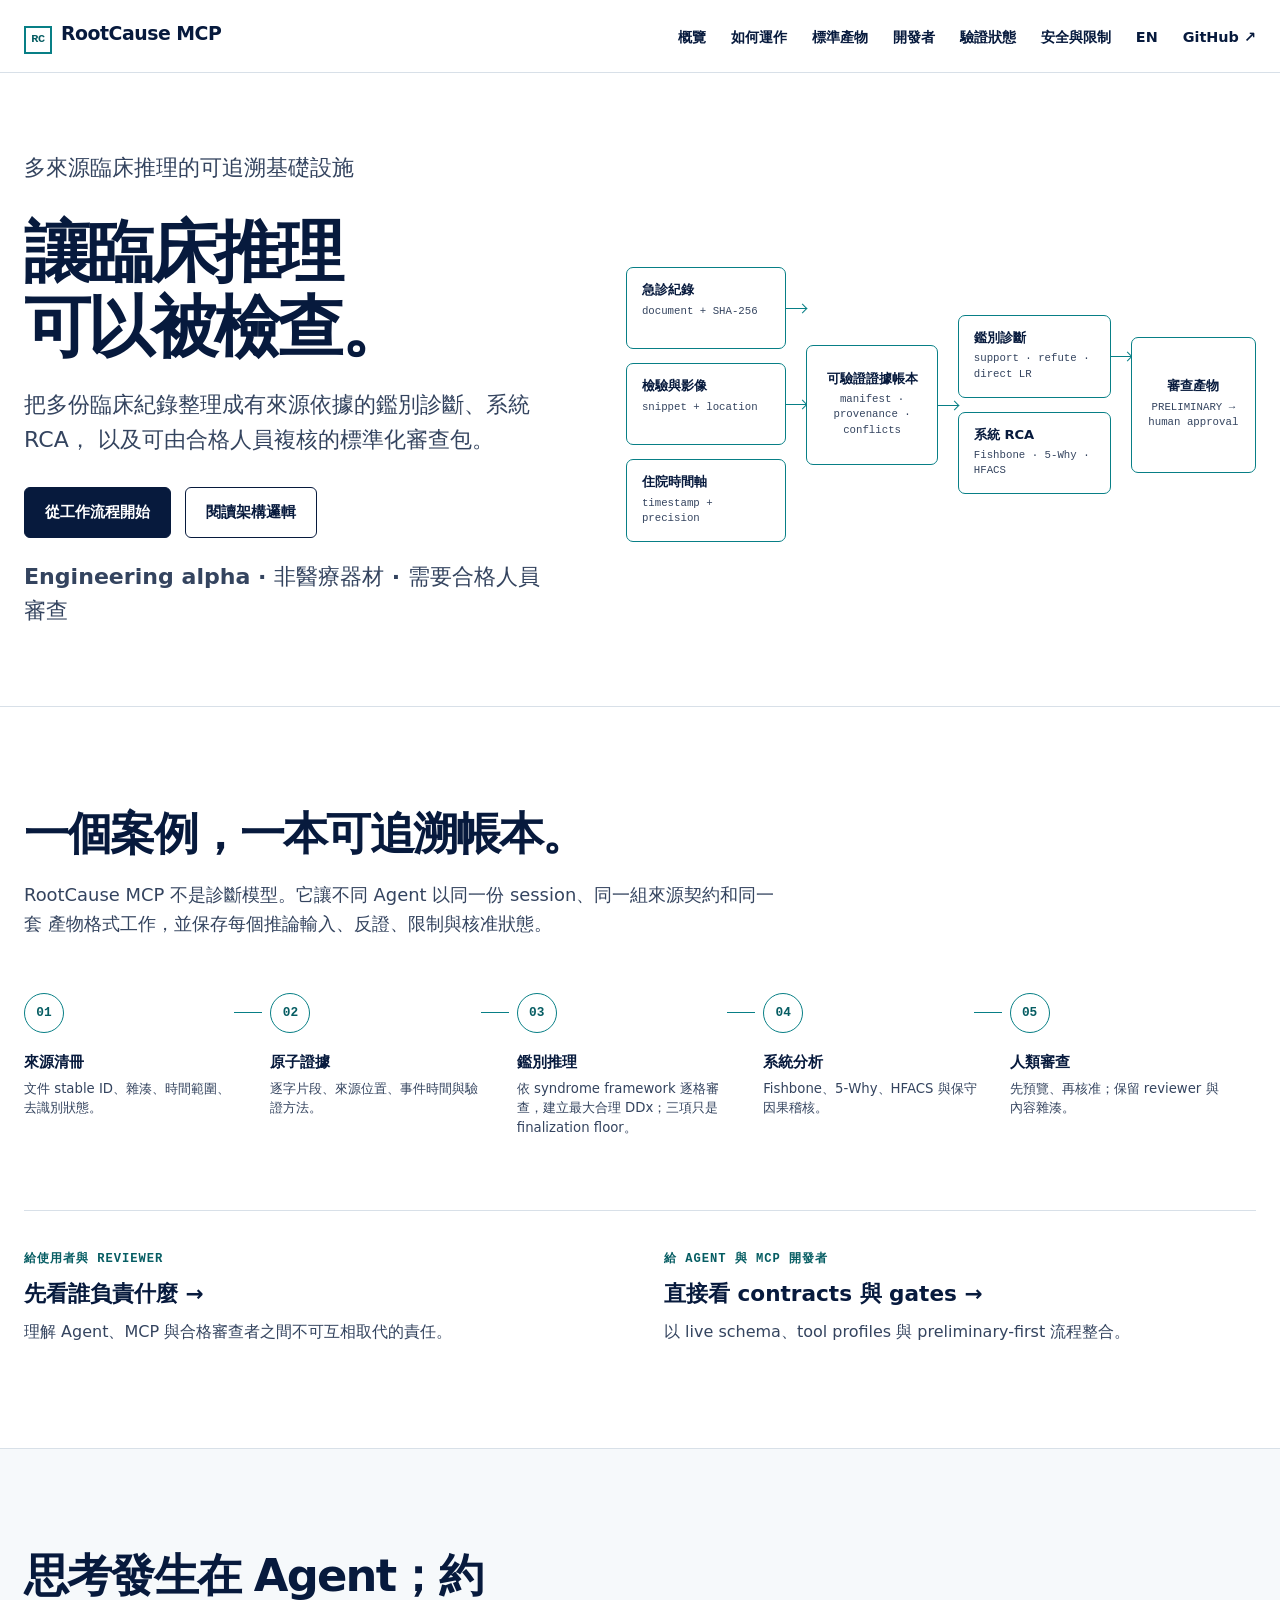
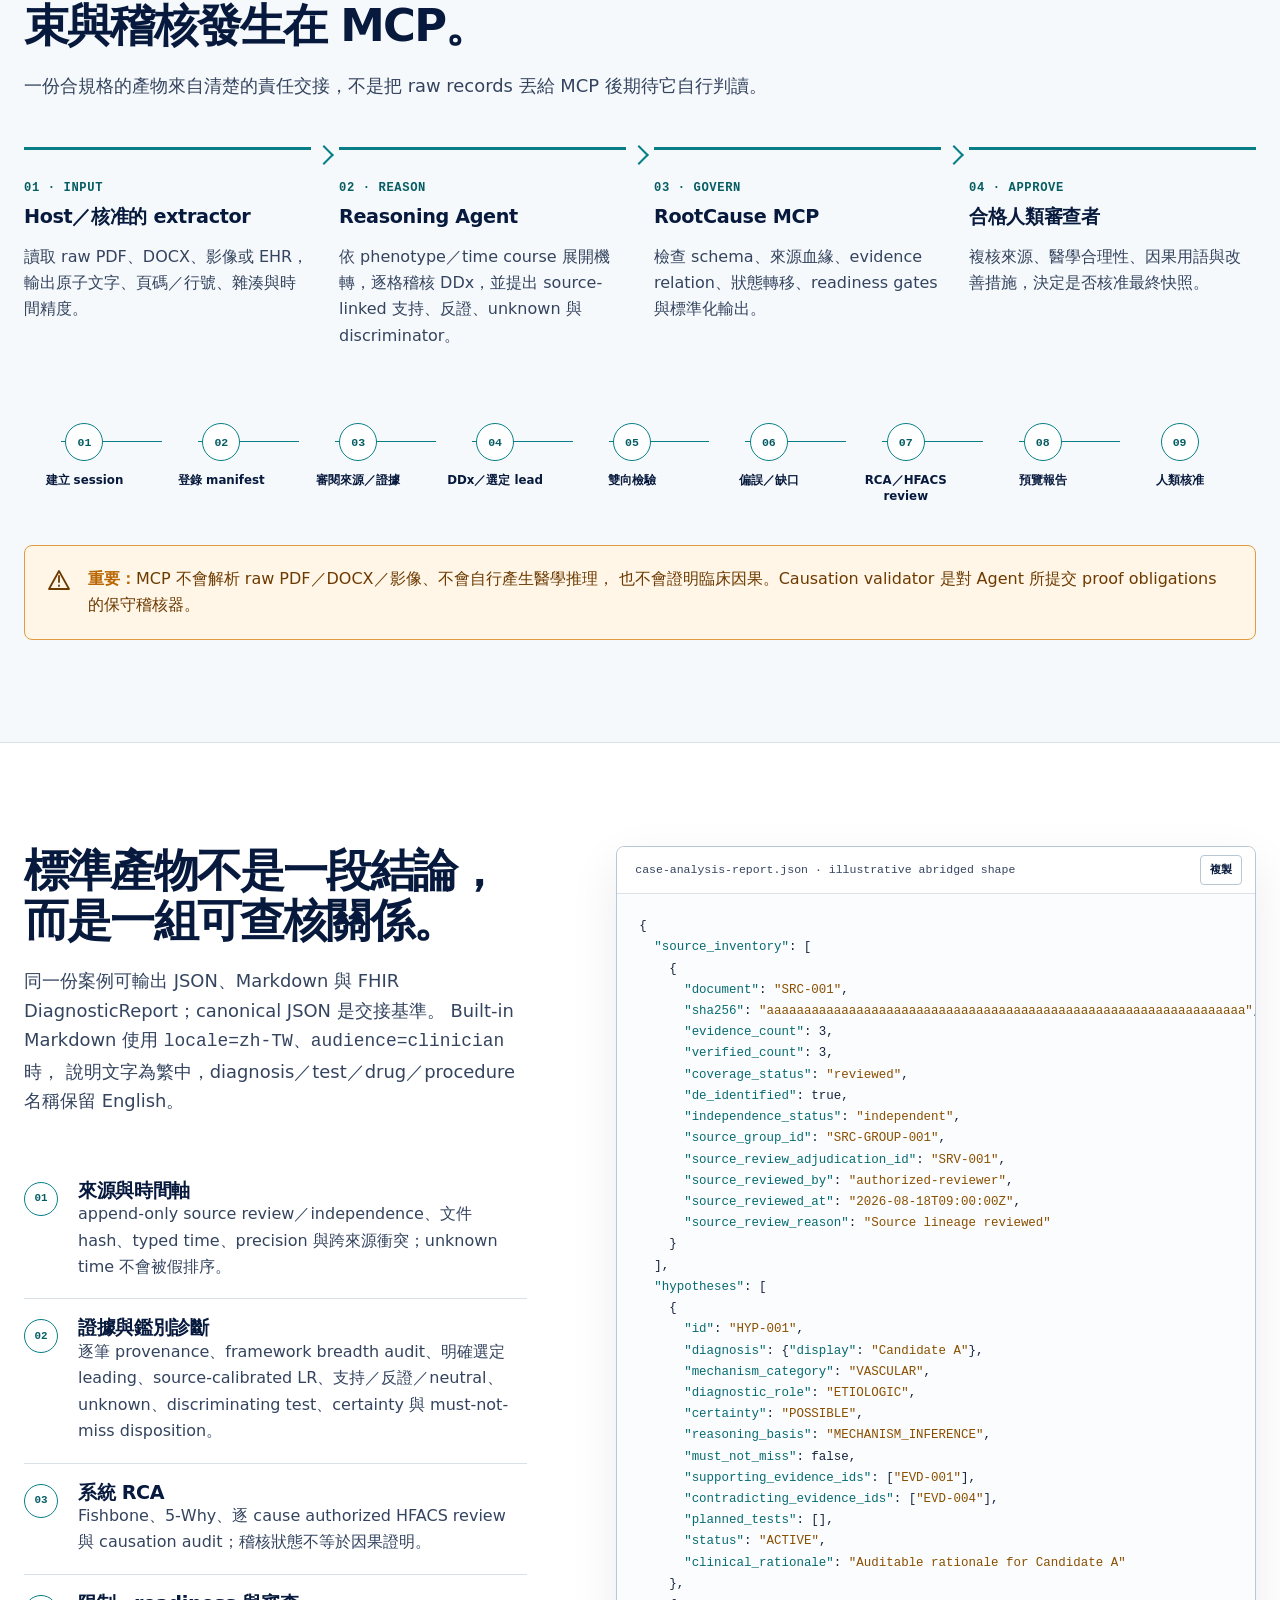
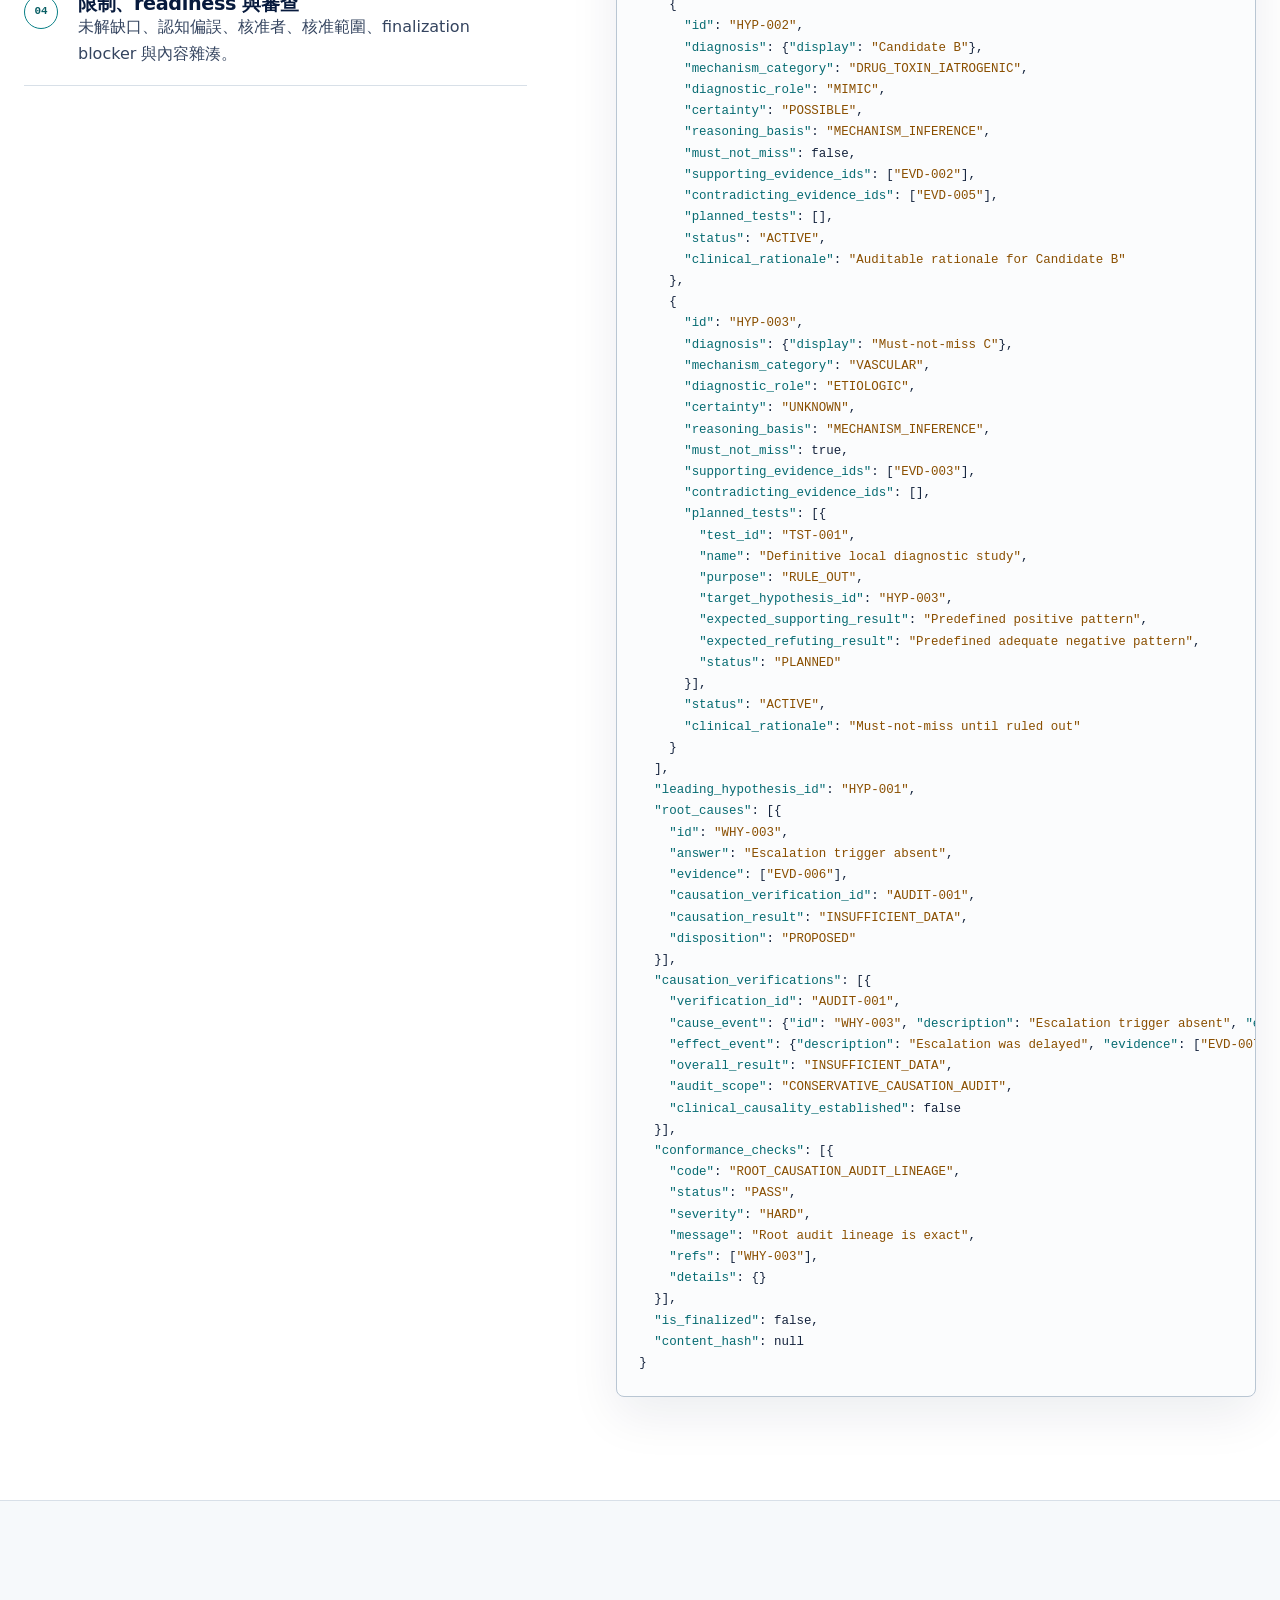
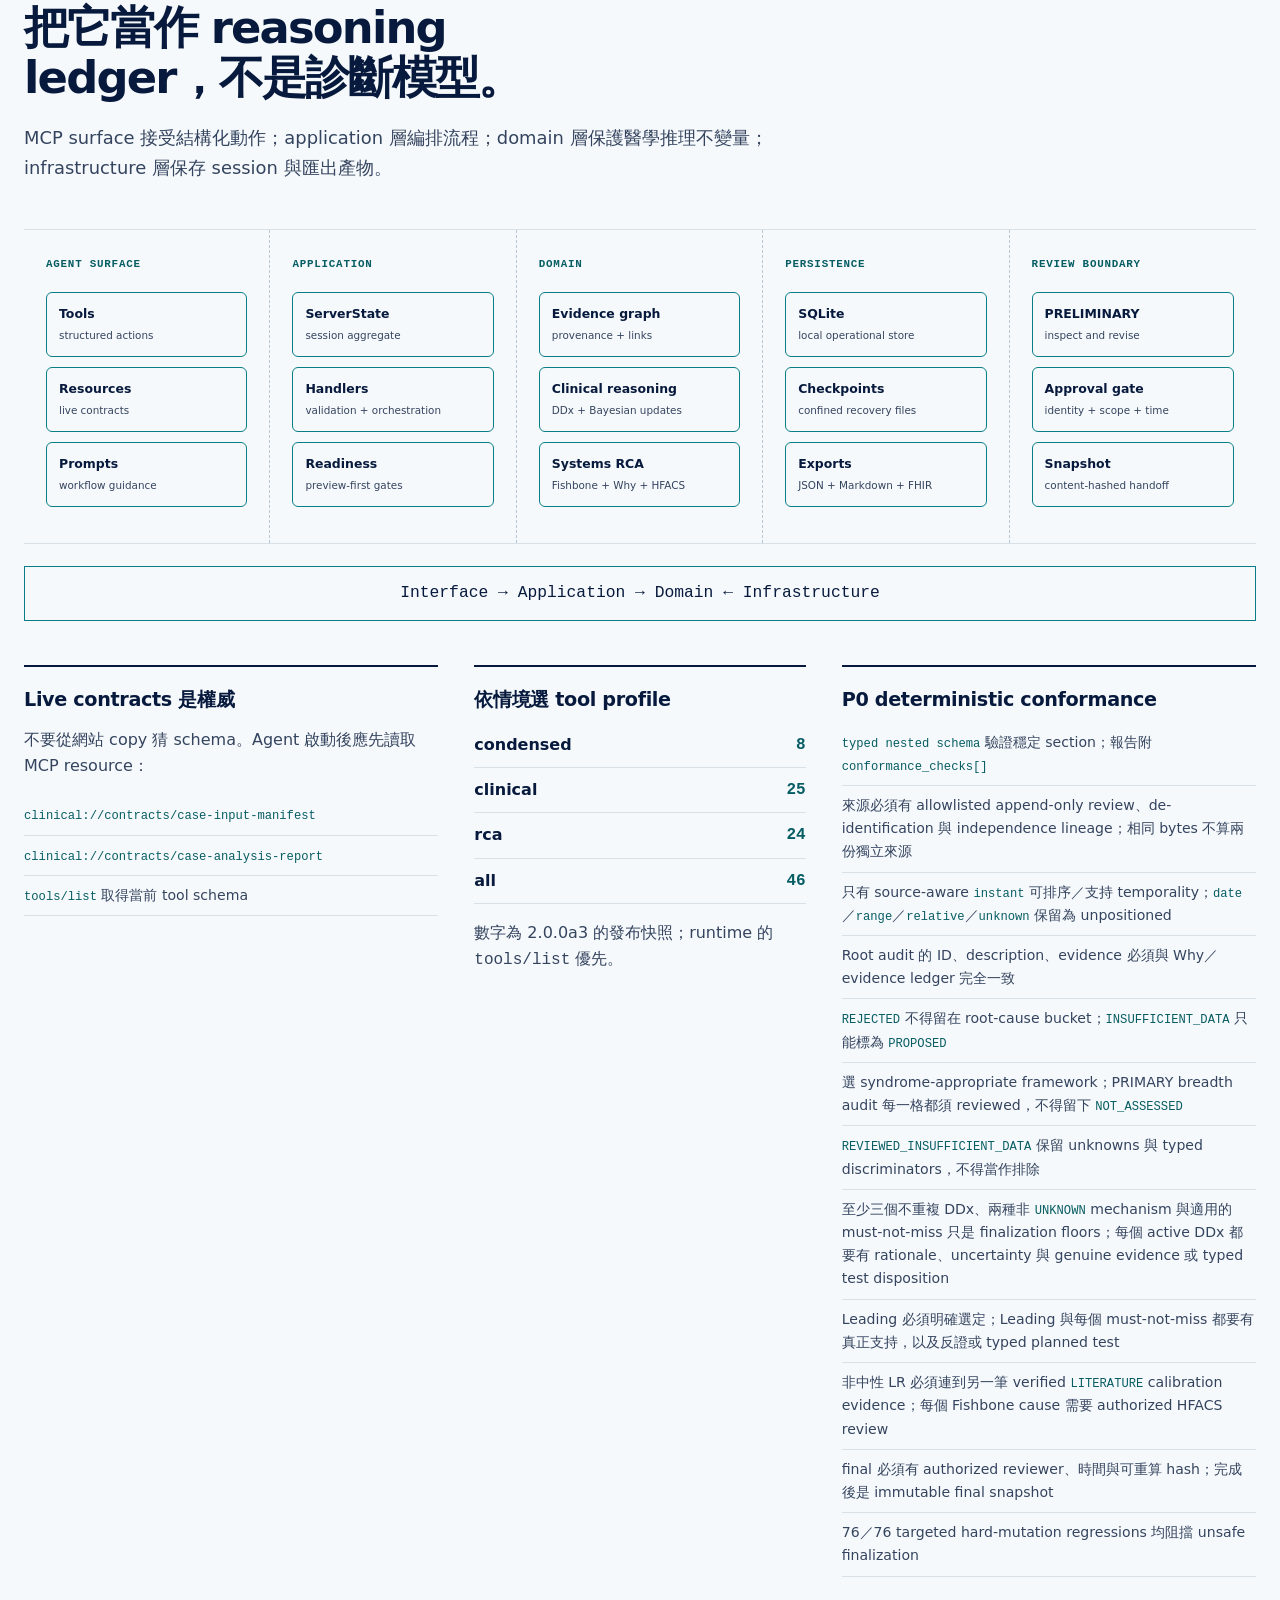
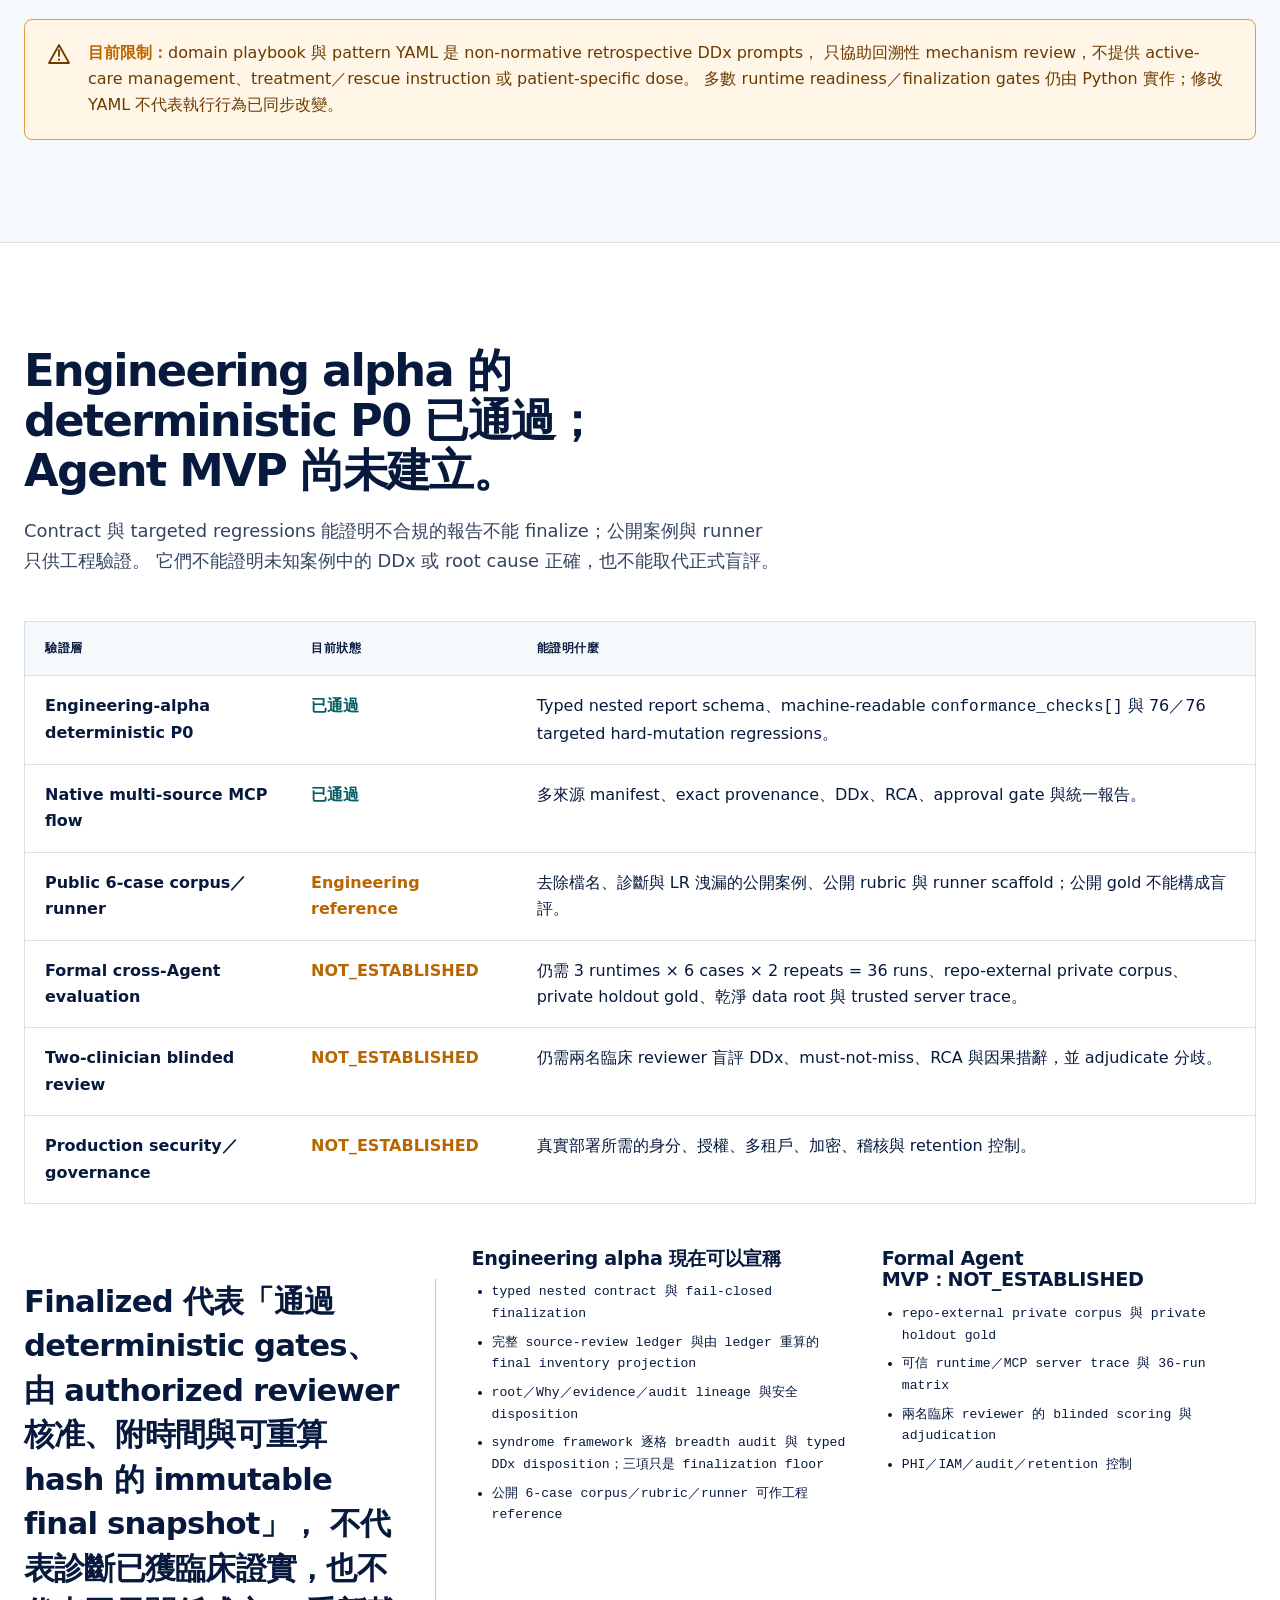
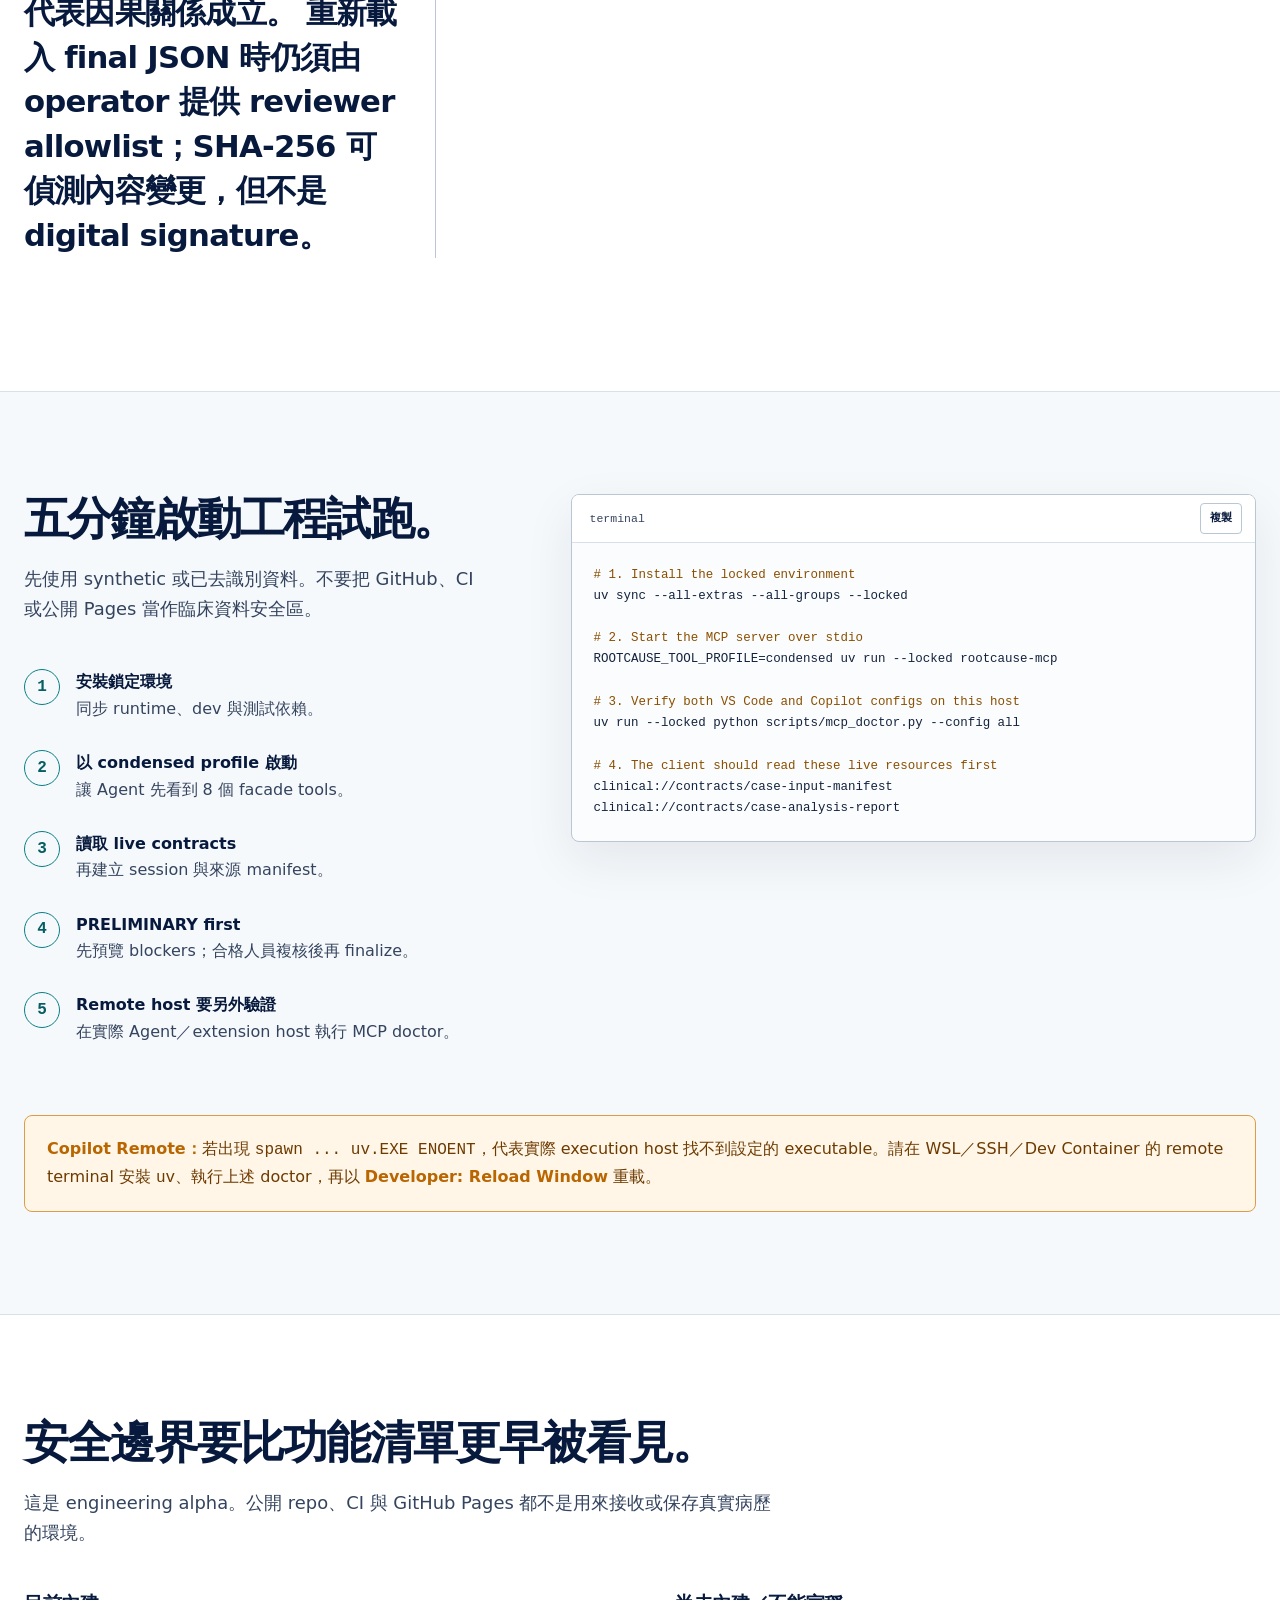
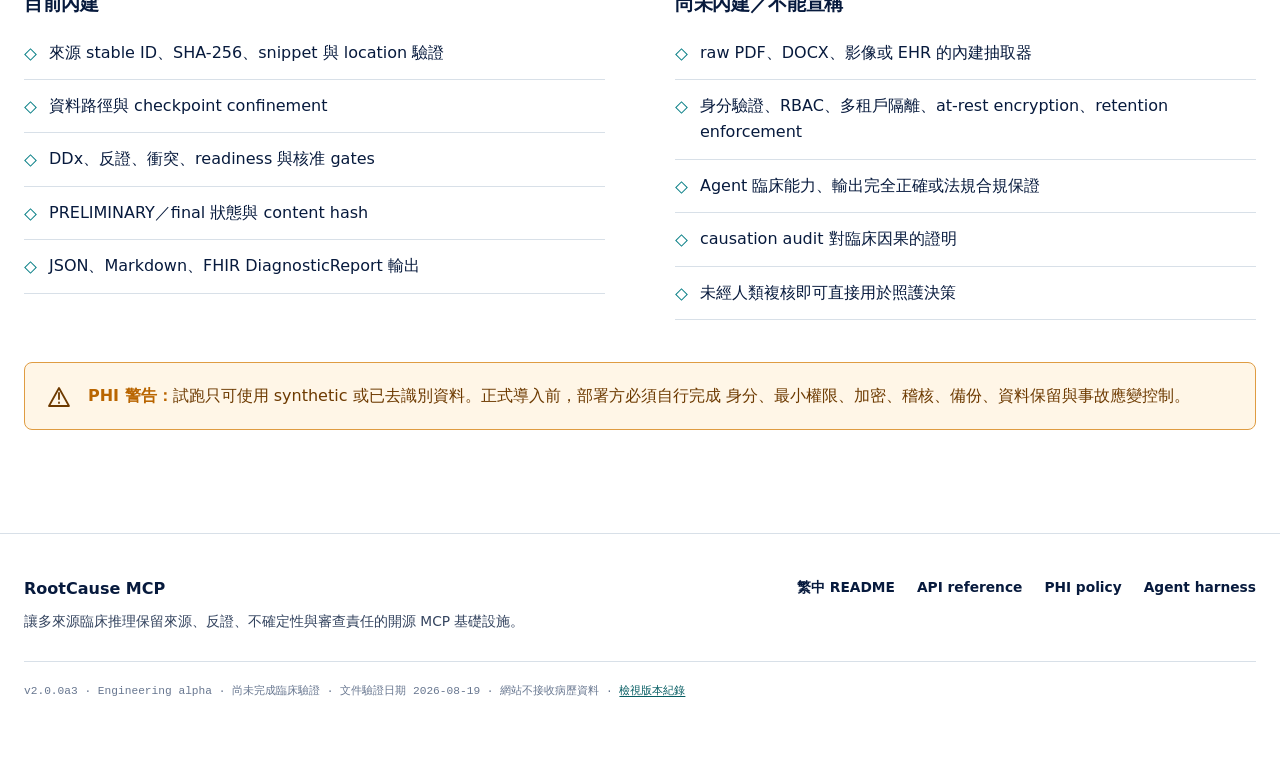
==== commit f962d450: "Merge pull request #5 from u9401066/release/2.0.0a3 release: RootCause MCP 2.0.0a3 engineering alpha" ====
--- a/website/index.html
+++ b/website/index.html
@@ -34,7 +34,7 @@
         "description": "Evidence-grounded infrastructure for multi-source clinical reasoning and systems root-cause analysis.",
         "codeRepository": "https://github.com/u9401066/rootcause-mcp",
         "programmingLanguage": "Python",
-        "softwareVersion": "2.0.0a2",
+        "softwareVersion": "2.0.0a3",
         "license": "https://github.com/u9401066/rootcause-mcp/blob/master/LICENSE"
       }
     </script>
@@ -437,7 +437,7 @@
               <div class="profile-row"><strong>clinical</strong><strong>25</strong></div>
               <div class="profile-row"><strong>rca</strong><strong>24</strong></div>
               <div class="profile-row"><strong>all</strong><strong>46</strong></div>
-              <p>數字為 2.0.0a2 的發布快照；runtime 的 <code>tools/list</code> 優先。</p>
+              <p>數字為 2.0.0a3 的發布快照；runtime 的 <code>tools/list</code> 優先。</p>
             </article>
             <article class="technical-column">
               <h3>P0 deterministic conformance</h3>
@@ -483,7 +483,7 @@
 
           <div class="validation-table-wrap">
             <table class="validation-table">
-              <caption>RootCause MCP 2.0.0a2 驗證成熟度（2026-08-18）</caption>
+              <caption>RootCause MCP 2.0.0a3 驗證成熟度（2026-08-19）</caption>
               <thead>
                 <tr><th scope="col">驗證層</th><th scope="col">目前狀態</th><th scope="col">能證明什麼</th></tr>
               </thead>
@@ -656,7 +656,7 @@
           </nav>
         </div>
         <p class="meta-line">
-          v2.0.0a2 · Engineering alpha · 尚未完成臨床驗證 · 文件驗證日期 2026-08-18 ·
+          v2.0.0a3 · Engineering alpha · 尚未完成臨床驗證 · 文件驗證日期 2026-08-19 ·
           網站不接收病歷資料 ·
           <a href="https://github.com/u9401066/rootcause-mcp/commits/master">檢視版本紀錄</a>
         </p>
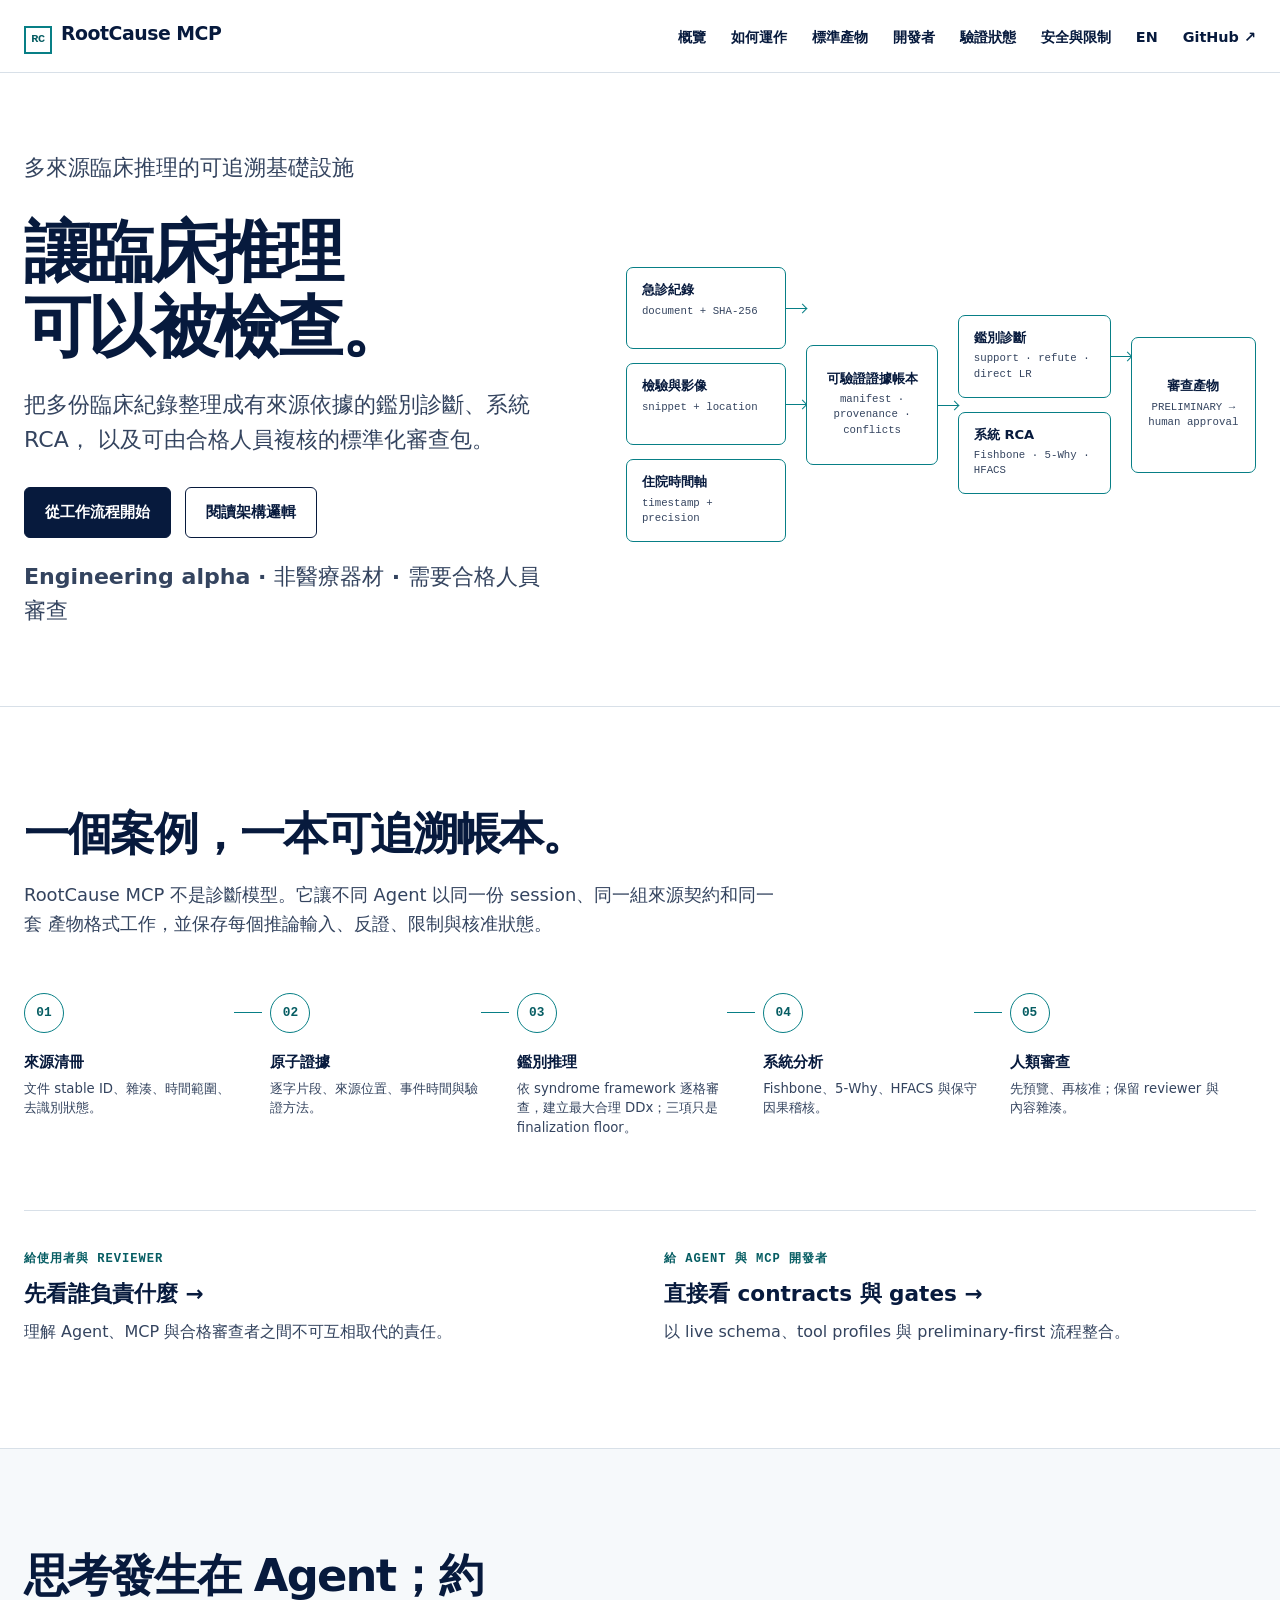
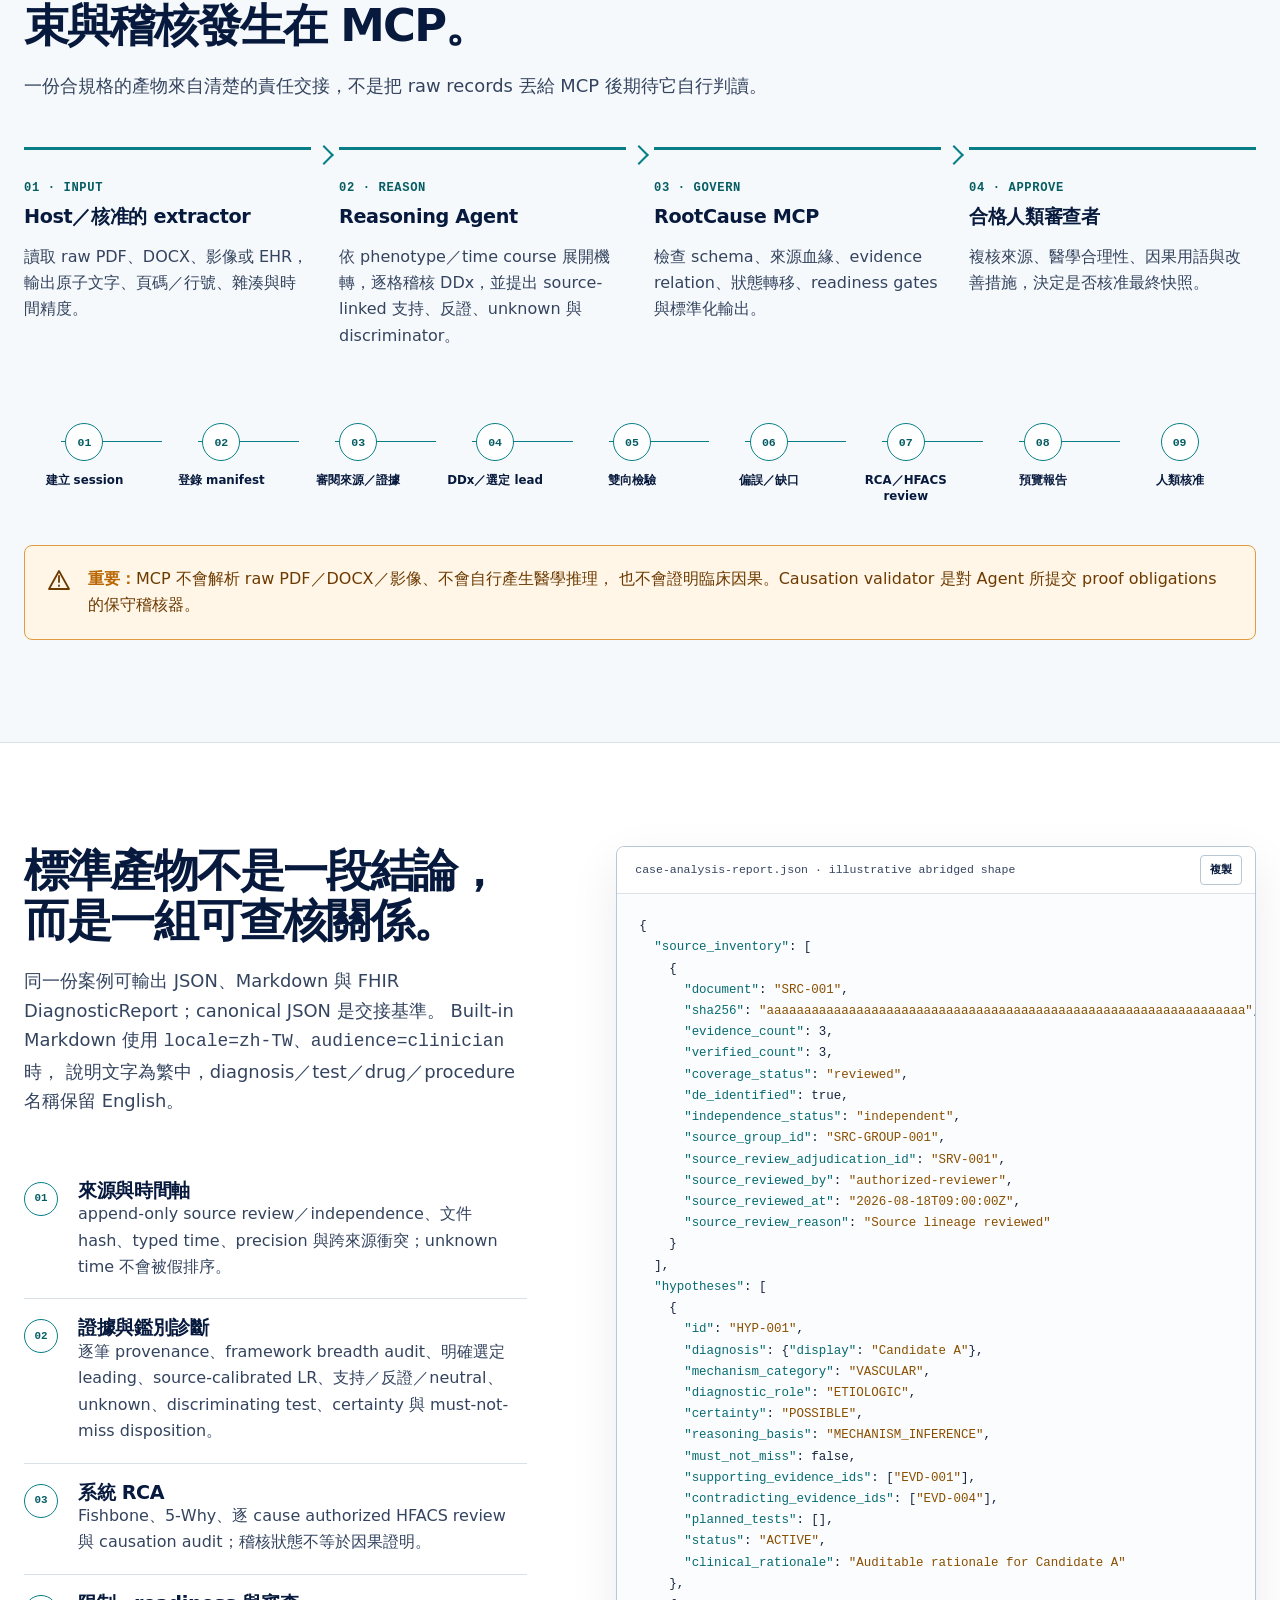
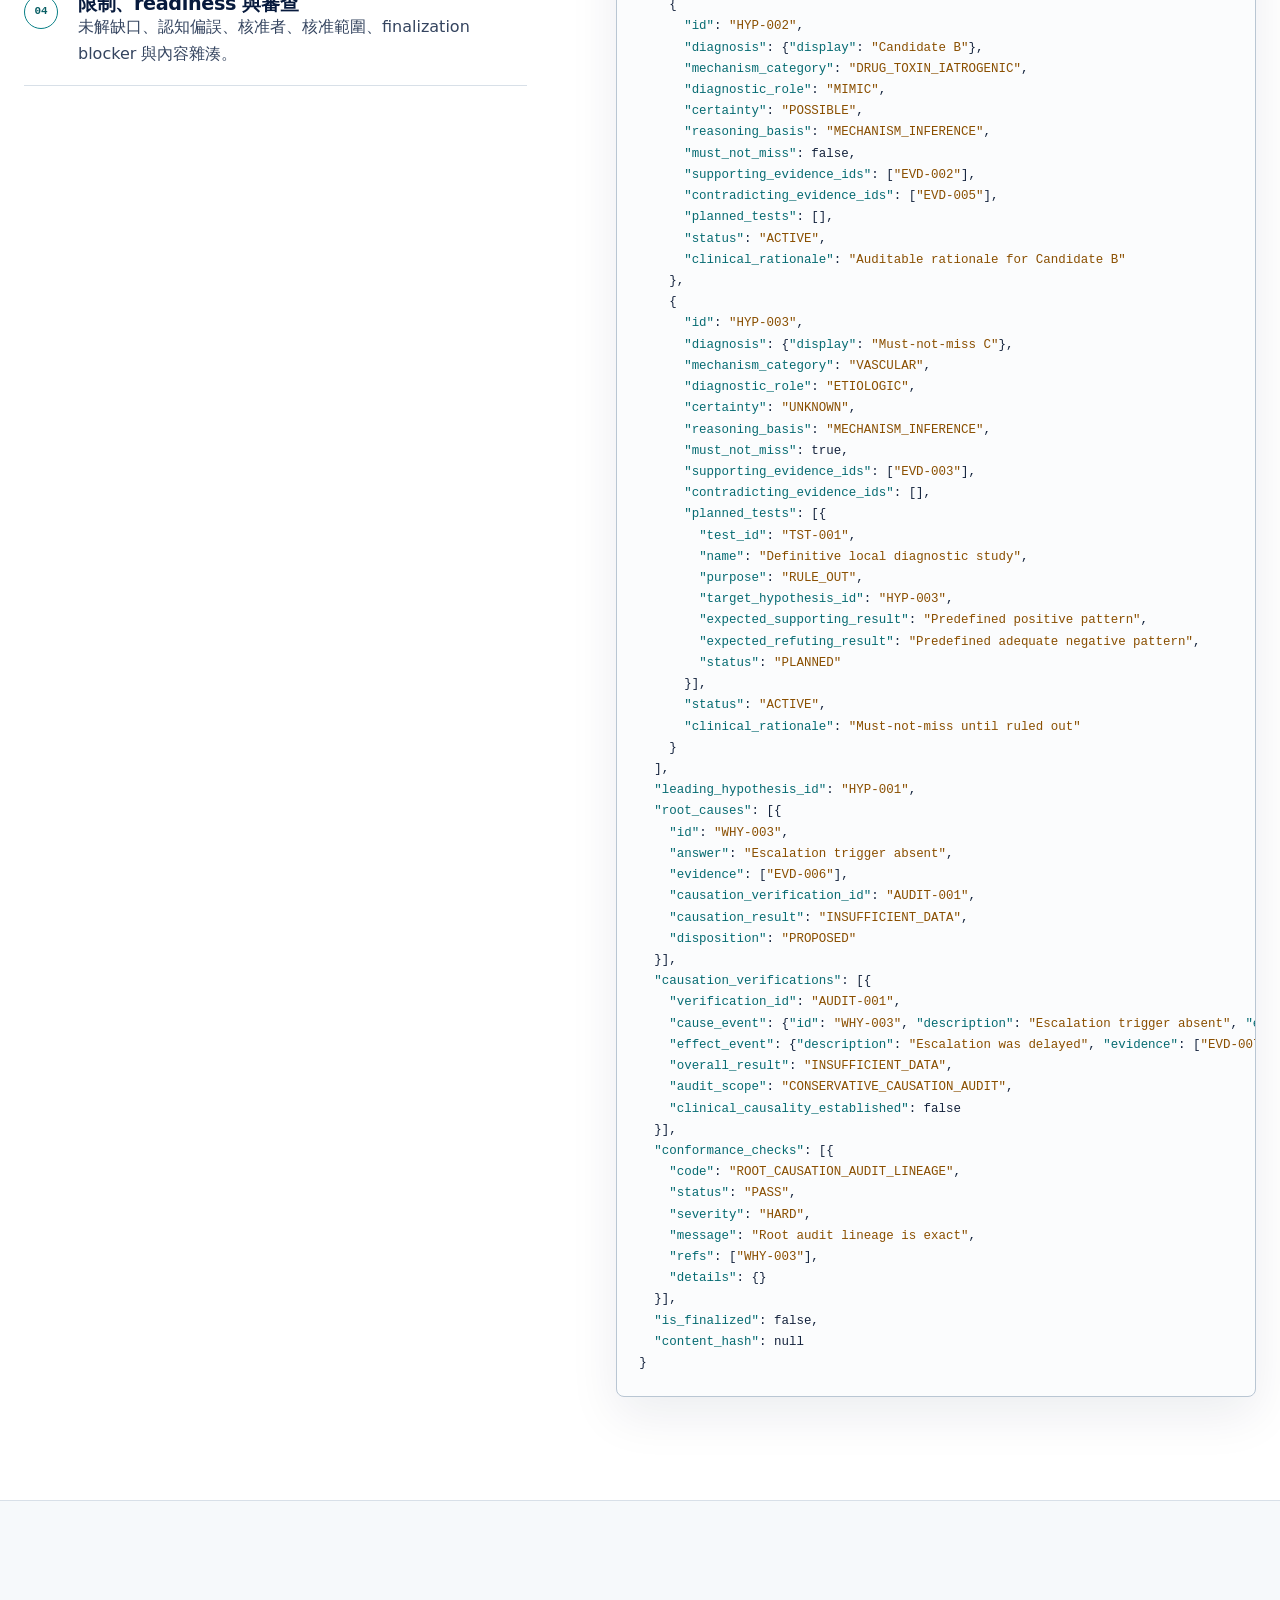
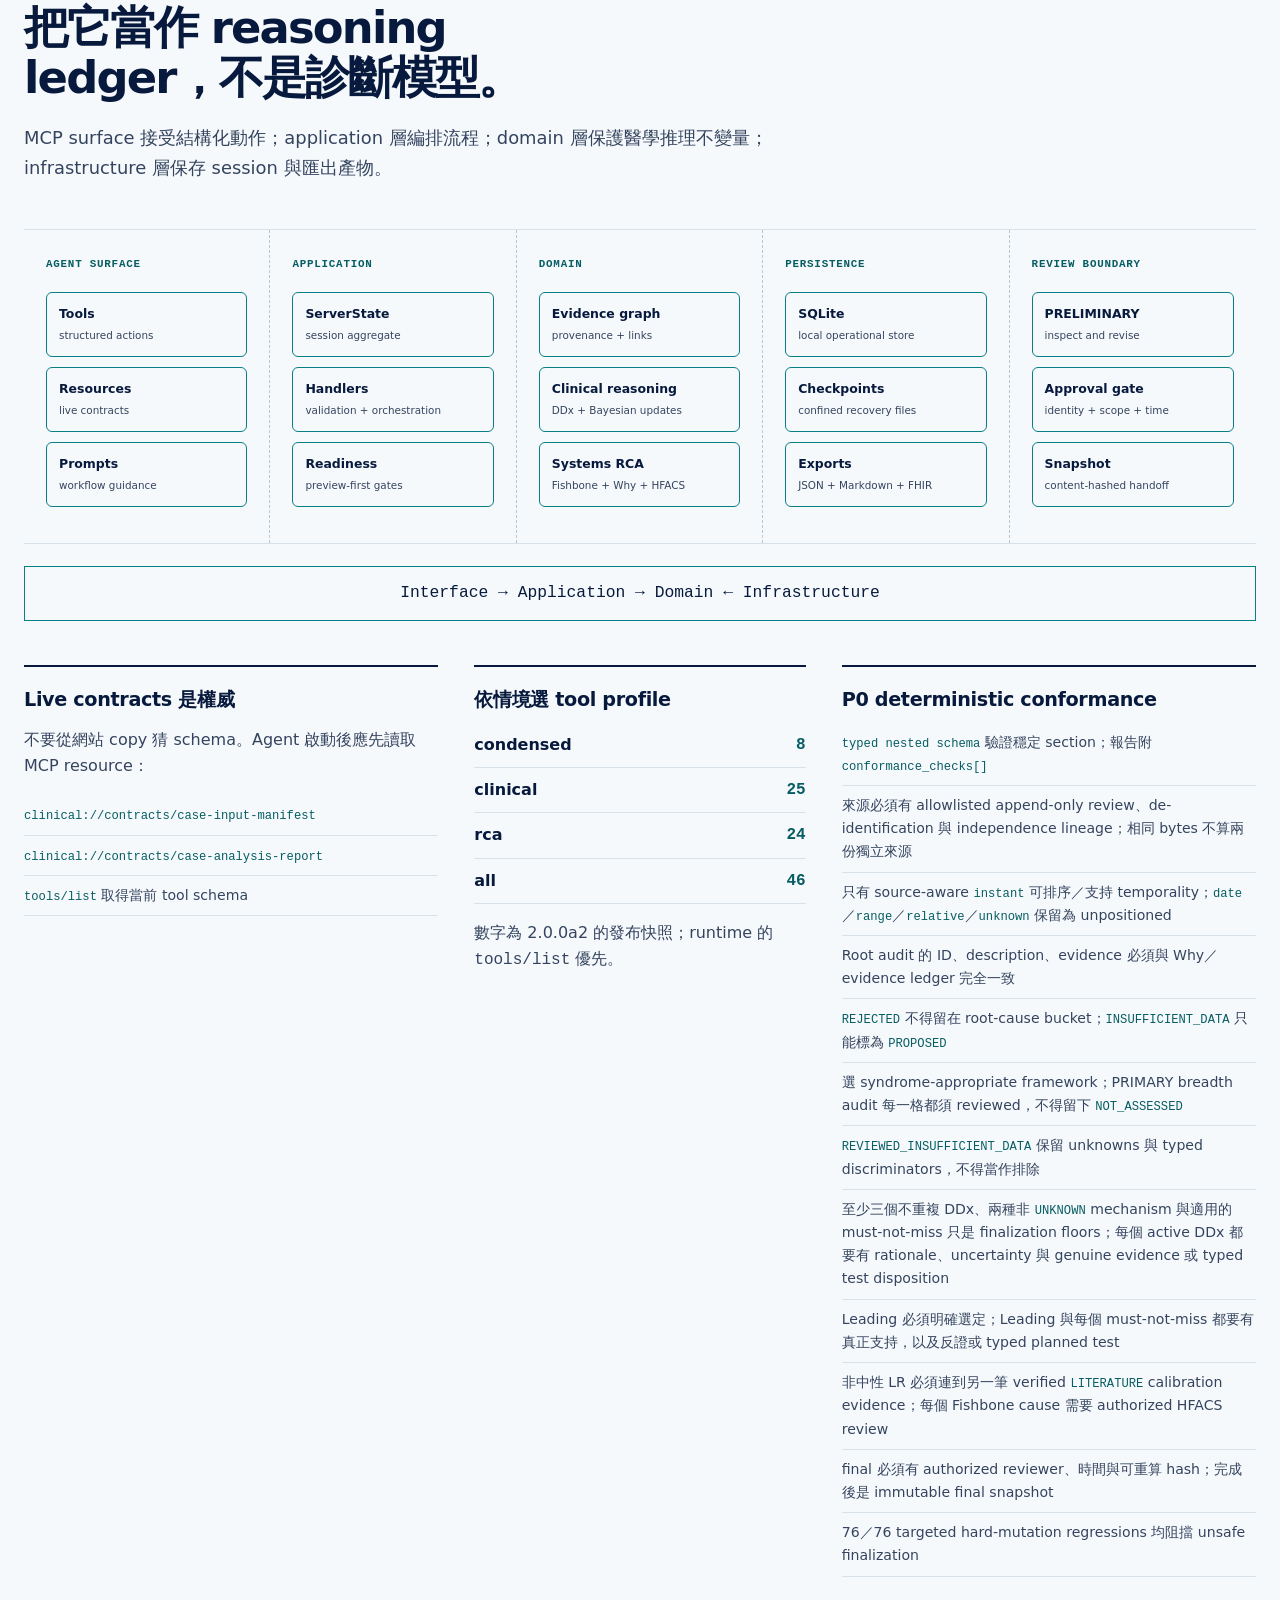
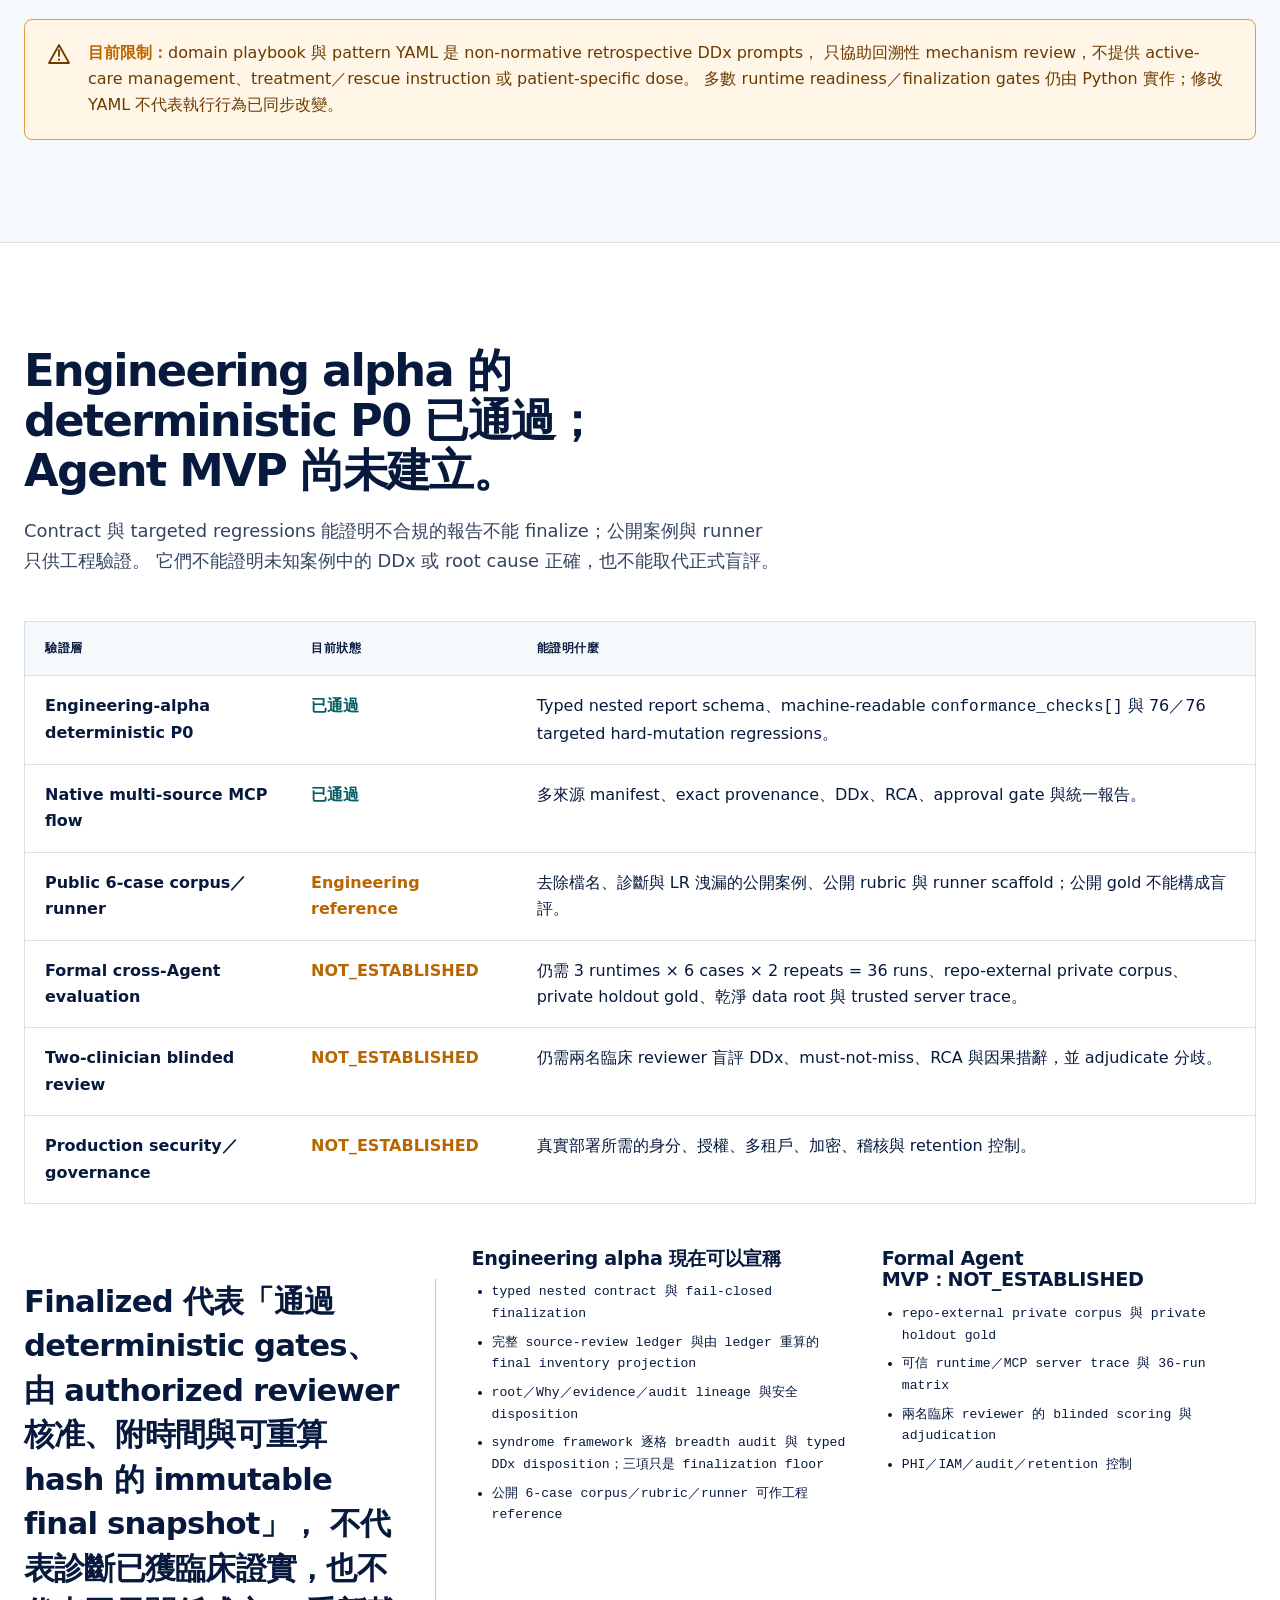
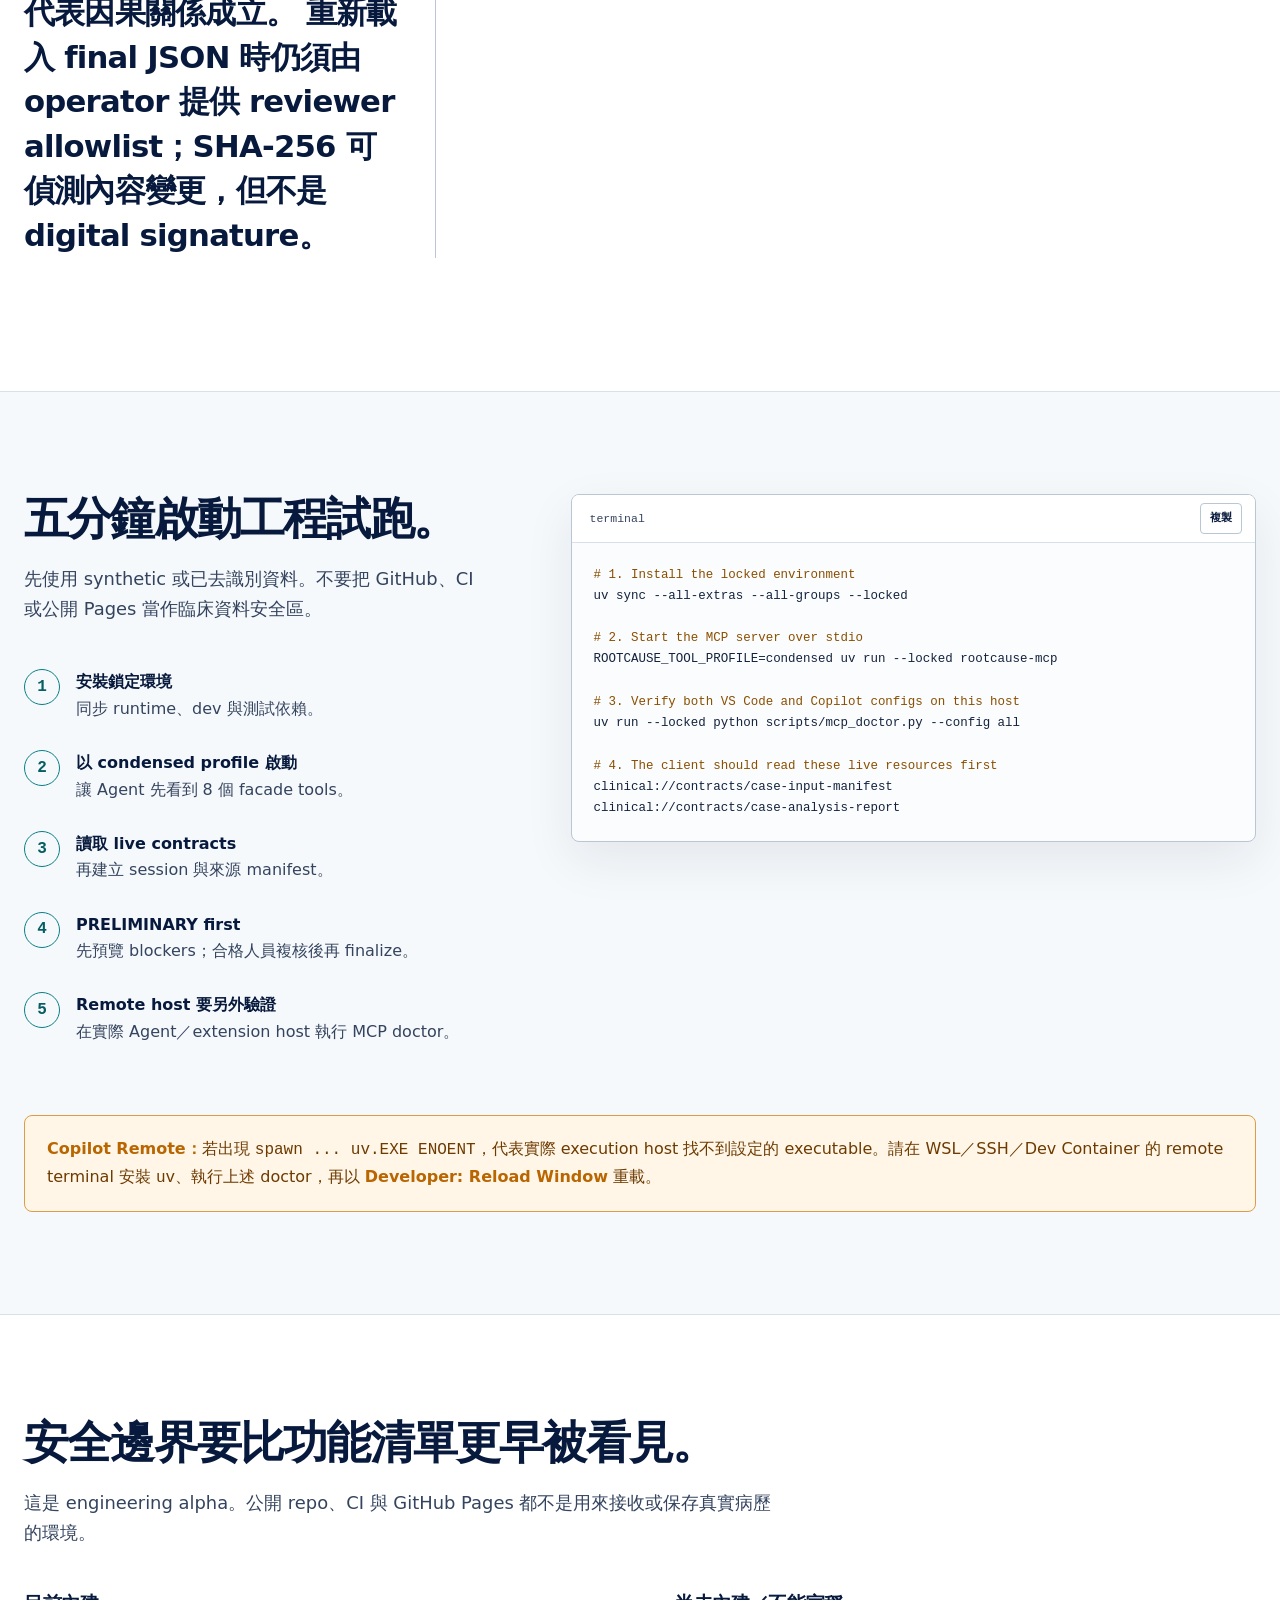
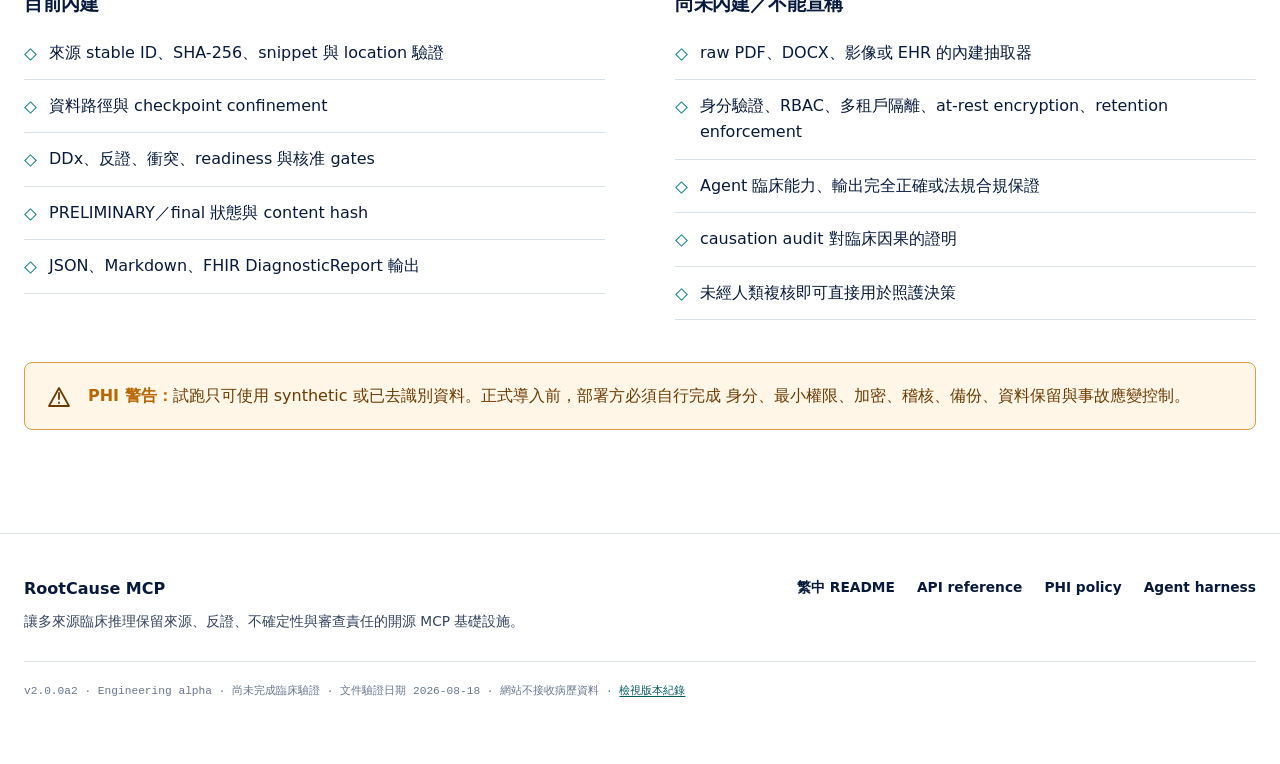
==== commit 0cfc11cd: "docs: add Copilot Remote startup guidance" ====
--- a/website/index.html
+++ b/website/index.html
@@ -34,7 +34,7 @@
         "description": "Evidence-grounded infrastructure for multi-source clinical reasoning and systems root-cause analysis.",
         "codeRepository": "https://github.com/u9401066/rootcause-mcp",
         "programmingLanguage": "Python",
-        "softwareVersion": "2.0.0a3",
+        "softwareVersion": "2.0.0a2",
         "license": "https://github.com/u9401066/rootcause-mcp/blob/master/LICENSE"
       }
     </script>
@@ -437,7 +437,7 @@
               <div class="profile-row"><strong>clinical</strong><strong>25</strong></div>
               <div class="profile-row"><strong>rca</strong><strong>24</strong></div>
               <div class="profile-row"><strong>all</strong><strong>46</strong></div>
-              <p>數字為 2.0.0a3 的發布快照；runtime 的 <code>tools/list</code> 優先。</p>
+              <p>數字為 2.0.0a2 的發布快照；runtime 的 <code>tools/list</code> 優先。</p>
             </article>
             <article class="technical-column">
               <h3>P0 deterministic conformance</h3>
@@ -483,7 +483,7 @@
 
           <div class="validation-table-wrap">
             <table class="validation-table">
-              <caption>RootCause MCP 2.0.0a3 驗證成熟度（2026-08-19）</caption>
+              <caption>RootCause MCP 2.0.0a2 驗證成熟度（2026-08-18）</caption>
               <thead>
                 <tr><th scope="col">驗證層</th><th scope="col">目前狀態</th><th scope="col">能證明什麼</th></tr>
               </thead>
@@ -656,7 +656,7 @@
           </nav>
         </div>
         <p class="meta-line">
-          v2.0.0a3 · Engineering alpha · 尚未完成臨床驗證 · 文件驗證日期 2026-08-19 ·
+          v2.0.0a2 · Engineering alpha · 尚未完成臨床驗證 · 文件驗證日期 2026-08-18 ·
           網站不接收病歷資料 ·
           <a href="https://github.com/u9401066/rootcause-mcp/commits/master">檢視版本紀錄</a>
         </p>
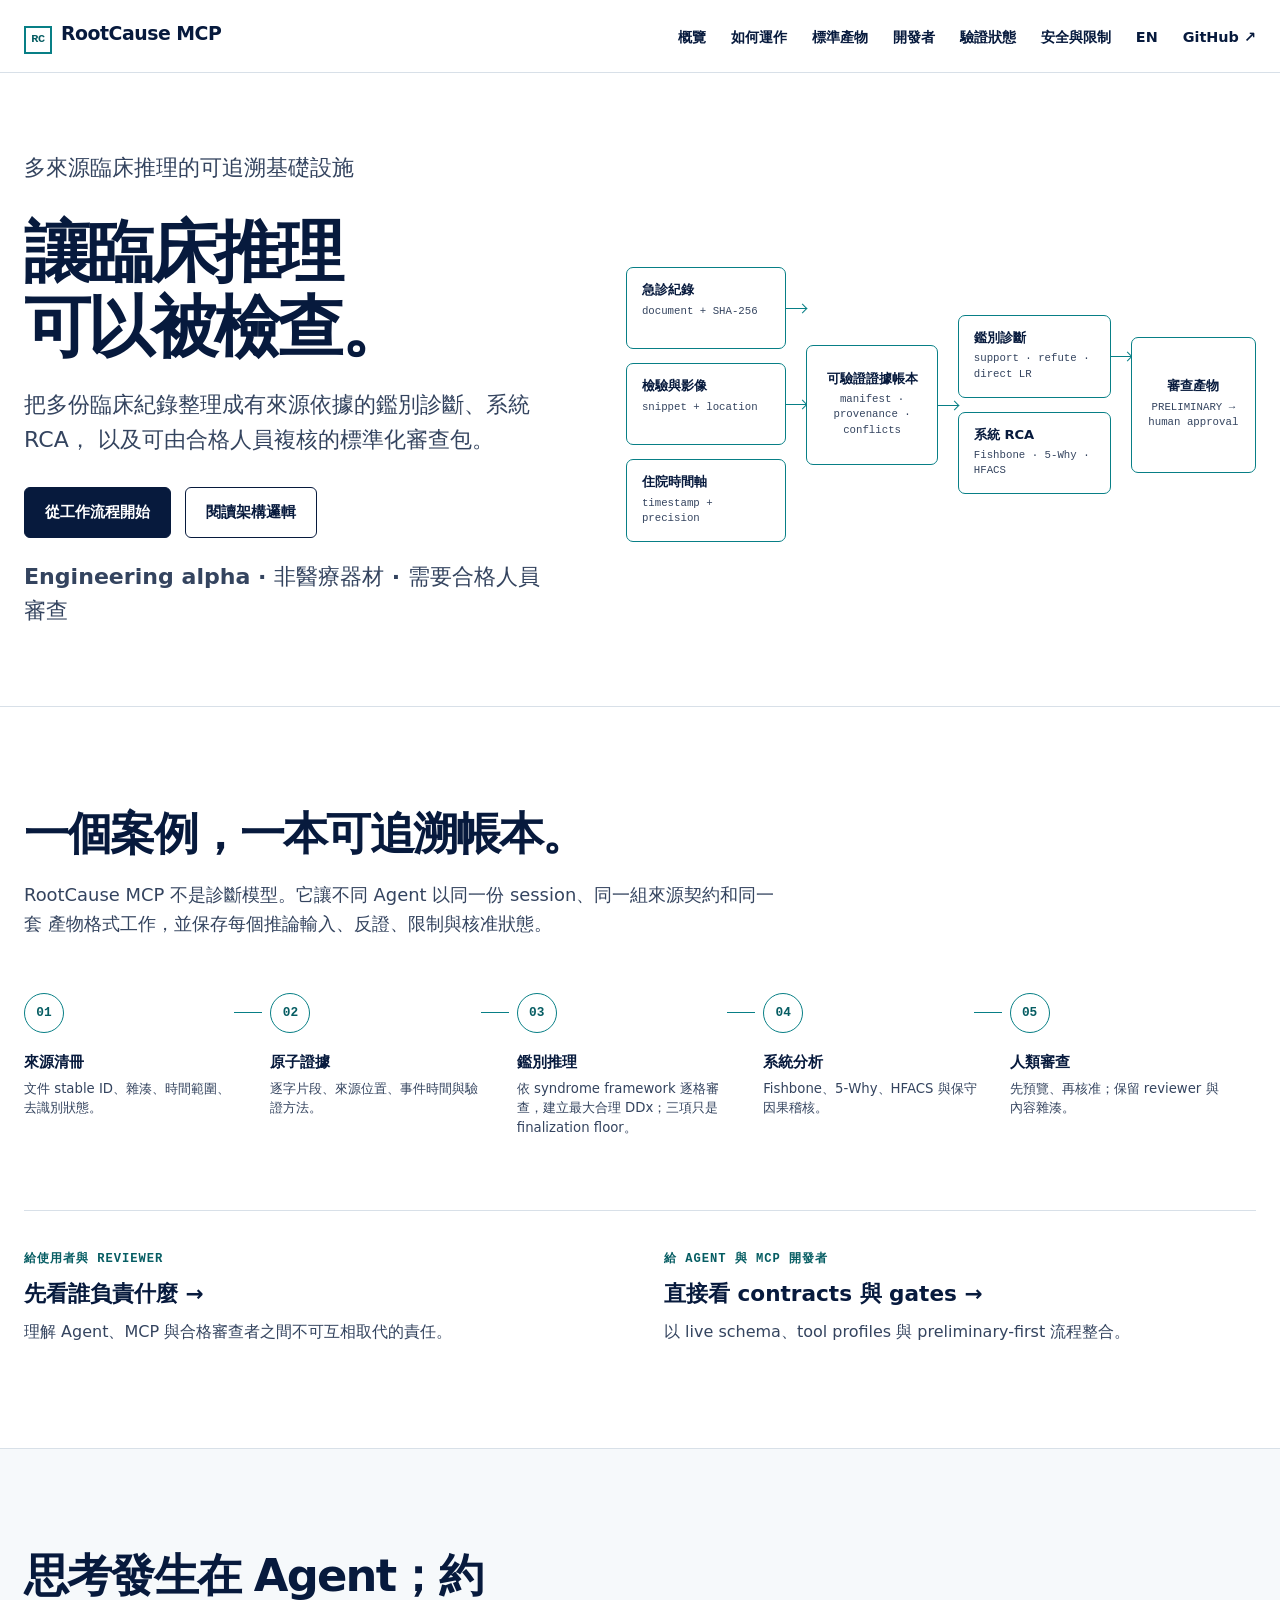
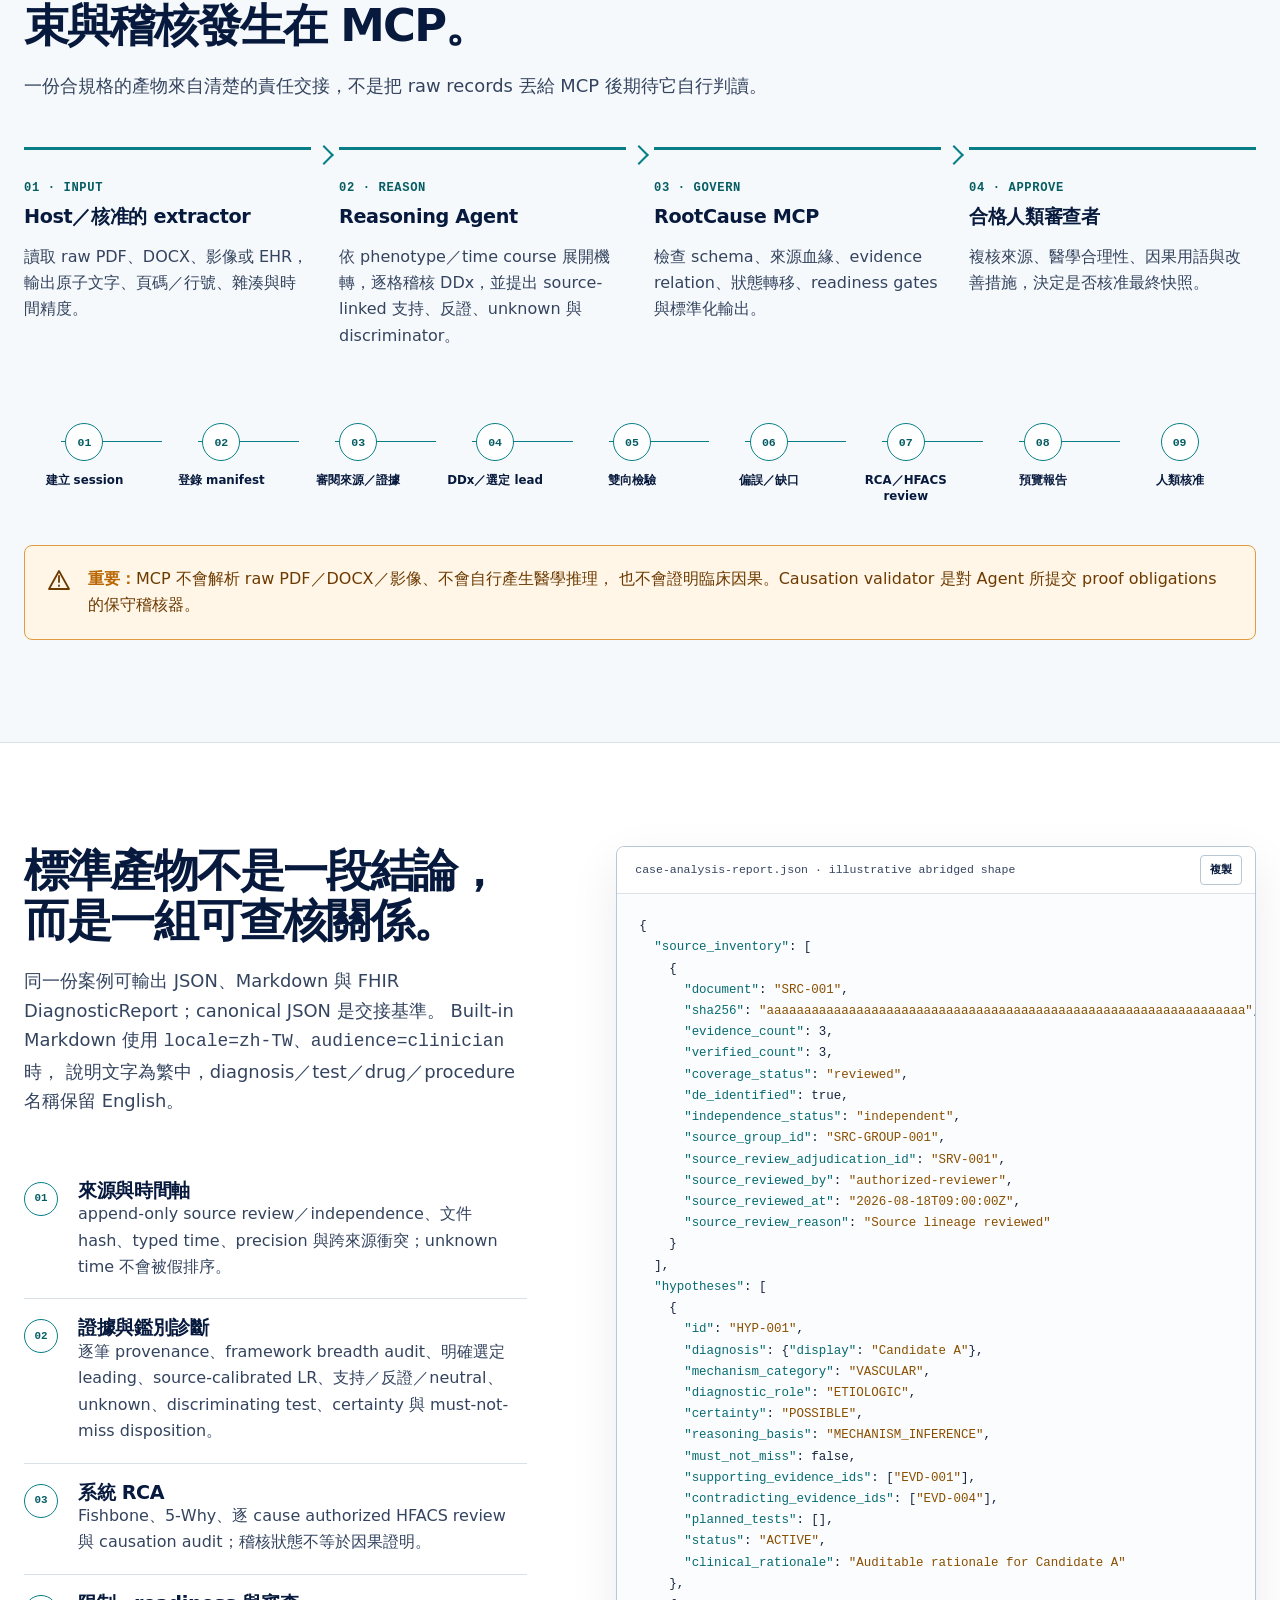
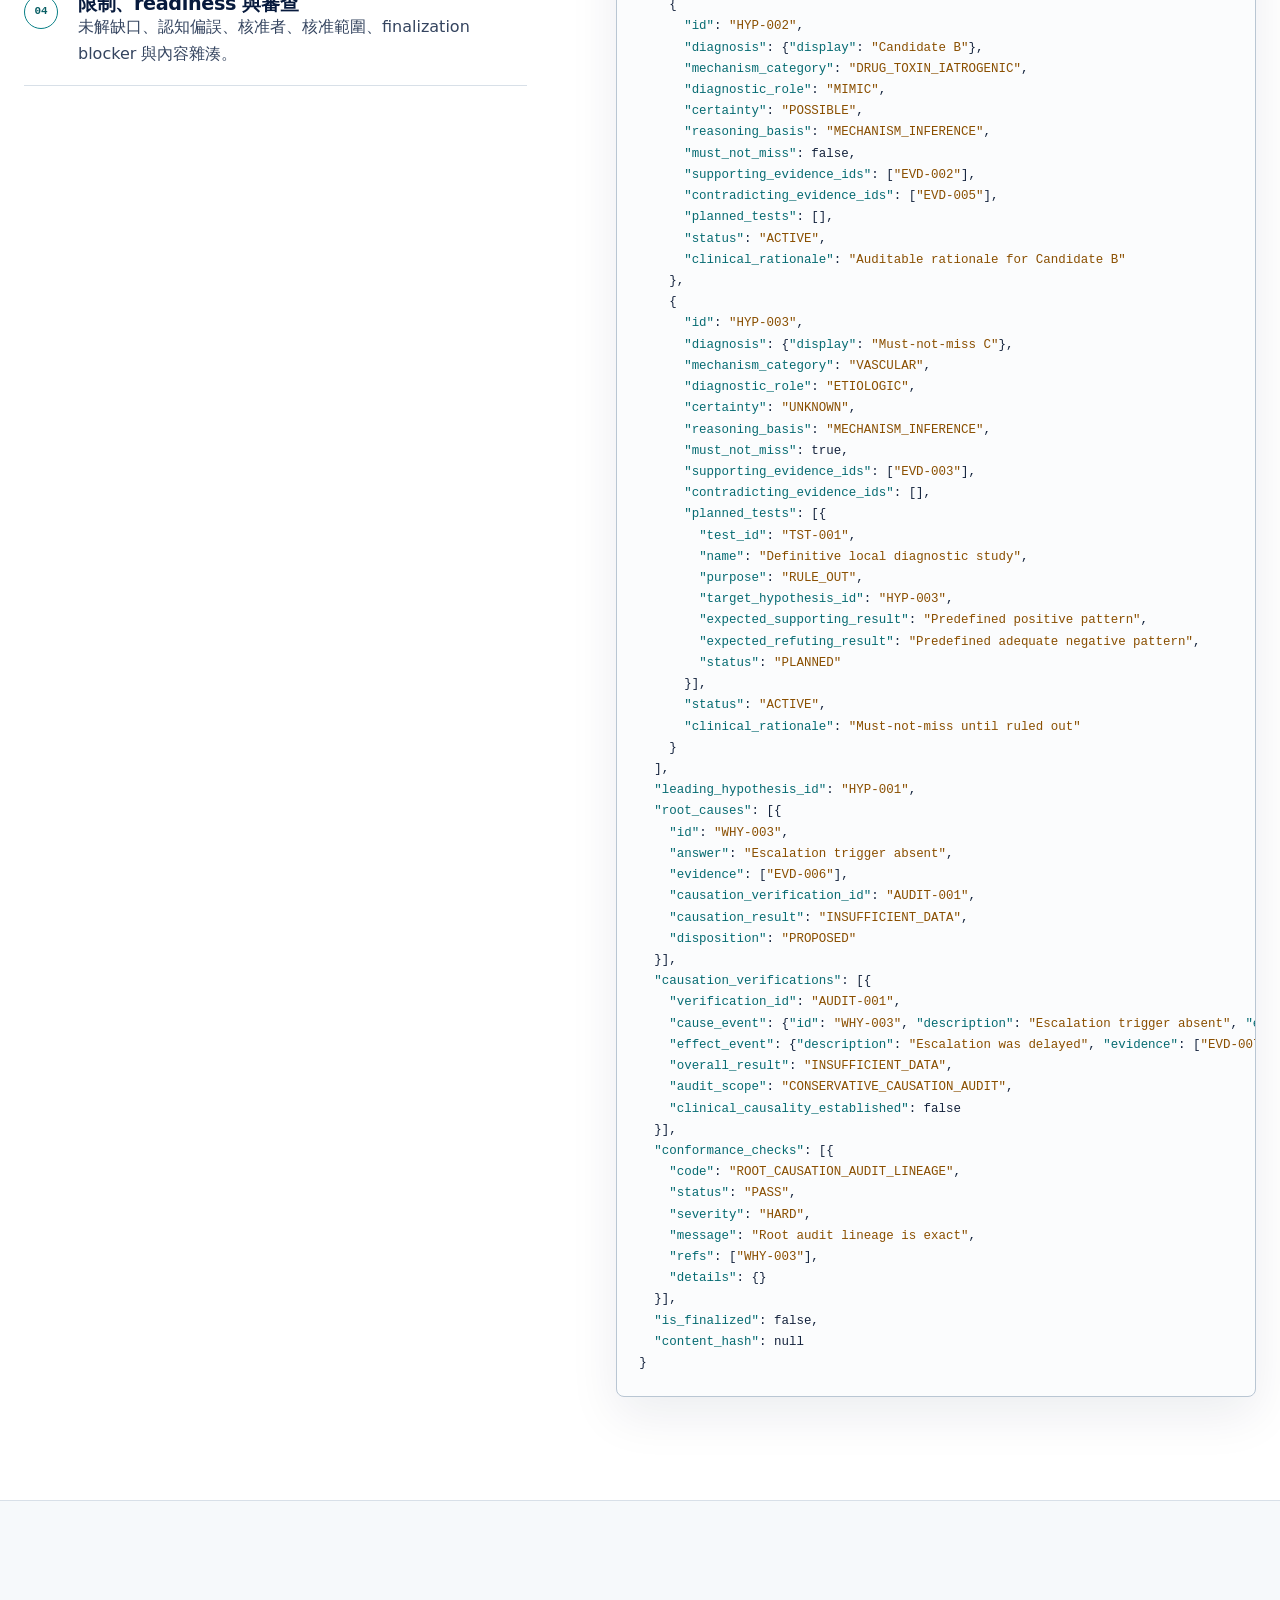
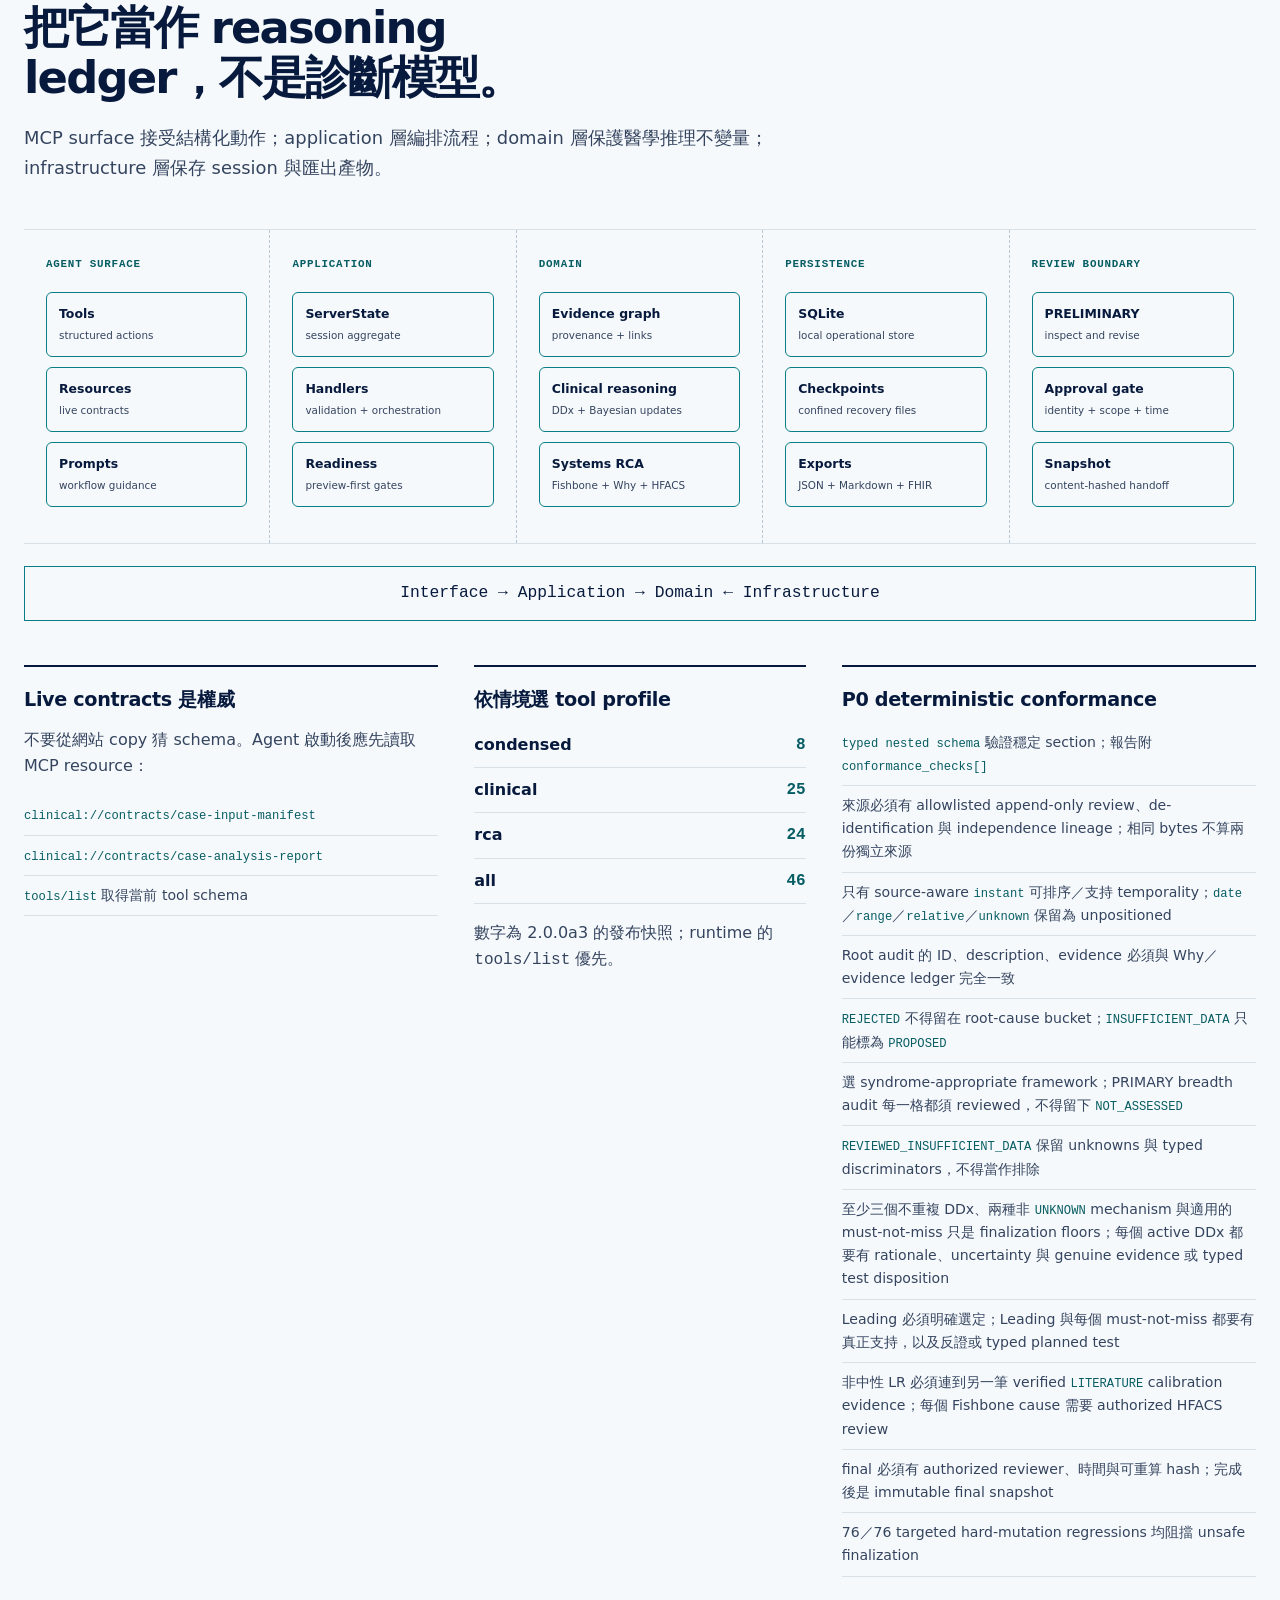
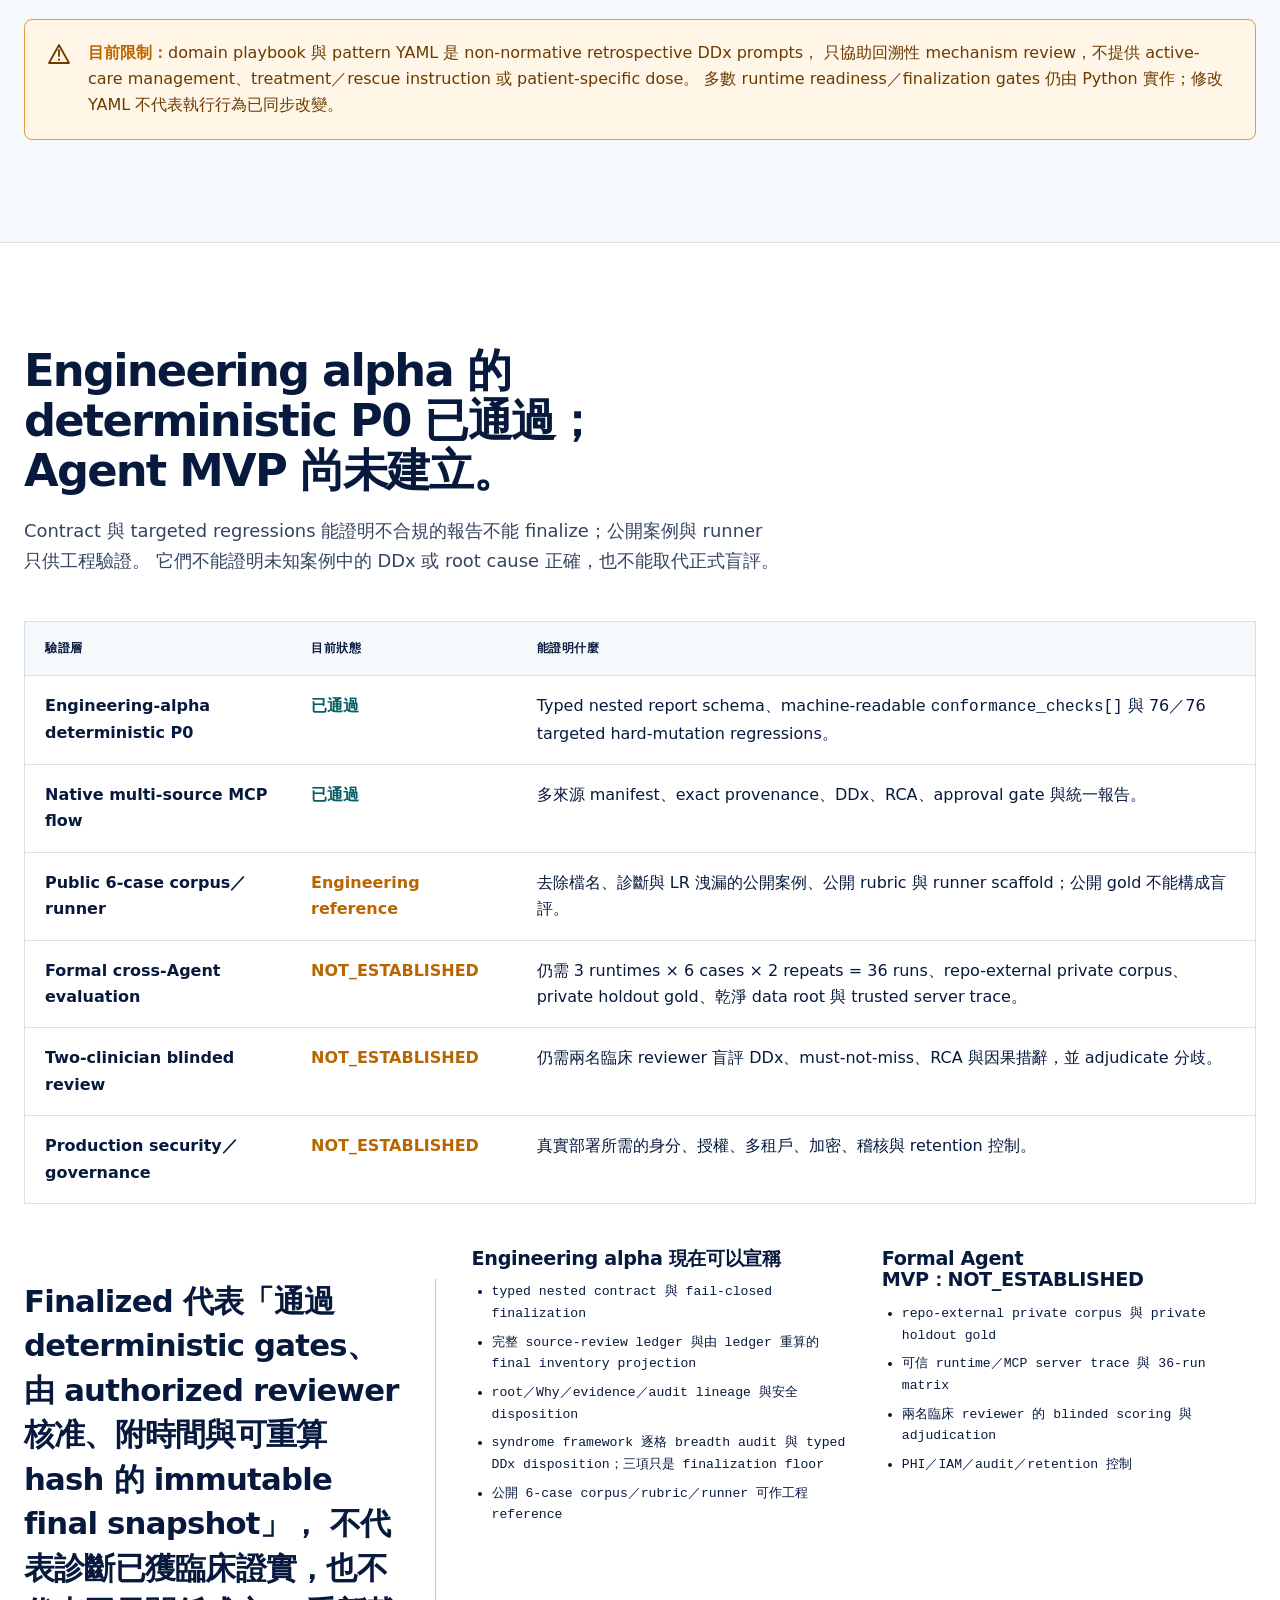
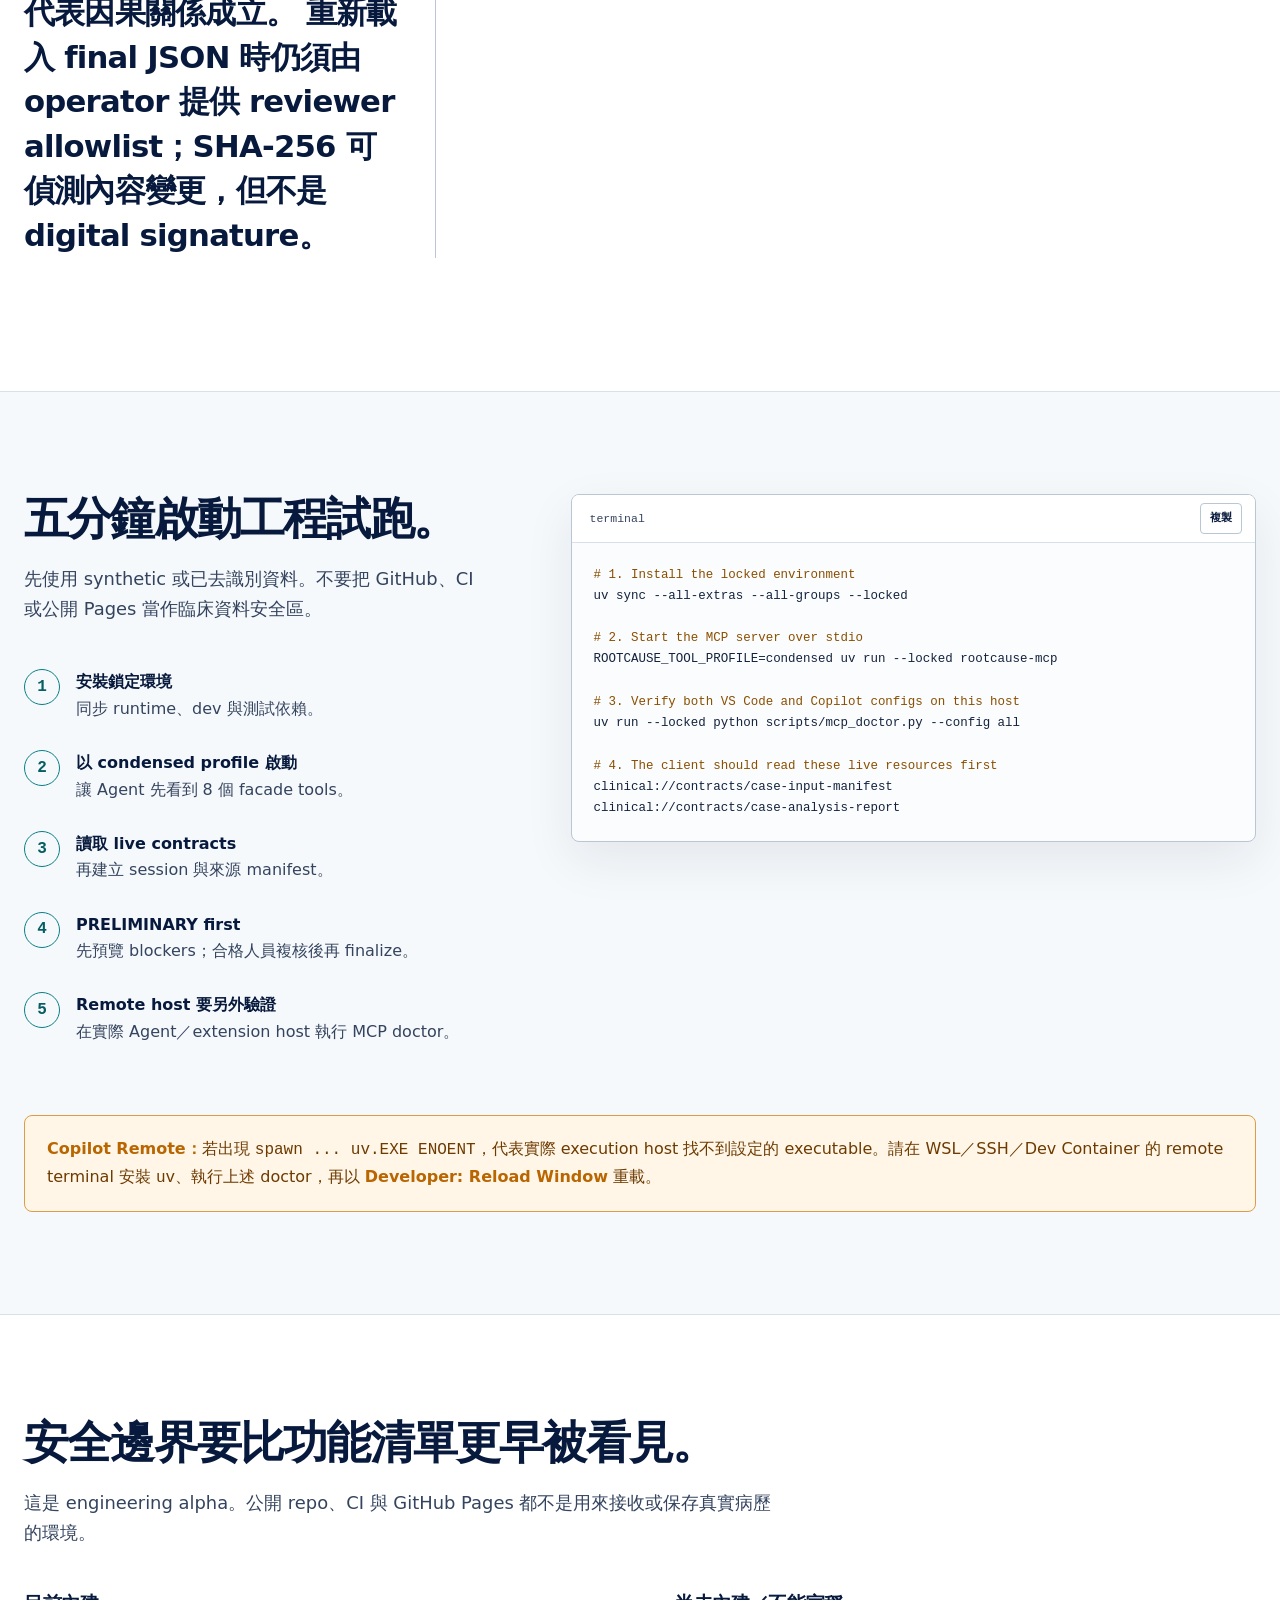
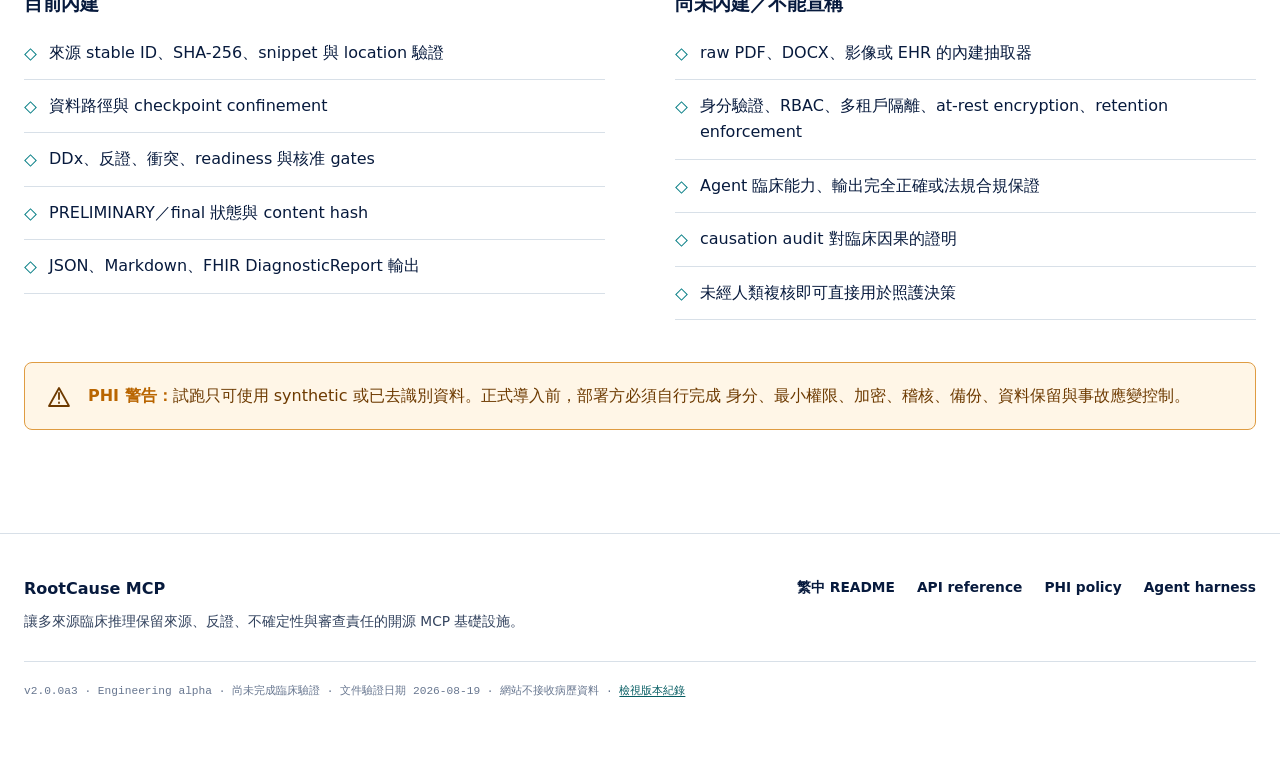
==== commit 2944fd1c: "release: prepare 2.0.0a3 engineering alpha" ====
--- a/website/index.html
+++ b/website/index.html
@@ -34,7 +34,7 @@
         "description": "Evidence-grounded infrastructure for multi-source clinical reasoning and systems root-cause analysis.",
         "codeRepository": "https://github.com/u9401066/rootcause-mcp",
         "programmingLanguage": "Python",
-        "softwareVersion": "2.0.0a2",
+        "softwareVersion": "2.0.0a3",
         "license": "https://github.com/u9401066/rootcause-mcp/blob/master/LICENSE"
       }
     </script>
@@ -437,7 +437,7 @@
               <div class="profile-row"><strong>clinical</strong><strong>25</strong></div>
               <div class="profile-row"><strong>rca</strong><strong>24</strong></div>
               <div class="profile-row"><strong>all</strong><strong>46</strong></div>
-              <p>數字為 2.0.0a2 的發布快照；runtime 的 <code>tools/list</code> 優先。</p>
+              <p>數字為 2.0.0a3 的發布快照；runtime 的 <code>tools/list</code> 優先。</p>
             </article>
             <article class="technical-column">
               <h3>P0 deterministic conformance</h3>
@@ -483,7 +483,7 @@
 
           <div class="validation-table-wrap">
             <table class="validation-table">
-              <caption>RootCause MCP 2.0.0a2 驗證成熟度（2026-08-18）</caption>
+              <caption>RootCause MCP 2.0.0a3 驗證成熟度（2026-08-19）</caption>
               <thead>
                 <tr><th scope="col">驗證層</th><th scope="col">目前狀態</th><th scope="col">能證明什麼</th></tr>
               </thead>
@@ -656,7 +656,7 @@
           </nav>
         </div>
         <p class="meta-line">
-          v2.0.0a2 · Engineering alpha · 尚未完成臨床驗證 · 文件驗證日期 2026-08-18 ·
+          v2.0.0a3 · Engineering alpha · 尚未完成臨床驗證 · 文件驗證日期 2026-08-19 ·
           網站不接收病歷資料 ·
           <a href="https://github.com/u9401066/rootcause-mcp/commits/master">檢視版本紀錄</a>
         </p>
